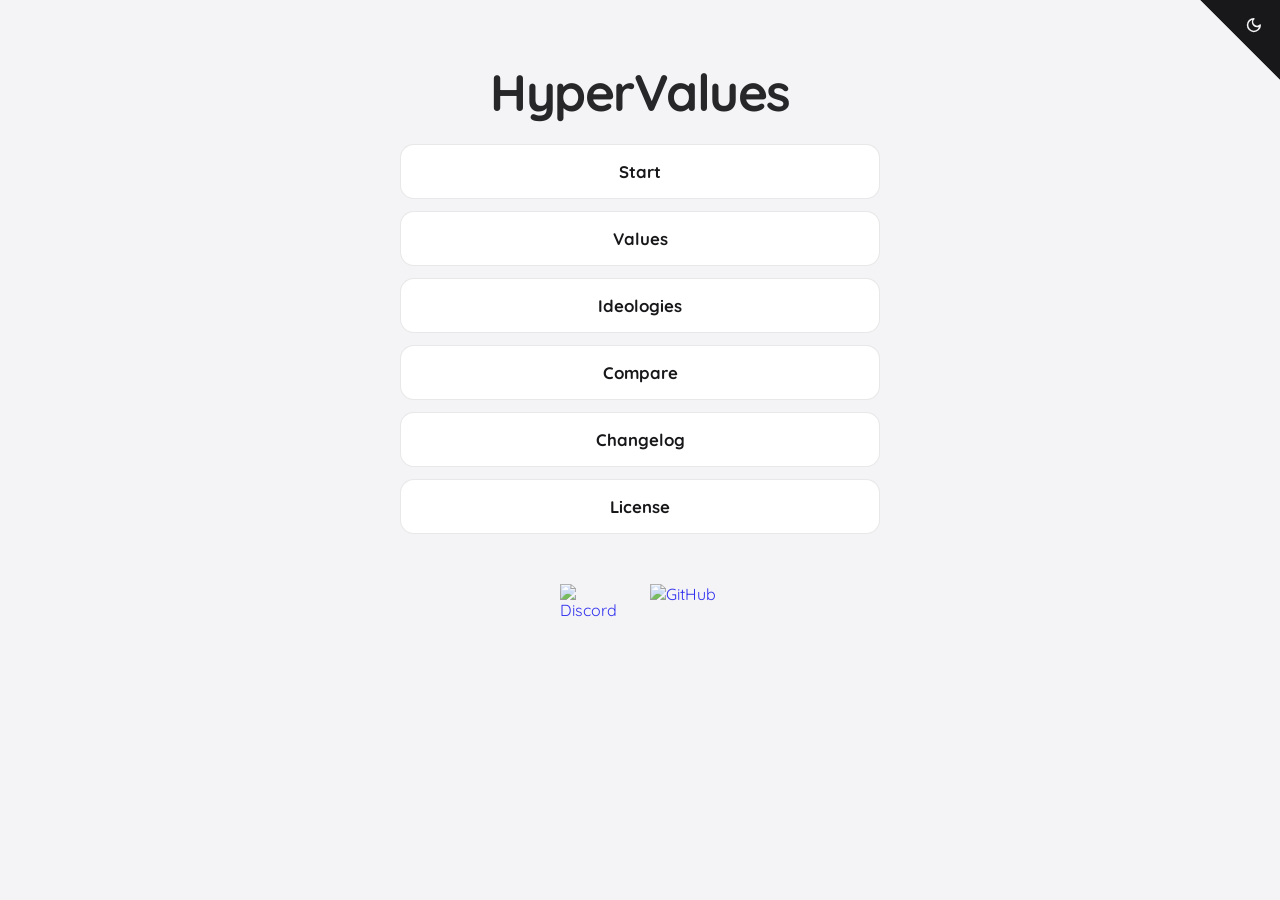
==== index.html @ 0a4fb9a7 "tung" ====
<!DOCTYPE html>
<html lang="en">
<head>
    <meta charset="UTF-8">
    <meta name="viewport" content="width=device-width, initial-scale=1.0">
    <title>HyperValues</title>
    <link rel="stylesheet" href="style.css">
    <link rel="icon" type="image/svg+xml" href="icon.svg">
    <script src="theme.js"></script>
</head>
<body>
    <button class="theme-toggle-corner" onclick="toggleTheme()" aria-label="Toggle light/dark mode">
        <svg width="80" height="80" viewBox="0 0 250 250" aria-hidden="true">
            <path d="M0,0 L250,250 L250,0 Z"></path>
            <g class="icon-sun" transform="translate(142, 52) scale(2.2)">
                <circle cx="12" cy="12" r="4"></circle>
                <path d="M12 2v2M12 20v2M4.93 4.93l1.41 1.41M17.66 17.66l1.41 1.41M2 12h2M20 12h2M6.34 17.66l-1.41 1.41M19.07 4.93l-1.41 1.41"></path>
            </g>
            <g class="icon-moon" transform="translate(142, 52) scale(2.2)">
                <path d="M12 3a6 6 0 0 0 9 9 9 9 0 1 1-9-9Z"></path>
            </g>
        </svg>
    </button>

    <div class="main-container">
        <h1>HyperValues</h1>
        <div id="buttons">
            <button onclick="location.href='Instruction.html'">Start</button>
            <button onclick="location.href='values.html'">Values</button>
            <button onclick="location.href='ideologies.html'">Ideologies</button>
            <button onclick="location.href='compare.html'">Compare</button>
            <button onclick="location.href='changelog.html'">Changelog</button>
            <button onclick="location.href='licpage.html'">License</button>
        </div>

        <div class="footer-icons">
            <a href="https://discord.gg/Ba9Av3WSeG" target="_blank" rel="noopener noreferrer" title="Discord" class="footer-icon-link">
                <img src="discord.svg" alt="Discord" class="footer-icon">
            </a>
            <a href="https://github.com/hyperzen2773/hypervalues" target="_blank" rel="noopener noreferrer" title="GitHub" class="footer-icon-link">
                <img src="github.svg" alt="GitHub" class="footer-icon">
            </a>
        </div>
    </div>
</body>
</html>
---- style.css ----
@import url('https://fonts.googleapis.com/css2?family=Quicksand:wght@300;500;700&display=swap');

:root {
    --bg-color: #18181b;
    --card-bg: #27272a;
    --text-primary: #f4f4f5;
    --text-dim: #a1a1aa;
    --accent-primary: #d4d4d8;
    --accent-soft: #71717a;
    --border-color: rgba(255, 255, 255, 0.08);
    --card-border: rgba(255, 255, 255, 0.05);
    --radius-lg: 28px;
    --radius-sm: 14px;
    --soft-shadow: 0 10px 40px rgba(0, 0, 0, 0.4);
    --hover-shadow: rgba(255, 255, 255, 0.1);
    --corner-fill: #f4f4f5;
    --corner-color: #18181b;
    --focus-ring: #7aa7ff;
    --smooth-transition: all 0.35s cubic-bezier(0.23, 1, 0.32, 1);
}

[data-theme="light"] {
    --bg-color: #f4f4f6;
    --card-bg: #ffffff;
    --text-primary: #18181b;
    --text-dim: #5b5b64;
    --accent-primary: #27272a;
    --accent-soft: #e4e4e7;
    --border-color: rgba(0, 0, 0, 0.09);
    --card-border: rgba(0, 0, 0, 0.06);
    --soft-shadow: 0 10px 30px rgba(0, 0, 0, 0.06);
    --hover-shadow: rgba(0, 0, 0, 0.12);
    --corner-fill: #18181b;
    --corner-color: #f4f4f6;
    --focus-ring: #1d4ed8;
}

.theme-toggle-corner {
    position: fixed;
    top: 0;
    right: 0;
    width: 80px;
    height: 80px;
    border: 0;
    background: transparent;
    cursor: pointer;
    z-index: 9999;
    padding: 0;
    line-height: 0;
    clip-path: polygon(0 0, 100% 0, 100% 100%);
    outline: none;
    -webkit-tap-highlight-color: transparent;
    user-select: none;
}

.theme-toggle-corner:focus,
.theme-toggle-corner:focus-visible,
.theme-toggle-corner:active {
    outline: none;
    box-shadow: none;
}

/* the corner is clipped to a triangle, so its focus ring is a thick edge drawn inside it */
.theme-toggle-corner:focus-visible svg path:first-child {
    stroke: var(--focus-ring);
    stroke-width: 34px;
}

.theme-toggle-corner svg {
    width: 100%;
    height: 100%;
    fill: var(--corner-fill);
    color: var(--corner-color);
    transition: var(--smooth-transition);
}

.theme-toggle-corner:hover svg {
    transform: scale(1.06);
}

.theme-toggle-corner .icon-sun,
.theme-toggle-corner .icon-moon {
    fill: none;
    stroke: currentColor;
    stroke-width: 2.2;
    stroke-linecap: round;
    stroke-linejoin: round;
}

.theme-toggle-corner .icon-sun {
    display: block;
}
.theme-toggle-corner .icon-moon {
    display: none;
}

[data-theme="light"] .theme-toggle-corner .icon-sun {
    display: none;
}
[data-theme="light"] .theme-toggle-corner .icon-moon {
    display: block;
}

body {
    margin: 0;
    padding: 0;
    min-height: 100vh;
    font-family: 'Quicksand', sans-serif;
    background-color: var(--bg-color);
    color: var(--text-primary);
    display: flex;
    flex-direction: column;
    align-items: center;
}

.main-container {
    width: 100%;
    max-width: 1200px;
    min-height: 100vh;
    padding: 60px 24px;
    box-sizing: border-box;
    display: flex;
    flex-direction: column;
    align-items: center;
}

.title-container {
    display: flex;
    align-items: center;
    gap: 10px;
    margin-bottom: 15px;
}

h1 {
    font-weight: 700;
    font-size: 3.2rem;
    margin: 0;
    color: var(--accent-primary);
    letter-spacing: -1.5px;
    text-align: center;
}

.version-icon {
    width: 30px;
    height: auto;
    opacity: 0.3;
    filter: grayscale(1);
}

.question-container {
    min-height: 140px;
    margin-bottom: 20px;
    display: flex;
    align-items: center;
    justify-content: center;
    width: 100%;
}

#question {
    background-color: var(--card-bg);
    padding: 35px 50px;
    border-radius: var(--radius-lg);
    font-size: 1.4rem;
    font-weight: 500;
    line-height: 1.5;
    box-shadow: var(--soft-shadow);
    max-width: 800px;
    border: 1px solid var(--card-border);
    text-align: center;
}

button {
    padding: 16px 24px;
    background-color: var(--card-bg);
    border: 1px solid var(--border-color);
    border-radius: var(--radius-sm);
    color: var(--text-primary);
    font-family: inherit;
    font-size: 1.05rem;
    font-weight: 700;
    cursor: pointer;
    transition: var(--smooth-transition);
}

button:hover {
    background-color: var(--text-primary);
    color: var(--bg-color);
    transform: translateY(-2px);
    box-shadow: 0 5px 15px var(--hover-shadow);
}

.description-box {
    background-color: var(--card-bg);
    padding: 14px 24px;
    border-radius: var(--radius-lg);
    text-align: left;
    line-height: 1.7;
    border: 1px solid var(--card-border);
    width: 100%;
    max-width: 800px;
    box-sizing: border-box;
    align-self: center;
    margin-top: 10px;
}

.license-bubble {
    background-color: var(--card-bg);
    color: var(--text-primary);
    width: 90%;
    max-width: 800px;
    height: auto;
    max-height: 60vh;
    padding: 30px;
    border-radius: var(--radius-lg);
    overflow-y: auto;
    border: 1px solid var(--card-border);
    margin-top: 20px;
    margin-bottom: 20px;
}

#buttons {
    display: flex;
    flex-direction: column;
    gap: 12px;
    width: 100%;
    max-width: 480px;
    margin-top: 20px;
    margin-bottom: 50px;
}

.button-container {
    display: flex;
    flex-direction: column;
    align-items: center;
    gap: 15px;
    margin-top: 20px;
    margin-bottom: 40px;
    width: 100%;
}

.button-container button {
    width: auto;
    min-width: 220px;
    max-width: 400px;
    text-align: center;
}

#buttons.multi-column {
    display: flex;
    flex-direction: column;
    max-width: 480px;
    gap: 12px;
}

.values-flex-container {
    display: flex;
    justify-content: flex-start;
    flex-wrap: wrap;
    gap: 28px 20px;
    margin-top: 20px;
    width: 100%;
    box-sizing: border-box;
}

#ideologies-container .values-flex-container {
    display: flex;
    flex-wrap: wrap;
    justify-content: flex-start;
    gap: 12px;
    margin-top: 15px;
}

.result-item {
    display: flex;
    flex-direction: column;
    align-items: center;
    justify-content: flex-start;
    width: 140px;
    min-width: 0;
    box-sizing: border-box;
    transition: var(--smooth-transition);
}

.result-icon {
    width: 90px;
    height: 90px;
    margin-bottom: 10px;
    flex-shrink: 0;
    filter: drop-shadow(0 5px 15px rgba(0, 0, 0, 0.3));
    transition: var(--smooth-transition);
}

.result-item:hover .result-icon {
    transform: scale(1.08);
}

.result-text {
    font-size: 0.82rem;
    font-weight: 700;
    line-height: 1.25;
    color: var(--text-dim);
    text-transform: uppercase;
    text-align: center;
    width: 100%;
    margin: 0;
    padding: 0 4px;
    box-sizing: border-box;
    overflow-wrap: anywhere;
    word-break: normal;
    hyphens: auto;
}

.label-bubble {
    display: inline-block;
    padding: 14px 40px;
    border-radius: 50px;
    font-weight: 700;
    font-size: 1.8rem;
    color: #ffffff;
    margin: 15px 0;
    box-shadow: 0 4px 20px rgba(0, 0, 0, 0.3);
    transition: var(--smooth-transition);
    box-sizing: border-box;
}

#secondary-label {
    background-color: transparent !important;
    font-size: 1.1rem;
    margin-top: 10px;
    border: 2px solid;
    box-shadow: none;
}

.category-section {
    width: 100%;
    margin-bottom: 45px;
}

.category-title {
    font-size: 1.5rem;
    color: var(--accent-primary);
    margin-bottom: 20px;
    border-bottom: 1px solid var(--accent-soft);
    padding-bottom: 8px;
    text-align: left;
}

.desc-icon {
    width: 110px;
    height: 110px;
    margin-bottom: 15px;
    filter: drop-shadow(0 8px 16px rgba(0, 0, 0, 0.4));
    transition: var(--smooth-transition);
}

.desc-icon:hover {
    transform: scale(1.05);
}

.original-work-sign {
    display: none;
    text-align: center;
    margin: 0 auto;
    color: var(--text-primary);
    text-decoration: none;
    transition: var(--smooth-transition);
}

a:hover {
    color: var(--accent-primary);
    text-decoration: underline;
}

.version-text {
    font-size: 0.85rem;
    color: var(--text-dim);
    font-weight: 500;
    opacity: 0.6;
    margin-top: -5px;
}

.footer-icons {
    display: flex;
    justify-content: center;
    align-items: center;
    gap: 20px;
    margin-top: 0px;
}

.footer-icon-link {
    display: inline-flex;
    align-items: center;
    justify-content: center;
    text-decoration: none;
    transition: transform 0.2s ease, opacity 0.2s ease;
}

.footer-icon {
    width: 70px;
    height: 70px;
    opacity: 0.8;
    transition: opacity 0.2s ease, transform 0.2s ease;
}

.footer-icon-link:hover .footer-icon {
    opacity: 1;
    transform: scale(1.12);
}

/* Mobile */
@media (max-width: 800px) {
    #values-container .category-section .values-flex-container {
        display: grid;
        grid-template-columns: repeat(3, minmax(0, 1fr));
        gap: 24px 10px;
        width: 100%;
        max-width: 100%;
        margin: 15px 0 0;
        justify-items: center;
        box-sizing: border-box;
    }
    .result-item {
        width: 100% !important;
        max-width: 105px;
        min-width: 0;
        display: flex;
        flex-direction: column;
        align-items: center;
        justify-content: flex-start;
        box-sizing: border-box;
    }
    .result-icon {
        width: 70px;
        height: 70px;
        margin-bottom: 6px;
        flex-shrink: 0;
    }
    .result-text {
        font-size: 0.68rem;
        line-height: 1.2;
        margin: 0;
        padding: 0 2px;
        width: 100%;
        box-sizing: border-box;
        overflow-wrap: anywhere;
        word-break: normal;
        hyphens: auto;
    }
    #ideologies-container .values-flex-container {
        display: flex !important;
        flex-direction: row !important;
        flex-wrap: wrap !important;
        justify-content: flex-start !important;
        align-items: center !important;
        gap: 8px !important;
        width: 100% !important;
        max-width: 100% !important;
        margin: 15px 0 0 !important;
        box-sizing: border-box !important;
    }
    #ideologies-container .label-bubble {
        font-size: 0.88rem !important;
        padding: 8px 18px !important;
        margin: 3px !important;
        width: auto !important;
        max-width: 100% !important;
        display: inline-flex !important;
        align-items: center !important;
        justify-content: center !important;
        text-align: center !important;
        line-height: 1.3 !important;
        border-radius: 50px !important;
        box-sizing: border-box !important;
        overflow-wrap: break-word !important;
        word-break: normal !important;
        hyphens: auto !important;
    }
    .label-bubble {
        font-size: 0.85rem;
        padding: 8px 16px;
        margin: 4px;
        width: auto;
        max-width: 90%;
        box-sizing: border-box;
        text-align: center;
    }
    #label {
        font-size: 1.4rem !important;
        padding: 12px 28px !important;
        margin: 15px 0 8px 0 !important;
        display: inline-block;
    }
    #secondary-label {
        font-size: 0.95rem !important;
        padding: 8px 18px !important;
        margin-top: 8px !important;
        display: inline-block;
    }
    .button-container {
        align-items: center;
    }
    #ideology-title {
        font-size: 1.8rem;
        margin-bottom: 15px;
        padding: 0 10px;
    }
    .license-bubble {
        width: 100% !important;
        max-width: 100vw;
        box-sizing: border-box;
        padding: 20px !important;
        margin: 20px 0 !important;
        border-radius: var(--radius-sm);
        height: auto;
        max-height: 65vh;
    }
    #license-text {
        white-space: pre-wrap !important;
        word-wrap: break-word;
        font-size: 0.85rem;
    }
    .category-title {
        font-size: 1.2rem;
        text-align: left;
        width: 100%;
    }
}

/* ---------- Closest matches (results page) ---------- */
#closest-section {
    display: flex;
    flex-direction: column;
    align-items: center;
    width: 100%;
    margin-top: 4px;
}

.closest-heading {
    margin: 6px 0 4px;
    font-size: 0.8rem;
    font-weight: 700;
    letter-spacing: 0.06em;
    text-transform: uppercase;
    color: var(--text-dim);
}

#closest-list {
    display: flex;
    flex-direction: column;
    align-items: center;
    width: 100%;
}

/* Same look as the original "Next closest match": an outlined bubble in the ideology's color */
.closest-pill {
    display: inline-block;
    max-width: 100%;
    margin: 6px 0;
    padding: 14px 40px;
    border: 2px solid var(--pill-color, #7a7a7a);
    border-radius: 50px;
    background-color: transparent;
    color: var(--pill-ink-dark, var(--pill-color, #7a7a7a));
    font-size: 1.1rem;
    font-weight: 700;
    text-align: center;
    text-decoration: none;
    box-sizing: border-box;
    overflow-wrap: break-word;
    word-break: normal;
    hyphens: auto;
    transition: var(--smooth-transition);
}

[data-theme="light"] .closest-pill {
    color: var(--pill-ink-light, var(--pill-color, #7a7a7a));
}

.label-score,
.cp-score {
    white-space: nowrap;
}

.closest-pill:hover {
    text-decoration: none;
    filter: brightness(1.2);
}

@media (max-width: 800px) {
    .closest-pill {
        max-width: 90%;
        padding: 8px 18px;
        font-size: 0.95rem;
    }
}

/* ---------- Lists of values by category (results page and ideology page) ---------- */
.category-list {
    width: 100%;
}

#values-container .category-section {
    margin-bottom: 32px;
    scroll-margin-top: 12px;
}

.result-agree {
    margin: 2px 0 0;
    font-size: 0.8rem;
    font-weight: 700;
    line-height: 1.2;
    text-align: center;
    color: var(--text-dim);
}

.result-none {
    box-sizing: border-box;
    border: 2px dashed rgba(127, 127, 127, 0.55);
    border-radius: 50%;
    filter: none;
}

.result-none.add-icon {
    display: flex;
    align-items: center;
    justify-content: center;
}

.result-none.add-icon::before {
    content: "+";
    font-size: 2rem;
    line-height: 1;
    color: var(--text-dim);
}

/* ---------- Results page: your closest ideologies, below the list ---------- */
.results-panel {
    display: flex;
    flex-direction: column;
    align-items: center;
    width: 100%;
    margin: 4px 0 8px;
}

/* ---------- Ideology page: value sets, browsed with the arrows ---------- */
.iv-viewer {
    display: flex;
    flex-direction: column;
    align-items: center;
    width: 100%;
    margin: 14px 0 8px;
}

.iv-nav {
    display: flex;
    align-items: center;
    justify-content: center;
    gap: 14px;
}

.iv-arrow {
    flex: 0 0 auto;
    display: flex;
    align-items: center;
    justify-content: center;
    width: 44px;
    height: 44px;
    min-width: 0;
    padding: 0;
    border-radius: 50%;
    box-shadow: none;
    line-height: 1;
}

.iv-arrow::before {
    content: "";
    width: 10px;
    height: 10px;
    margin-left: 5px;
    border-left: 2px solid currentColor;
    border-bottom: 2px solid currentColor;
    transform: rotate(45deg);
}

.iv-arrow-next::before {
    margin-left: 0;
    margin-right: 5px;
    transform: rotate(225deg);
}

.iv-dots {
    display: flex;
    flex-wrap: wrap;
    justify-content: center;
    gap: 8px;
    max-width: 280px;
}

.iv-dot {
    width: 9px;
    height: 9px;
    min-width: 0;
    padding: 0;
    border: 0;
    border-radius: 50%;
    background-color: var(--text-dim);
    box-shadow: none;
    opacity: 0.4;
}

.iv-dot:hover {
    background-color: var(--text-dim);
    opacity: 0.8;
}

.iv-dot.active {
    background-color: var(--text-primary);
    opacity: 1;
}

.iv-caption {
    margin: 6px 0 22px;
    min-height: 1.2em;
    font-size: 0.78rem;
    color: var(--text-dim);
}

/* ---------- Value page: slider from -1 to +1 ---------- */
.value-edit {
    width: 100%;
    justify-content: center;
}

.slider-block {
    --thumb: 26px;
    --track: 44px;
    width: 100%;
    max-width: 520px;
    margin: 4px 0 10px;
}

.slider-readout {
    text-align: center;
    margin-bottom: 4px;
}

.slider-number {
    font-size: 1.8rem;
    font-weight: 700;
    line-height: 1.2;
}

.slider-word {
    min-height: 1.4em;
    font-size: 0.95rem;
    color: var(--text-dim);
}

.slider {
    position: relative;
    height: var(--track);
    width: 100%;
}

.slider-bar {
    position: absolute;
    left: calc(var(--thumb) / 2);
    right: calc(var(--thumb) / 2);
    top: 50%;
    height: 8px;
    transform: translateY(-50%);
    background-color: #ffffff;
    border: 1px solid rgba(127, 127, 127, 0.6);
    border-radius: 5px;
    box-sizing: border-box;
}

.slider input[type="range"] {
    position: absolute;
    inset: 0;
    width: 100%;
    height: 100%;
    margin: 0;
    padding: 0;
    background: transparent;
    -webkit-appearance: none;
    appearance: none;
    cursor: pointer;
    touch-action: pan-y;
}

.slider input[type="range"]::-webkit-slider-runnable-track {
    height: var(--track);
    background: transparent;
}

.slider input[type="range"]::-moz-range-track {
    height: var(--track);
    background: transparent;
}

.slider input[type="range"]::-webkit-slider-thumb {
    -webkit-appearance: none;
    width: var(--thumb);
    height: var(--thumb);
    margin-top: calc((var(--track) - var(--thumb)) / 2);
    border-radius: 50%;
    background: #ffffff;
    border: 2px solid #18181b;
    box-shadow: 0 1px 5px rgba(0, 0, 0, 0.45);
}

.slider input[type="range"]::-moz-range-thumb {
    width: var(--thumb);
    height: var(--thumb);
    box-sizing: border-box;
    border-radius: 50%;
    background: #ffffff;
    border: 2px solid #18181b;
    box-shadow: 0 1px 5px rgba(0, 0, 0, 0.45);
}

.slider input[type="range"]:focus-visible {
    outline: none;
}

.slider input[type="range"]:focus-visible::-webkit-slider-thumb {
    box-shadow: 0 0 0 3px var(--text-dim);
}

.slider input[type="range"]:focus-visible::-moz-range-thumb {
    box-shadow: 0 0 0 3px var(--text-dim);
}

.slider-labels {
    display: grid;
    grid-template-columns: repeat(3, 1fr);
    margin: 0 calc(var(--thumb) / 2);
    font-size: 0.85rem;
    line-height: 1.25;
    color: var(--text-dim);
}

.slider-labels span:nth-child(1) {
    text-align: left;
}

.slider-labels span:nth-child(2) {
    text-align: center;
}

.slider-labels span:nth-child(3) {
    text-align: right;
}

/* ---------- Wide screens: the lists use two columns, with room between them ---------- */
@media (min-width: 980px) {
    .category-list {
        display: grid;
        grid-template-columns: repeat(2, minmax(0, 1fr));
        column-gap: 64px;
        align-items: start;
    }
}

/* ---------- Phones and tablets ---------- */
@media (max-width: 800px) {
    .main-container {
        padding: 28px 16px;
    }

    .question-container {
        min-height: 0;
        margin-bottom: 14px;
    }

    #question {
        padding: 22px 20px;
        font-size: 1.15rem;
    }

    button {
        padding: 14px 18px;
        font-size: 1rem;
        line-height: 1.35;
    }

    #buttons {
        margin-top: 10px;
        margin-bottom: 30px;
    }

    .button-container button {
        min-width: min(220px, 100%);
    }
}

/* Touch screens: bigger slider, and no hover look left behind after a tap */
@media (pointer: coarse) {
    .slider-block {
        --thumb: 34px;
        --track: 56px;
    }
}

@media (hover: none) {
    button:hover {
        background-color: var(--card-bg);
        color: var(--text-primary);
        transform: none;
        box-shadow: none;
    }

    .result-item:hover .result-icon {
        transform: none;
    }
}

/* Download image: the button with the size menu next to it */
.download-row {
    display: flex;
    justify-content: center;
    align-items: stretch;
    gap: 10px;
    width: 100%;
}

.download-row select {
    padding: 0 12px;
    background-color: var(--card-bg);
    border: 1px solid var(--border-color);
    border-radius: var(--radius-sm);
    color: var(--text-primary);
    font-family: inherit;
    font-size: 1.05rem;
    font-weight: 700;
    cursor: pointer;
}

.download-note {
    margin: -5px 0 0;
    font-size: 0.8rem;
    color: var(--text-dim);
    text-align: center;
}


/* ---------- Accessibility ---------- */
:focus-visible {
    outline: 3px solid var(--focus-ring);
    outline-offset: 3px;
}

.main-container:focus {
    outline: none;
}

.skip-link {
    position: fixed;
    top: 8px;
    left: 8px;
    z-index: 10000;
    padding: 10px 16px;
    border-radius: var(--radius-sm);
    background: var(--text-primary);
    color: var(--bg-color);
    font-weight: 700;
    text-decoration: none;
    transform: translateY(-200%);
}

.skip-link:focus {
    transform: none;
}

.sr-only {
    position: absolute;
    width: 1px;
    height: 1px;
    margin: -1px;
    padding: 0;
    overflow: hidden;
    clip: rect(0, 0, 0, 0);
    white-space: nowrap;
    border: 0;
}

@media (prefers-reduced-motion: reduce) {
    *, *::before, *::after {
        animation-duration: 0.01ms !important;
        animation-iteration-count: 1 !important;
        transition-duration: 0.01ms !important;
        scroll-behavior: auto !important;
    }

    button:hover {
        transform: none;
    }
}

/* ---------- Insights: why this result, fit by category, map (insights.js) ---------- */
.ins-section {
    width: 100%;
    max-width: 900px;
    box-sizing: border-box;
    margin-top: 28px;
    padding: 24px 28px;
    background-color: var(--card-bg);
    border: 1px solid var(--card-border);
    border-radius: var(--radius-lg);
    text-align: left;
}

.ins-heading {
    margin: 0 0 8px;
    font-size: 1.5rem;
    font-weight: 700;
    color: var(--accent-primary);
}

.ins-intro,
.ins-caption,
.ins-note,
.ins-empty {
    margin: 0 0 16px;
    max-width: 70ch;
    line-height: 1.6;
    color: var(--text-dim);
}

.ins-caption {
    margin: 14px 0 0;
    font-size: 0.9rem;
}

.ins-summary {
    margin: 16px 0;
    font-size: 1.1rem;
    line-height: 1.6;
}

.ins-tabs {
    display: flex;
    flex-wrap: wrap;
    gap: 8px;
}

.ins-tab {
    display: inline-flex;
    align-items: center;
    gap: 8px;
    padding: 9px 16px;
    font-size: 0.95rem;
    border-radius: 999px;
}

.ins-tab::before {
    content: "";
    width: 12px;
    height: 12px;
    border-radius: 50%;
    background: var(--tab-color, #7a7a7a);
    flex: none;
}

.ins-tab[aria-selected="true"] {
    border-color: var(--text-primary);
    background-color: var(--bg-color);
}

.ins-tab:hover {
    transform: none;
}

.ins-tab[aria-selected="true"]:hover {
    background-color: var(--bg-color);
    color: var(--text-primary);
}

.ins-tab-rank {
    color: var(--text-dim);
}

.ins-columns {
    display: grid;
    grid-template-columns: 1fr 1fr;
    gap: 8px 28px;
}

@media (max-width: 700px) {
    .ins-section { padding: 20px 16px; }
    .ins-columns { grid-template-columns: 1fr; }
}

.ins-group-title,
.ins-subheading {
    margin: 18px 0 10px;
    font-size: 1.05rem;
    font-weight: 700;
}

.ins-subheading {
    margin-top: 26px;
    font-size: 1.15rem;
    color: var(--accent-primary);
}

.ins-chips {
    display: flex;
    flex-direction: column;
    align-items: stretch;
    gap: 8px;
}

.ins-chip {
    display: flex;
    align-items: center;
    gap: 12px;
    padding: 8px 14px 8px 10px;
    border: 1px solid var(--border-color);
    border-radius: var(--radius-sm);
    background-color: var(--bg-color);
    color: var(--text-primary);
    text-decoration: none;
}

.ins-chip:hover {
    border-color: var(--text-dim);
}

.ins-chip-icon {
    width: 34px;
    height: 34px;
    flex: none;
    border-radius: 50%;
    margin: 4px;
}

.ins-chip-name {
    display: block;
    font-weight: 700;
    line-height: 1.25;
}

.ins-chip-note {
    display: block;
    font-size: 0.85rem;
    color: var(--text-dim);
}

.ins-more {
    align-self: flex-start;
    padding: 8px 16px;
    font-size: 0.9rem;
}

.ins-chart {
    width: 100%;
    max-width: 640px;
    margin: 0 auto;
}

.ins-svg {
    display: block;
    width: 100%;
    height: auto;
}

.ins-ring {
    fill: none;
    stroke: var(--text-dim);
    stroke-opacity: 0.35;
}

.ins-ring-mid {
    stroke-opacity: 0.6;
    stroke-dasharray: 3 4;
}

.ins-spoke {
    stroke: var(--text-dim);
    stroke-opacity: 0.3;
}

.ins-axis-label {
    fill: var(--text-primary);
    font-family: inherit;
    font-size: 13px;
    font-weight: 500;
}

.ins-legend {
    display: flex;
    flex-wrap: wrap;
    justify-content: center;
    gap: 6px 22px;
    margin: 14px 0 0;
    padding: 0;
    list-style: none;
    font-weight: 500;
}

.ins-map-wrap {
    position: relative;
    max-width: 760px;
}

.ins-map-frame {
    fill: var(--bg-color);
    stroke: var(--border-color);
}

.ins-dot {
    cursor: pointer;
    stroke: var(--text-dim);
    stroke-opacity: 0.55;
    stroke-width: 0.8px;
}

.ins-dot-hot {
    stroke: var(--text-primary);
    stroke-opacity: 1;
    stroke-width: 2px;
}

.ins-hollow {
    fill: var(--card-bg);
}

.ins-map-label {
    fill: var(--text-primary);
    font-family: inherit;
    font-size: 11.5px;
    font-weight: 700;
    paint-order: stroke;
    stroke: var(--bg-color);
    stroke-width: 3.5px;
    pointer-events: none;
}

.ins-you {
    fill: var(--text-primary);
    stroke: var(--bg-color);
    stroke-width: 3px;
    pointer-events: none;
}

.ins-you-b {
    fill: var(--bg-color);
    stroke: var(--text-primary);
    stroke-width: 3px;
}

.ins-you-label {
    fill: var(--text-primary);
    font-family: inherit;
    font-size: 13px;
    font-weight: 700;
    paint-order: stroke;
    stroke: var(--bg-color);
    stroke-width: 4px;
    pointer-events: none;
}

.ins-link {
    stroke: var(--text-dim);
    stroke-width: 1.5;
    stroke-dasharray: 5 4;
    pointer-events: none;
}

.ins-tip {
    position: absolute;
    z-index: 5;
    transform: translate(-50%, -100%);
    padding: 6px 14px;
    border: 2px solid var(--text-dim);
    border-radius: 12px;
    background-color: var(--card-bg);
    box-shadow: var(--soft-shadow);
    white-space: nowrap;
}

.ins-tip[hidden] {
    display: none;
}

.ins-tip-link {
    color: var(--text-primary);
    font-weight: 700;
    text-decoration: none;
}

/* ---------- Shared result and compare pages ---------- */
.share-note {
    max-width: 640px;
    margin: 10px 0 0;
    text-align: center;
    line-height: 1.6;
    color: var(--text-dim);
}

.share-status {
    min-height: 1.5em;
    margin: 0;
    text-align: center;
    font-weight: 500;
    color: var(--text-dim);
}

.compare-form {
    display: grid;
    grid-template-columns: 1fr 1fr;
    gap: 16px 28px;
    margin-top: 24px;
}

@media (max-width: 700px) {
    .compare-form { grid-template-columns: 1fr; }
}

.compare-side {
    display: flex;
    flex-direction: column;
    gap: 8px;
}

.compare-side label {
    font-weight: 700;
}

.compare-side input[type="text"],
.compare-side textarea {
    padding: 12px 14px;
    border: 1px solid var(--border-color);
    border-radius: var(--radius-sm);
    background-color: var(--bg-color);
    color: var(--text-primary);
    font-family: inherit;
    font-size: 1rem;
}

.compare-side textarea {
    min-height: 74px;
    resize: vertical;
}

.compare-hint {
    margin: 0;
    font-size: 0.9rem;
    color: var(--text-dim);
}

.compare-error {
    margin: 12px 0 0;
    font-weight: 700;
    color: #d14343;
}

[data-theme="light"] .compare-error {
    color: #b42318;
}

.compare-score-row {
    display: grid;
    grid-template-columns: 1fr 1fr;
    gap: 16px;
    margin: 18px 0 8px;
}

@media (max-width: 700px) {
    .compare-score-row { grid-template-columns: 1fr; }
}

.compare-score {
    padding: 16px 20px;
    border: 1px solid var(--border-color);
    border-radius: var(--radius-sm);
    background-color: var(--bg-color);
}

.compare-score-number {
    font-size: 2.2rem;
    font-weight: 700;
    line-height: 1.1;
}

.compare-score-label {
    margin-top: 4px;
    line-height: 1.45;
    color: var(--text-dim);
}

.compare-top {
    display: grid;
    grid-template-columns: 1fr 1fr;
    gap: 8px 28px;
}

@media (max-width: 700px) {
    .compare-top { grid-template-columns: 1fr; }
}

.compare-rank {
    display: flex;
    flex-direction: column;
    gap: 6px;
    margin: 0;
    padding: 0;
    list-style: none;
}

.compare-rank a {
    display: flex;
    align-items: center;
    gap: 10px;
    padding: 8px 14px;
    border: 1px solid var(--border-color);
    border-radius: var(--radius-sm);
    background-color: var(--bg-color);
    color: var(--text-primary);
    text-decoration: none;
    font-weight: 700;
}

.compare-rank a:hover {
    border-color: var(--text-dim);
}

.compare-dot {
    width: 12px;
    height: 12px;
    flex: none;
    border-radius: 50%;
}

.compare-rank-note {
    margin-left: auto;
    font-size: 0.85rem;
    font-weight: 500;
    text-align: right;
    color: var(--text-dim);
}

.compare-cat {
    margin: 10px 0 0;
    border: 1px solid var(--border-color);
    border-radius: var(--radius-sm);
    background-color: var(--bg-color);
}

.compare-cat > summary {
    display: grid;
    grid-template-columns: minmax(130px, 220px) 1fr;
    align-items: center;
    gap: 6px 18px;
    padding: 14px 18px;
    cursor: pointer;
    list-style: none;
}

.compare-cat > summary::-webkit-details-marker {
    display: none;
}

.compare-cat-name {
    font-weight: 700;
}

.compare-cat-counts {
    grid-column: 1 / -1;
    font-size: 0.9rem;
    color: var(--text-dim);
}

.compare-bar {
    height: 10px;
    border-radius: 999px;
    background-color: var(--border-color);
    overflow: hidden;
}

.compare-bar > span {
    display: block;
    height: 100%;
    border-radius: 999px;
    background-color: var(--text-primary);
}

.compare-cat-body {
    padding: 0 18px 12px;
}

.kb-hint {
    margin: 14px 0 0;
    font-size: 0.85rem;
    text-align: center;
    color: var(--text-dim);
}

@media (hover: none) {
    .kb-hint { display: none; }
}
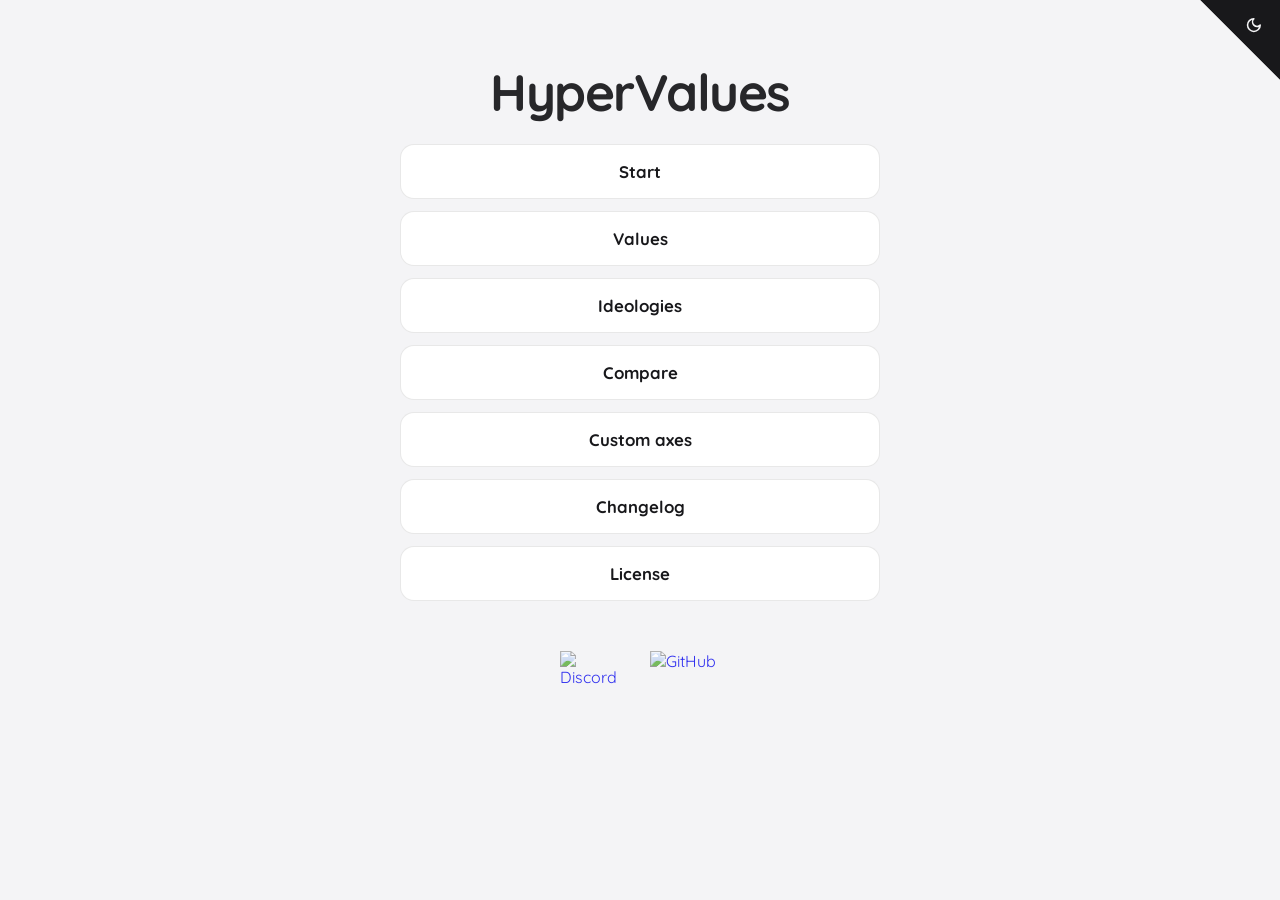
==== commit 12a46df0: "tung 2" ====
--- a/index.html
+++ b/index.html
@@ -29,6 +29,7 @@
             <button onclick="location.href='values.html'">Values</button>
             <button onclick="location.href='ideologies.html'">Ideologies</button>
             <button onclick="location.href='compare.html'">Compare</button>
+            <button onclick="location.href='axes.html'">Custom axes</button>
             <button onclick="location.href='changelog.html'">Changelog</button>
             <button onclick="location.href='licpage.html'">License</button>
         </div>
--- a/style.css
+++ b/style.css
@@ -1330,6 +1330,8 @@
 }
 
 .compare-side input[type="text"],
+.compare-side input[type="search"],
+.compare-side select,
 .compare-side textarea {
     padding: 12px 14px;
     border: 1px solid var(--border-color);
@@ -1501,3 +1503,215 @@
 @media (hover: none) {
     .kb-hint { display: none; }
 }
+
+.ins-formula {
+    padding: 12px 16px;
+    border-left: 3px solid var(--border-color);
+    font-size: 0.92rem;
+}
+
+.ins-formula strong {
+    color: var(--text-primary);
+}
+
+.ins-linkbtn {
+    display: inline-block;
+    margin-top: 18px;
+    padding: 9px 18px;
+    border: 1px solid var(--border-color);
+    border-radius: 999px;
+    color: var(--text-primary);
+    font-weight: 700;
+    text-decoration: none;
+}
+
+.ins-linkbtn:hover {
+    border-color: var(--text-dim);
+}
+
+.compare-mode {
+    display: flex;
+    flex-wrap: wrap;
+    gap: 8px 22px;
+    margin: 0;
+    padding: 0;
+    border: 0;
+}
+
+.compare-mode legend {
+    margin-bottom: 8px;
+    padding: 0;
+    font-weight: 700;
+}
+
+.compare-mode label {
+    display: inline-flex;
+    align-items: center;
+    gap: 8px;
+    font-weight: 500;
+}
+
+.compare-side[hidden], .compare-side [hidden], #ideology-order[hidden] {
+    display: none;
+}
+
+.compare-side select[size] {
+    min-height: 190px;
+}
+
+.compare-quick {
+    display: flex;
+    flex-wrap: wrap;
+    align-items: center;
+    gap: 8px;
+}
+
+/* ---------- Custom axes (axes.js) ---------- */
+.axes-editor {
+    display: flex;
+    flex-direction: column;
+    gap: 18px;
+    width: 100%;
+    max-width: 900px;
+    margin-top: 22px;
+}
+
+.axes-card {
+    box-sizing: border-box;
+    margin: 0;
+    padding: 18px 24px 22px;
+    border: 1px solid var(--card-border);
+    border-radius: var(--radius-lg);
+    background-color: var(--card-bg);
+}
+
+.axes-legend {
+    padding: 0 8px;
+    font-size: 1.15rem;
+    font-weight: 700;
+    color: var(--accent-primary);
+}
+
+.axes-field,
+.axes-pick,
+.axes-inspect {
+    display: flex;
+    flex-direction: column;
+    gap: 6px;
+    margin-top: 12px;
+}
+
+.axes-field label,
+.axes-pick label,
+.axes-inspect label {
+    font-weight: 700;
+}
+
+.axes-field input,
+.axes-pick input,
+.axes-pick select,
+.axes-inspect select {
+    padding: 11px 14px;
+    border: 1px solid var(--border-color);
+    border-radius: var(--radius-sm);
+    background-color: var(--bg-color);
+    color: var(--text-primary);
+    font-family: inherit;
+    font-size: 1rem;
+}
+
+.axes-ends {
+    display: grid;
+    grid-template-columns: 1fr 1fr;
+    gap: 0 20px;
+}
+
+@media (max-width: 700px) {
+    .axes-ends { grid-template-columns: 1fr; }
+    .axes-card { padding: 16px 14px 20px; }
+}
+
+.axes-values {
+    display: flex;
+    flex-direction: column;
+    gap: 10px;
+    margin-top: 16px;
+}
+
+.axes-value {
+    display: grid;
+    grid-template-columns: minmax(150px, 1.2fr) minmax(140px, 1fr) minmax(120px, 1.1fr) auto;
+    align-items: center;
+    gap: 8px 16px;
+    padding: 10px 14px;
+    border: 1px solid var(--border-color);
+    border-radius: var(--radius-sm);
+    background-color: var(--bg-color);
+}
+
+@media (max-width: 700px) {
+    .axes-value { grid-template-columns: 1fr; }
+}
+
+.axes-value input[type="range"] {
+    width: 100%;
+}
+
+.axes-weight {
+    font-size: 0.9rem;
+    color: var(--text-dim);
+}
+
+.axes-actions {
+    display: flex;
+    flex-wrap: wrap;
+    gap: 10px;
+    margin-top: 16px;
+}
+
+.axes-near {
+    display: flex;
+    align-items: center;
+    gap: 10px;
+    padding: 9px 16px;
+    border-radius: var(--radius-sm);
+    text-align: left;
+}
+
+.axes-near:hover {
+    transform: none;
+}
+
+.axes-table-wrap {
+    overflow-x: auto;
+    margin-bottom: 8px;
+}
+
+.axes-table {
+    width: 100%;
+    min-width: 560px;
+    border-collapse: collapse;
+    font-size: 0.95rem;
+}
+
+.axes-table th,
+.axes-table td {
+    padding: 8px 12px;
+    border-bottom: 1px solid var(--border-color);
+    text-align: left;
+}
+
+.axes-table th {
+    color: var(--text-dim);
+    font-weight: 700;
+}
+
+.axes-foot th,
+.axes-foot td {
+    font-weight: 700;
+    color: var(--text-primary);
+}
+
+.ins-axis-title {
+    font-weight: 700;
+}
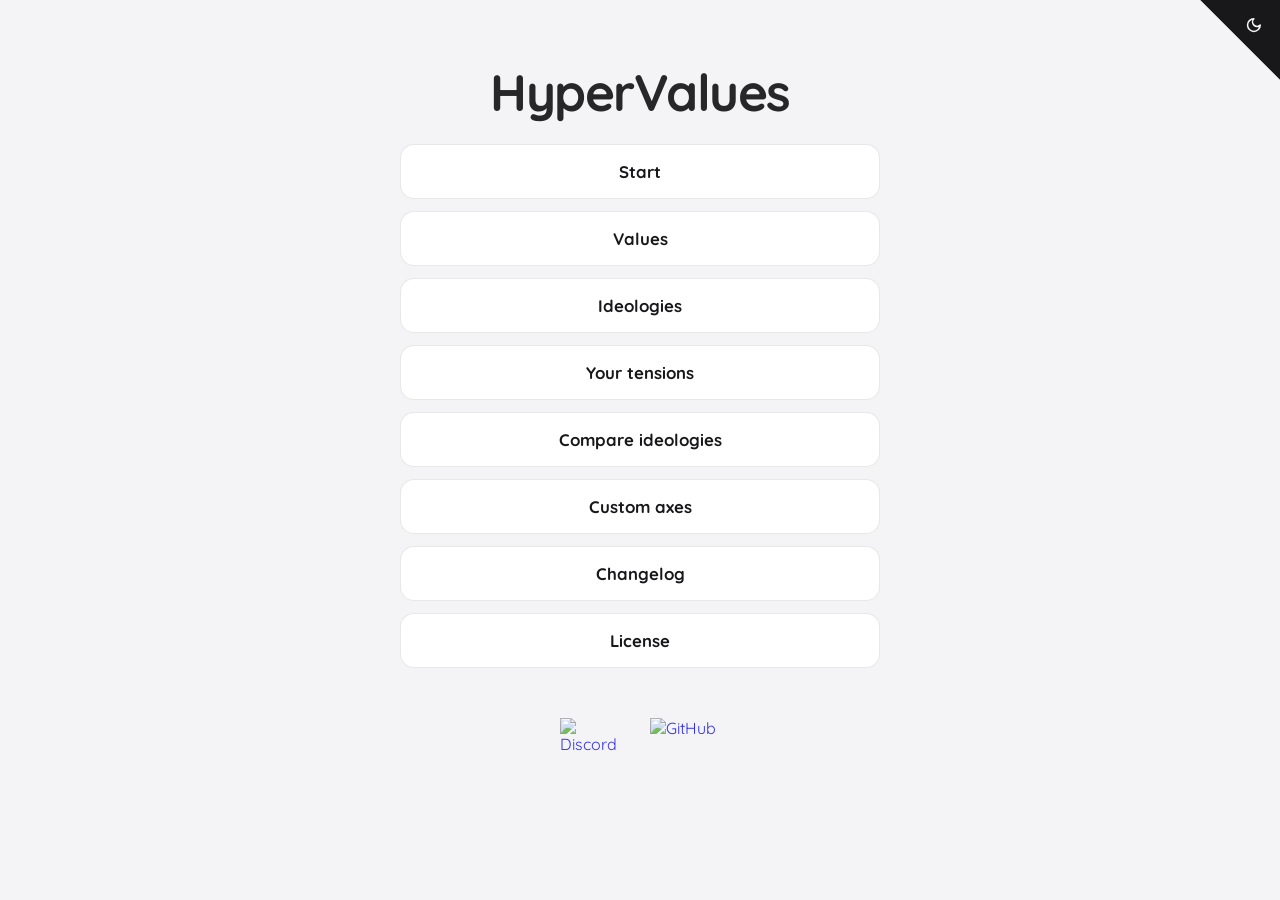
==== commit fb156560: "tung 3" ====
--- a/index.html
+++ b/index.html
@@ -28,7 +28,8 @@
             <button onclick="location.href='Instruction.html'">Start</button>
             <button onclick="location.href='values.html'">Values</button>
             <button onclick="location.href='ideologies.html'">Ideologies</button>
-            <button onclick="location.href='compare.html'">Compare</button>
+            <button onclick="location.href='tensions.html'">Your tensions</button>
+            <button onclick="location.href='compare.html#m=i'">Compare ideologies</button>
             <button onclick="location.href='axes.html'">Custom axes</button>
             <button onclick="location.href='changelog.html'">Changelog</button>
             <button onclick="location.href='licpage.html'">License</button>
--- a/style.css
+++ b/style.css
@@ -998,6 +998,15 @@
     }
 }
 
+/* ---------- Interactive 3D ideology map ---------- */
+.ideology-map-wrap { width: 100%; }
+.ideology-map-canvas { display: block; width: 100%; height: min(62vw, 460px); min-height: 300px; border: 1px solid var(--card-border); border-radius: var(--radius-md); background: var(--bg-color); touch-action: none; cursor: grab; }
+.ideology-map-canvas:active { cursor: grabbing; }
+.ideology-map-tools { display: flex; flex-wrap: wrap; align-items: center; gap: 10px; margin-top: 12px; }
+.ideology-map-tools button { padding: 8px 14px; }
+.ideology-map-hint { margin: 0; color: var(--text-dim); font-size: .9rem; }
+.ideology-map-tooltip { min-height: 1.5em; margin: 10px 0 0; color: var(--text-primary); }
+
 /* ---------- Insights: why this result, fit by category, map (insights.js) ---------- */
 .ins-section {
     width: 100%;
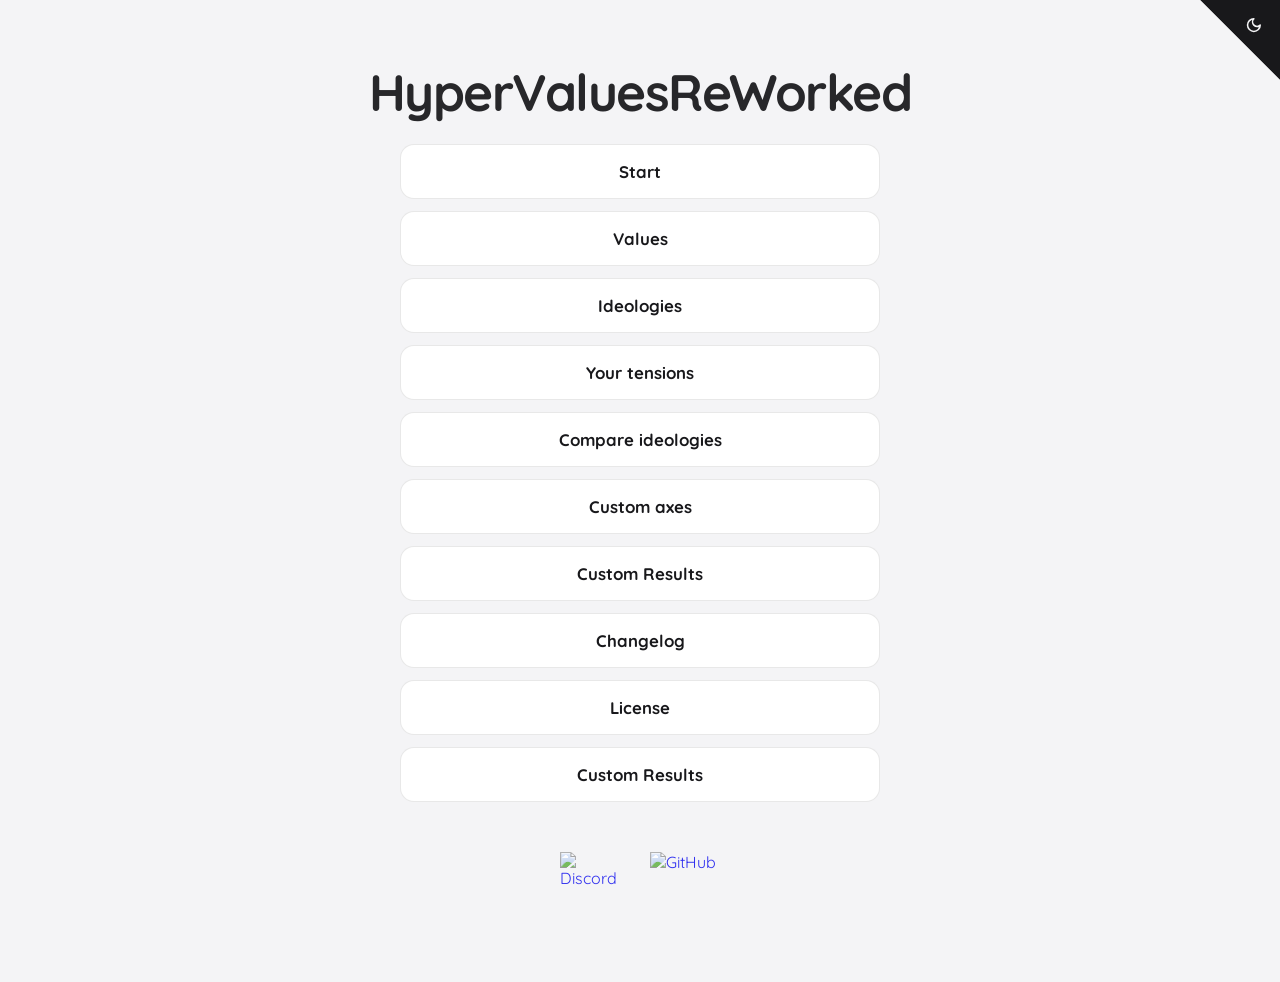
==== commit 94dcb290: "Tung 3" ====
--- a/index.html
+++ b/index.html
@@ -3,7 +3,7 @@
 <head>
     <meta charset="UTF-8">
     <meta name="viewport" content="width=device-width, initial-scale=1.0">
-    <title>HyperValues</title>
+    <title>HyperValuesReWorked</title>
     <link rel="stylesheet" href="style.css">
     <link rel="icon" type="image/svg+xml" href="icon.svg">
     <script src="theme.js"></script>
@@ -23,16 +23,18 @@
     </button>
 
     <div class="main-container">
-        <h1>HyperValues</h1>
+        <h1>HyperValuesReWorked</h1>
         <div id="buttons">
-            <button onclick="location.href='Instruction.html'">Start</button>
+            <button onclick="location.href='Instruction.html'; localStorage.removeItem('hvResultMode')">Start</button>
             <button onclick="location.href='values.html'">Values</button>
             <button onclick="location.href='ideologies.html'">Ideologies</button>
             <button onclick="location.href='tensions.html'">Your tensions</button>
             <button onclick="location.href='compare.html#m=i'">Compare ideologies</button>
             <button onclick="location.href='axes.html'">Custom axes</button>
+            <button onclick="location.href='Instruction.html?mode=custom'">Custom Results</button>
             <button onclick="location.href='changelog.html'">Changelog</button>
             <button onclick="location.href='licpage.html'">License</button>
+            <button onclick="location.href='Instruction.html?mode=custom'">Custom Results</button>
         </div>
 
         <div class="footer-icons">
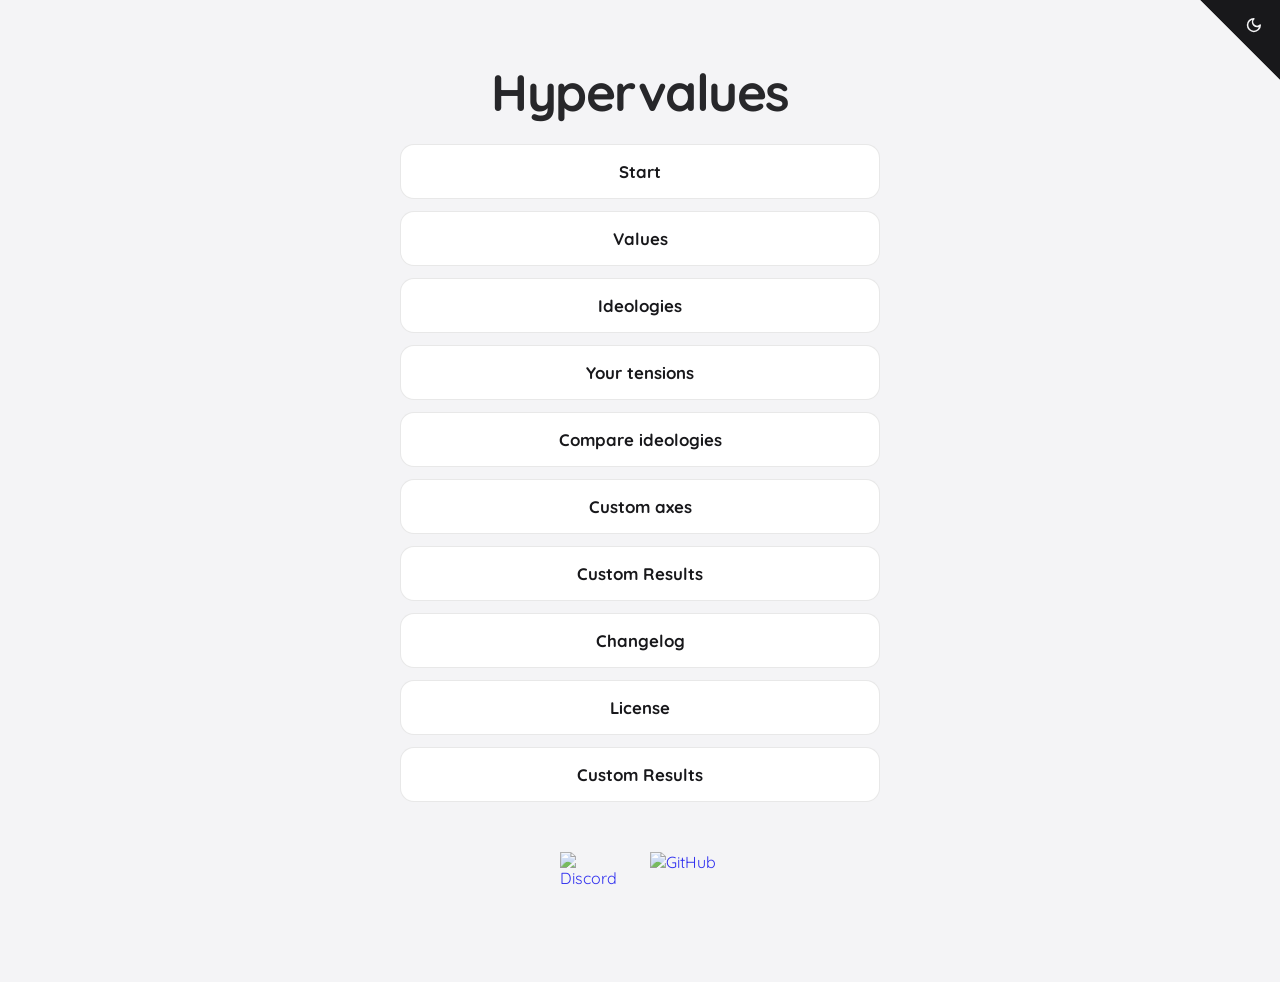
==== commit 51d690f8: "Maximus Tung Tung Tung Sahurius" ====
--- a/index.html
+++ b/index.html
@@ -3,7 +3,7 @@
 <head>
     <meta charset="UTF-8">
     <meta name="viewport" content="width=device-width, initial-scale=1.0">
-    <title>HyperValuesReWorked</title>
+    <title>Hypervalues</title>
     <link rel="stylesheet" href="style.css">
     <link rel="icon" type="image/svg+xml" href="icon.svg">
     <script src="theme.js"></script>
@@ -23,7 +23,7 @@
     </button>
 
     <div class="main-container">
-        <h1>HyperValuesReWorked</h1>
+        <h1>Hypervalues</h1>
         <div id="buttons">
             <button onclick="location.href='Instruction.html'; localStorage.removeItem('hvResultMode')">Start</button>
             <button onclick="location.href='values.html'">Values</button>
--- a/style.css
+++ b/style.css
@@ -1724,3 +1724,42 @@
 .ins-axis-title {
     font-weight: 700;
 }
+
+/* ===== 3D map: zoom, hover outline and info box ===== */
+.ideology-map-stage { position: relative; }
+.ideology-map-canvas { touch-action: none; cursor: grab; -webkit-tap-highlight-color: transparent; user-select: none; -webkit-user-select: none; }
+.ideology-map-canvas:focus-visible { outline: 2px solid #ffffff; outline-offset: 2px; }
+.ideology-map-tools button.ideology-map-zoom { min-width: 44px; font-size: 1.2rem; line-height: 1; }
+.ideology-map-info { position: absolute; z-index: 5; width: min(340px, calc(100% - 12px)); max-height: calc(100% - 12px); overflow-y: auto; padding: 12px 14px; box-sizing: border-box; background: var(--card-bg, #1b1b1b); color: var(--text-primary); border: 1px solid #ffffff; border-radius: 10px; box-shadow: 0 6px 22px rgba(0, 0, 0, .45); pointer-events: none; text-align: left; font-size: .88rem; line-height: 1.4; }
+.ideology-map-info[hidden] { display: none; }
+.ideology-map-info.pinned { pointer-events: auto; }
+.ideology-map-info.docked { left: 6px; right: 6px; bottom: 6px; top: auto; width: auto; max-height: 55%; }
+.ideology-map-info-head { display: flex; align-items: center; gap: 8px; font-size: 1rem; }
+.ideology-map-info-dot { flex: none; width: 12px; height: 12px; border-radius: 50%; border: 2px solid #ffffff; }
+.ideology-map-info-family { margin: 2px 0 6px 20px; color: var(--text-dim); font-size: .78rem; text-transform: uppercase; letter-spacing: .04em; }
+.ideology-map-info-label { margin: 8px 0 2px; font-size: .78rem; text-transform: uppercase; letter-spacing: .04em; color: var(--text-dim); }
+.ideology-map-info-text { margin: 4px 0 0; }
+.ideology-map-info-link { display: inline-block; margin-top: 10px; padding: 8px 12px; border: 1px solid #ffffff; border-radius: 8px; color: inherit; text-decoration: none; font-weight: 600; pointer-events: auto; }
+
+/* ===== Phones and tablets ===== */
+html { -webkit-text-size-adjust: 100%; text-size-adjust: 100%; }
+body { overflow-x: hidden; padding-left: env(safe-area-inset-left); padding-right: env(safe-area-inset-right); padding-bottom: env(safe-area-inset-bottom); }
+img, svg, canvas, video, table { max-width: 100%; }
+button, .btn, a.button, select, input[type="button"], input[type="submit"] { touch-action: manipulation; }
+@media (pointer: coarse) {
+    button, .btn, a.button, select, input[type="button"], input[type="submit"] { min-height: 44px; }
+    .ideology-map-canvas { height: min(80vw, 520px); }
+}
+@media (min-width: 701px) and (max-width: 1100px) {
+    .ideology-map-canvas { height: min(62vw, 560px); }
+}
+@media (max-width: 700px) {
+    .ideology-map-canvas { height: min(92vw, 480px); min-height: 280px; }
+    .ideology-map-tools { gap: 8px; }
+    .ideology-map-hint { flex-basis: 100%; }
+    h1 { font-size: clamp(1.6rem, 8vw, 2.2rem); overflow-wrap: anywhere; }
+    table { display: block; overflow-x: auto; }
+}
+@media (max-height: 500px) and (orientation: landscape) {
+    .ideology-map-canvas { height: 70vh; min-height: 220px; }
+}
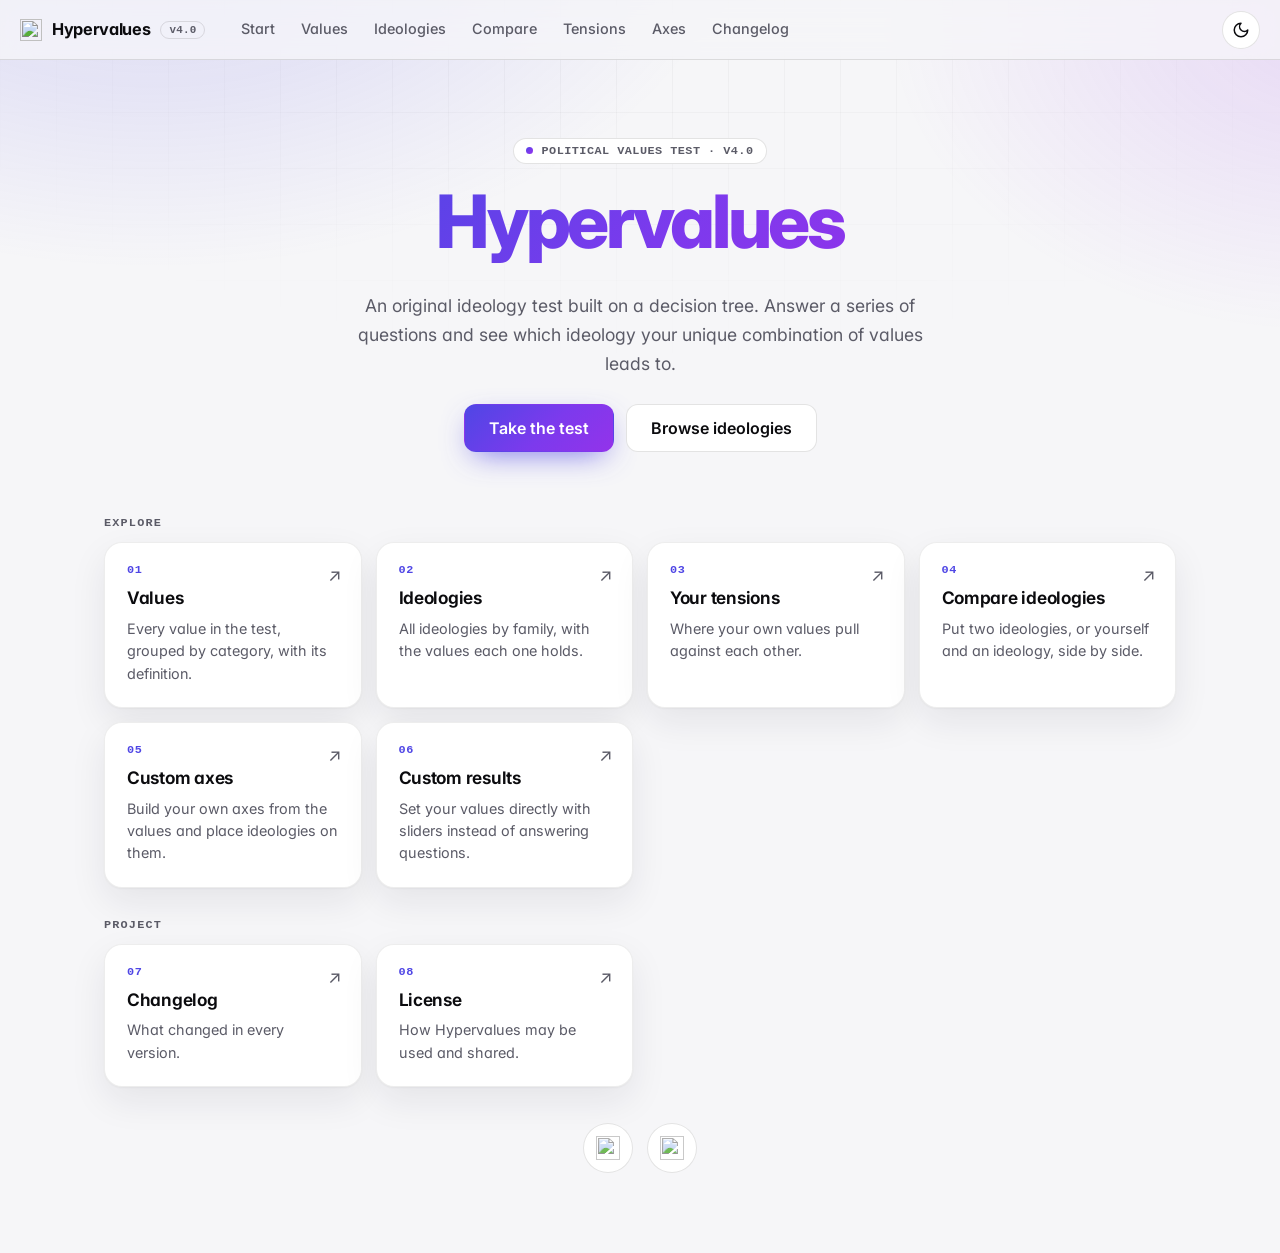
==== commit dbd7cf85: "New look" ====
--- a/index.html
+++ b/index.html
@@ -2,47 +2,47 @@
 <html lang="en">
 <head>
     <meta charset="UTF-8">
-    <meta name="viewport" content="width=device-width, initial-scale=1.0">
+    <meta name="viewport" content="width=device-width, initial-scale=1.0, viewport-fit=cover">
     <title>Hypervalues</title>
+    <meta name="description" content="An original political ideology test that uses a decision tree to find the ideology behind your unique combination of values.">
     <link rel="stylesheet" href="style.css">
     <link rel="icon" type="image/svg+xml" href="icon.svg">
     <script src="theme.js"></script>
 </head>
 <body>
-    <button class="theme-toggle-corner" onclick="toggleTheme()" aria-label="Toggle light/dark mode">
-        <svg width="80" height="80" viewBox="0 0 250 250" aria-hidden="true">
-            <path d="M0,0 L250,250 L250,0 Z"></path>
-            <g class="icon-sun" transform="translate(142, 52) scale(2.2)">
-                <circle cx="12" cy="12" r="4"></circle>
-                <path d="M12 2v2M12 20v2M4.93 4.93l1.41 1.41M17.66 17.66l1.41 1.41M2 12h2M20 12h2M6.34 17.66l-1.41 1.41M19.07 4.93l-1.41 1.41"></path>
-            </g>
-            <g class="icon-moon" transform="translate(142, 52) scale(2.2)">
-                <path d="M12 3a6 6 0 0 0 9 9 9 9 0 1 1-9-9Z"></path>
-            </g>
-        </svg>
-    </button>
+    <div class="main-container">
+        <section class="hv-hero">
+            <div class="hv-eyebrow">Political values test &middot; v4.0</div>
+            <h1>Hypervalues</h1>
+            <p class="hv-lead">An original ideology test built on a decision tree. Answer a series of questions and see which ideology your unique combination of values leads to.</p>
+            <div class="hv-cta">
+                <a class="hv-btn primary" href="Instruction.html" onclick="try{localStorage.removeItem('hvResultMode')}catch(e){}">Take the test</a>
+                <a class="hv-btn" href="ideologies.html">Browse ideologies</a>
+            </div>
+        </section>
 
-    <div class="main-container">
-        <h1>Hypervalues</h1>
-        <div id="buttons">
-            <button onclick="location.href='Instruction.html'; localStorage.removeItem('hvResultMode')">Start</button>
-            <button onclick="location.href='values.html'">Values</button>
-            <button onclick="location.href='ideologies.html'">Ideologies</button>
-            <button onclick="location.href='tensions.html'">Your tensions</button>
-            <button onclick="location.href='compare.html#m=i'">Compare ideologies</button>
-            <button onclick="location.href='axes.html'">Custom axes</button>
-            <button onclick="location.href='Instruction.html?mode=custom'">Custom Results</button>
-            <button onclick="location.href='changelog.html'">Changelog</button>
-            <button onclick="location.href='licpage.html'">License</button>
-            <button onclick="location.href='Instruction.html?mode=custom'">Custom Results</button>
+        <div class="hv-section-label">Explore</div>
+        <div class="hv-grid">
+            <a class="hv-card" href="values.html"><span class="hv-card-n">01</span><h3>Values</h3><p>Every value in the test, grouped by category, with its definition.</p><span class="hv-card-arrow" aria-hidden="true">&#8599;</span></a>
+            <a class="hv-card" href="ideologies.html"><span class="hv-card-n">02</span><h3>Ideologies</h3><p>All ideologies by family, with the values each one holds.</p><span class="hv-card-arrow" aria-hidden="true">&#8599;</span></a>
+            <a class="hv-card" href="tensions.html"><span class="hv-card-n">03</span><h3>Your tensions</h3><p>Where your own values pull against each other.</p><span class="hv-card-arrow" aria-hidden="true">&#8599;</span></a>
+            <a class="hv-card" href="compare.html#m=i"><span class="hv-card-n">04</span><h3>Compare ideologies</h3><p>Put two ideologies, or yourself and an ideology, side by side.</p><span class="hv-card-arrow" aria-hidden="true">&#8599;</span></a>
+            <a class="hv-card" href="axes.html"><span class="hv-card-n">05</span><h3>Custom axes</h3><p>Build your own axes from the values and place ideologies on them.</p><span class="hv-card-arrow" aria-hidden="true">&#8599;</span></a>
+            <a class="hv-card" href="Instruction.html?mode=custom"><span class="hv-card-n">06</span><h3>Custom results</h3><p>Set your values directly with sliders instead of answering questions.</p><span class="hv-card-arrow" aria-hidden="true">&#8599;</span></a>
+        </div>
+
+        <div class="hv-section-label">Project</div>
+        <div class="hv-grid">
+            <a class="hv-card" href="changelog.html"><span class="hv-card-n">07</span><h3>Changelog</h3><p>What changed in every version.</p><span class="hv-card-arrow" aria-hidden="true">&#8599;</span></a>
+            <a class="hv-card" href="licpage.html"><span class="hv-card-n">08</span><h3>License</h3><p>How Hypervalues may be used and shared.</p><span class="hv-card-arrow" aria-hidden="true">&#8599;</span></a>
         </div>
 
         <div class="footer-icons">
-            <a href="https://discord.gg/Ba9Av3WSeG" target="_blank" rel="noopener noreferrer" title="Discord" class="footer-icon-link">
-                <img src="discord.svg" alt="Discord" class="footer-icon">
+            <a href="https://discord.gg/Ba9Av3WSeG" target="_blank" rel="noopener noreferrer" title="Discord" aria-label="Discord" class="footer-icon-link">
+                <img src="discord.svg" alt="" class="footer-icon">
             </a>
-            <a href="https://github.com/hyperzen2773/hypervalues" target="_blank" rel="noopener noreferrer" title="GitHub" class="footer-icon-link">
-                <img src="github.svg" alt="GitHub" class="footer-icon">
+            <a href="https://github.com/hyperzen2773/hypervalues" target="_blank" rel="noopener noreferrer" title="GitHub" aria-label="GitHub" class="footer-icon-link">
+                <img src="github.svg" alt="" class="footer-icon">
             </a>
         </div>
     </div>
--- a/style.css
+++ b/style.css
@@ -1,442 +1,264 @@
-@import url('https://fonts.googleapis.com/css2?family=Quicksand:wght@300;500;700&display=swap');
+/* Hypervalues 4.0 design system. Tokens first, then base, top bar, components. The specialist modules
+   (insights, compare, custom axes, image viewer, 3D map) follow at the end and use the same tokens. */
+@import url('https://fonts.googleapis.com/css2?family=Inter:wght@400;500;600;700;800&display=swap');
 
 :root {
-    --bg-color: #18181b;
-    --card-bg: #27272a;
-    --text-primary: #f4f4f5;
-    --text-dim: #a1a1aa;
-    --accent-primary: #d4d4d8;
-    --accent-soft: #71717a;
-    --border-color: rgba(255, 255, 255, 0.08);
-    --card-border: rgba(255, 255, 255, 0.05);
-    --radius-lg: 28px;
-    --radius-sm: 14px;
-    --soft-shadow: 0 10px 40px rgba(0, 0, 0, 0.4);
-    --hover-shadow: rgba(255, 255, 255, 0.1);
-    --corner-fill: #f4f4f5;
-    --corner-color: #18181b;
-    --focus-ring: #7aa7ff;
-    --smooth-transition: all 0.35s cubic-bezier(0.23, 1, 0.32, 1);
+    color-scheme: dark;
+    --bg-color: #0a0a0c;
+    --card-bg: #121216;
+    --surface-2: #1a1a20;
+    --text-primary: #f5f5f7;
+    --text-dim: #9b9ba8;
+    --accent-primary: #f5f5f7;
+    --accent-soft: rgba(255, 255, 255, 0.14);
+    --border-color: rgba(255, 255, 255, 0.1);
+    --card-border: rgba(255, 255, 255, 0.07);
+    --radius-lg: 20px;
+    --radius-sm: 12px;
+    --soft-shadow: 0 1px 0 rgba(255, 255, 255, 0.04) inset, 0 18px 50px rgba(0, 0, 0, 0.45);
+    --hover-shadow: rgba(124, 140, 255, 0.28);
+    --corner-fill: #f5f5f7;
+    --corner-color: #0a0a0c;
+    --focus-ring: #8b9bff;
+    --smooth-transition: all 0.25s cubic-bezier(0.2, 0.8, 0.2, 1);
+    --brand: #7c8cff;
+    --brand-2: #c084fc;
+    --brand-grad: linear-gradient(135deg, #7c8cff 0%, #a678ff 55%, #c084fc 100%);
+    --glass: rgba(10, 10, 12, 0.72);
+    --grid-line: rgba(255, 255, 255, 0.035);
+    --mono: ui-monospace, 'SF Mono', 'JetBrains Mono', Menlo, Consolas, monospace;
+    --topbar-h: 60px;
 }
 
 [data-theme="light"] {
-    --bg-color: #f4f4f6;
+    color-scheme: light;
+    --bg-color: #f6f6f8;
     --card-bg: #ffffff;
-    --text-primary: #18181b;
-    --text-dim: #5b5b64;
-    --accent-primary: #27272a;
-    --accent-soft: #e4e4e7;
-    --border-color: rgba(0, 0, 0, 0.09);
-    --card-border: rgba(0, 0, 0, 0.06);
-    --soft-shadow: 0 10px 30px rgba(0, 0, 0, 0.06);
-    --hover-shadow: rgba(0, 0, 0, 0.12);
-    --corner-fill: #18181b;
-    --corner-color: #f4f4f6;
-    --focus-ring: #1d4ed8;
-}
-
-.theme-toggle-corner {
-    position: fixed;
-    top: 0;
-    right: 0;
-    width: 80px;
-    height: 80px;
-    border: 0;
-    background: transparent;
-    cursor: pointer;
-    z-index: 9999;
-    padding: 0;
-    line-height: 0;
-    clip-path: polygon(0 0, 100% 0, 100% 100%);
-    outline: none;
-    -webkit-tap-highlight-color: transparent;
-    user-select: none;
-}
-
-.theme-toggle-corner:focus,
-.theme-toggle-corner:focus-visible,
-.theme-toggle-corner:active {
-    outline: none;
-    box-shadow: none;
-}
-
-/* the corner is clipped to a triangle, so its focus ring is a thick edge drawn inside it */
-.theme-toggle-corner:focus-visible svg path:first-child {
-    stroke: var(--focus-ring);
-    stroke-width: 34px;
-}
-
-.theme-toggle-corner svg {
-    width: 100%;
-    height: 100%;
-    fill: var(--corner-fill);
-    color: var(--corner-color);
-    transition: var(--smooth-transition);
-}
-
-.theme-toggle-corner:hover svg {
-    transform: scale(1.06);
-}
-
-.theme-toggle-corner .icon-sun,
-.theme-toggle-corner .icon-moon {
-    fill: none;
-    stroke: currentColor;
-    stroke-width: 2.2;
-    stroke-linecap: round;
-    stroke-linejoin: round;
-}
-
-.theme-toggle-corner .icon-sun {
-    display: block;
-}
-.theme-toggle-corner .icon-moon {
-    display: none;
-}
-
-[data-theme="light"] .theme-toggle-corner .icon-sun {
-    display: none;
-}
-[data-theme="light"] .theme-toggle-corner .icon-moon {
-    display: block;
-}
+    --surface-2: #efeff4;
+    --text-primary: #0b0b0e;
+    --text-dim: #5b5b67;
+    --accent-primary: #0b0b0e;
+    --accent-soft: rgba(0, 0, 0, 0.12);
+    --border-color: rgba(0, 0, 0, 0.11);
+    --card-border: rgba(0, 0, 0, 0.07);
+    --soft-shadow: 0 1px 2px rgba(0, 0, 0, 0.04), 0 14px 36px rgba(20, 20, 50, 0.08);
+    --hover-shadow: rgba(79, 70, 229, 0.22);
+    --corner-fill: #0b0b0e;
+    --corner-color: #f6f6f8;
+    --focus-ring: #4338ca;
+    --brand: #4f46e5;
+    --brand-2: #9333ea;
+    --brand-grad: linear-gradient(135deg, #4f46e5 0%, #7c3aed 55%, #9333ea 100%);
+    --glass: rgba(246, 246, 248, 0.8);
+    --grid-line: rgba(0, 0, 0, 0.04);
+}
+
+html { -webkit-text-size-adjust: 100%; text-size-adjust: 100%; scroll-behavior: smooth; }
 
 body {
-    margin: 0;
-    padding: 0;
-    min-height: 100vh;
-    font-family: 'Quicksand', sans-serif;
-    background-color: var(--bg-color);
-    color: var(--text-primary);
-    display: flex;
-    flex-direction: column;
-    align-items: center;
-}
-
-.main-container {
-    width: 100%;
-    max-width: 1200px;
-    min-height: 100vh;
-    padding: 60px 24px;
-    box-sizing: border-box;
-    display: flex;
-    flex-direction: column;
-    align-items: center;
-}
-
-.title-container {
-    display: flex;
-    align-items: center;
-    gap: 10px;
-    margin-bottom: 15px;
-}
-
-h1 {
-    font-weight: 700;
-    font-size: 3.2rem;
-    margin: 0;
-    color: var(--accent-primary);
-    letter-spacing: -1.5px;
-    text-align: center;
-}
-
-.version-icon {
-    width: 30px;
-    height: auto;
-    opacity: 0.3;
-    filter: grayscale(1);
-}
-
-.question-container {
-    min-height: 140px;
-    margin-bottom: 20px;
-    display: flex;
-    align-items: center;
-    justify-content: center;
-    width: 100%;
-}
-
+    margin: 0; padding: 0 env(safe-area-inset-right) env(safe-area-inset-bottom) env(safe-area-inset-left);
+    min-height: 100vh; display: flex; flex-direction: column; align-items: center;
+    font-family: 'Inter', system-ui, -apple-system, 'Segoe UI', Roboto, 'Helvetica Neue', Arial, sans-serif;
+    font-feature-settings: 'cv11', 'ss01'; line-height: 1.55; -webkit-font-smoothing: antialiased;
+    background-color: var(--bg-color); color: var(--text-primary); overflow-x: hidden;
+}
+body::before {   /* soft colored glow behind the page */
+    content: ""; position: fixed; inset: 0; z-index: -2; pointer-events: none;
+    background:
+        radial-gradient(60rem 38rem at 12% -12%, color-mix(in srgb, var(--brand) 20%, transparent), transparent 62%),
+        radial-gradient(48rem 34rem at 104% 2%, color-mix(in srgb, var(--brand-2) 15%, transparent), transparent 58%);
+}
+body::after {    /* fine grid that fades out downwards */
+    content: ""; position: fixed; inset: 0; z-index: -1; pointer-events: none;
+    background-image: linear-gradient(var(--grid-line) 1px, transparent 1px), linear-gradient(90deg, var(--grid-line) 1px, transparent 1px);
+    background-size: 56px 56px;
+    -webkit-mask-image: radial-gradient(ellipse 80% 55% at 50% 0%, #000 0%, transparent 75%);
+    mask-image: radial-gradient(ellipse 80% 55% at 50% 0%, #000 0%, transparent 75%);
+}
+
+/* ===== Top bar ===== */
+.hv-topbar {
+    position: sticky; top: 0; z-index: 100; width: 100%; height: var(--topbar-h); box-sizing: border-box;
+    display: flex; align-items: center; gap: 14px; padding: 0 20px;
+    background: var(--glass); border-bottom: 1px solid var(--border-color);
+    -webkit-backdrop-filter: saturate(1.6) blur(14px); backdrop-filter: saturate(1.6) blur(14px);
+}
+.hv-brand { display: inline-flex; align-items: center; gap: 10px; color: var(--text-primary); font-weight: 700; font-size: 1.02rem; letter-spacing: -0.02em; text-decoration: none; }
+.hv-brand:hover { color: var(--text-primary); text-decoration: none; }
+.hv-brand img { width: 22px; height: 22px; display: block; }
+.hv-ver { padding: 2px 8px; border: 1px solid var(--border-color); border-radius: 999px; color: var(--text-dim); font: 600 0.68rem var(--mono); letter-spacing: 0.02em; }
+.hv-nav { display: flex; align-items: center; gap: 2px; margin: 0 0 0 10px; flex: 1; min-width: 0; }
+.hv-nav a { padding: 8px 12px; border-radius: 10px; color: var(--text-dim); font-size: 0.9rem; font-weight: 500; text-decoration: none; white-space: nowrap; transition: var(--smooth-transition); }
+.hv-nav a:hover { color: var(--text-primary); background: var(--surface-2); text-decoration: none; }
+.hv-nav a[aria-current="page"] { color: var(--text-primary); background: var(--surface-2); box-shadow: inset 0 0 0 1px var(--border-color); }
+.hv-topbar button.theme-toggle-corner, .hv-topbar button.hv-burger {
+    position: static; width: 38px; height: 38px; min-height: 0; padding: 0; margin: 0; display: inline-grid; place-items: center;
+    border: 1px solid var(--border-color); border-radius: 50%; background: var(--card-bg); color: var(--text-primary);
+    clip-path: none; box-shadow: none; transform: none; line-height: 0; cursor: pointer;
+}
+.hv-topbar button.theme-toggle-corner:hover, .hv-topbar button.hv-burger:hover { background: var(--surface-2); border-color: var(--accent-soft); transform: none; box-shadow: none; color: var(--text-primary); }
+.theme-toggle-corner svg, .hv-burger svg { width: 18px; height: 18px; fill: none; stroke: currentColor; stroke-width: 2; stroke-linecap: round; stroke-linejoin: round; }
+.theme-toggle-corner .icon-sun { display: block; }
+.theme-toggle-corner .icon-moon { display: none; }
+[data-theme="light"] .theme-toggle-corner .icon-sun { display: none; }
+[data-theme="light"] .theme-toggle-corner .icon-moon { display: block; }
+.hv-topbar button.hv-burger { display: none; border-radius: 12px; }
+@media (max-width: 860px) {
+    .hv-topbar { padding: 0 14px; }
+    .hv-ver { display: none; }
+    .hv-topbar button.theme-toggle-corner { margin-left: auto; }
+    .hv-topbar button.hv-burger { display: inline-grid; }
+    .hv-nav { display: none; position: absolute; top: var(--topbar-h); left: 0; right: 0; margin: 0; padding: 10px 12px 14px; flex-direction: column; align-items: stretch; background: var(--bg-color); border-bottom: 1px solid var(--border-color); box-shadow: 0 20px 40px rgba(0, 0, 0, 0.25); }
+    .hv-topbar.open .hv-nav { display: flex; }
+    .hv-nav a { padding: 14px 12px; font-size: 1rem; }
+}
+
+/* ===== Layout ===== */
+.main-container { width: 100%; max-width: 1120px; min-height: calc(100vh - var(--topbar-h)); padding: 48px 24px 80px; box-sizing: border-box; display: flex; flex-direction: column; align-items: center; }
+.title-container { display: flex; align-items: center; gap: 10px; margin-bottom: 14px; }
+h1 { margin: 0 0 0.35em; color: var(--text-primary); font-weight: 800; font-size: clamp(2.1rem, 5vw, 3.2rem); line-height: 1.08; letter-spacing: -0.035em; text-align: center; }
+.version-icon { width: 30px; height: auto; opacity: 0.3; filter: grayscale(1); }
+.intro-text { max-width: 760px; color: var(--text-dim); line-height: 1.7; }
+a:hover { color: var(--brand); text-decoration: underline; }
+
+/* ===== Home ===== */
+.hv-hero { text-align: center; max-width: 760px; padding: 28px 0 34px; }
+.hv-eyebrow { display: inline-flex; align-items: center; gap: 8px; margin-bottom: 18px; padding: 5px 12px; border: 1px solid var(--border-color); border-radius: 999px; background: var(--card-bg); color: var(--text-dim); font: 600 0.74rem var(--mono); letter-spacing: 0.04em; text-transform: uppercase; }
+.hv-eyebrow::before { content: ""; width: 7px; height: 7px; border-radius: 50%; background: var(--brand-grad); }
+.hv-hero h1 { font-size: clamp(2.6rem, 8vw, 4.6rem); letter-spacing: -0.045em; background: var(--brand-grad); -webkit-background-clip: text; background-clip: text; -webkit-text-fill-color: transparent; color: transparent; padding-bottom: 0.06em; }
+.hv-lead { margin: 0 auto 26px; max-width: 600px; color: var(--text-dim); font-size: 1.1rem; line-height: 1.65; }
+.hv-cta { display: flex; flex-wrap: wrap; gap: 12px; justify-content: center; }
+.hv-btn { display: inline-flex; align-items: center; justify-content: center; gap: 8px; padding: 13px 24px; border: 1px solid var(--border-color); border-radius: var(--radius-sm); background: var(--card-bg); color: var(--text-primary); font: 600 1rem 'Inter', system-ui, sans-serif; text-decoration: none; cursor: pointer; transition: var(--smooth-transition); }
+.hv-btn:hover { background: var(--surface-2); border-color: var(--accent-soft); color: var(--text-primary); text-decoration: none; transform: translateY(-1px); }
+.hv-btn.primary { border-color: transparent; background: var(--brand-grad); color: #ffffff; box-shadow: 0 10px 30px -10px color-mix(in srgb, var(--brand) 80%, transparent); }
+.hv-btn.primary:hover { color: #ffffff; filter: brightness(1.08); box-shadow: 0 14px 34px -10px color-mix(in srgb, var(--brand) 90%, transparent); }
+.hv-section-label { align-self: flex-start; margin: 30px 0 12px; color: var(--text-dim); font: 600 0.74rem var(--mono); letter-spacing: 0.1em; text-transform: uppercase; }
+.hv-grid { width: 100%; display: grid; grid-template-columns: repeat(auto-fill, minmax(250px, 1fr)); gap: 14px; }
+.hv-card { position: relative; display: flex; flex-direction: column; gap: 6px; padding: 20px 22px 22px; border: 1px solid var(--card-border); border-radius: 18px; background: var(--card-bg); color: var(--text-primary); text-decoration: none; box-shadow: var(--soft-shadow); transition: var(--smooth-transition); overflow: hidden; }
+.hv-card::before { content: ""; position: absolute; inset: 0; opacity: 0; background: radial-gradient(320px 140px at 100% 0%, color-mix(in srgb, var(--brand) 16%, transparent), transparent 70%); transition: opacity 0.25s ease; pointer-events: none; }
+.hv-card:hover { border-color: color-mix(in srgb, var(--brand) 55%, var(--border-color)); transform: translateY(-3px); color: var(--text-primary); text-decoration: none; }
+.hv-card:hover::before { opacity: 1; }
+.hv-card-n { color: var(--brand); font: 600 0.74rem var(--mono); letter-spacing: 0.06em; }
+.hv-card h3 { margin: 2px 0 0; font-size: 1.08rem; font-weight: 650; letter-spacing: -0.015em; }
+.hv-card p { margin: 0; color: var(--text-dim); font-size: 0.9rem; line-height: 1.55; }
+.hv-card-arrow { position: absolute; top: 18px; right: 20px; color: var(--text-dim); font-size: 1.1rem; transition: var(--smooth-transition); }
+.hv-card:hover .hv-card-arrow { color: var(--brand); transform: translate(2px, -2px); }
+
+/* ===== Quiz and page content ===== */
+.question-container { min-height: 140px; margin-bottom: 20px; display: flex; align-items: center; justify-content: center; width: 100%; }
 #question {
-    background-color: var(--card-bg);
-    padding: 35px 50px;
-    border-radius: var(--radius-lg);
-    font-size: 1.4rem;
-    font-weight: 500;
-    line-height: 1.5;
-    box-shadow: var(--soft-shadow);
-    max-width: 800px;
-    border: 1px solid var(--card-border);
-    text-align: center;
-}
-
+    max-width: 800px; margin: 0; padding: 34px 44px; box-sizing: border-box; text-align: center;
+    font-size: 1.35rem; font-weight: 600; line-height: 1.5; letter-spacing: -0.015em; border-radius: var(--radius-lg); box-shadow: var(--soft-shadow);
+    border: 1px solid transparent;
+    background: linear-gradient(var(--card-bg), var(--card-bg)) padding-box, linear-gradient(135deg, color-mix(in srgb, var(--brand) 70%, transparent), var(--card-border) 40%, color-mix(in srgb, var(--brand-2) 55%, transparent)) border-box;
+}
 button {
-    padding: 16px 24px;
-    background-color: var(--card-bg);
-    border: 1px solid var(--border-color);
-    border-radius: var(--radius-sm);
-    color: var(--text-primary);
-    font-family: inherit;
-    font-size: 1.05rem;
-    font-weight: 700;
-    cursor: pointer;
-    transition: var(--smooth-transition);
-}
-
-button:hover {
-    background-color: var(--text-primary);
-    color: var(--bg-color);
-    transform: translateY(-2px);
-    box-shadow: 0 5px 15px var(--hover-shadow);
-}
-
-.description-box {
-    background-color: var(--card-bg);
-    padding: 14px 24px;
-    border-radius: var(--radius-lg);
-    text-align: left;
-    line-height: 1.7;
-    border: 1px solid var(--card-border);
-    width: 100%;
-    max-width: 800px;
-    box-sizing: border-box;
-    align-self: center;
-    margin-top: 10px;
-}
-
-.license-bubble {
-    background-color: var(--card-bg);
-    color: var(--text-primary);
-    width: 90%;
-    max-width: 800px;
-    height: auto;
-    max-height: 60vh;
-    padding: 30px;
-    border-radius: var(--radius-lg);
-    overflow-y: auto;
-    border: 1px solid var(--card-border);
-    margin-top: 20px;
-    margin-bottom: 20px;
-}
-
-#buttons {
-    display: flex;
-    flex-direction: column;
-    gap: 12px;
-    width: 100%;
-    max-width: 480px;
-    margin-top: 20px;
-    margin-bottom: 50px;
-}
-
-.button-container {
-    display: flex;
-    flex-direction: column;
-    align-items: center;
-    gap: 15px;
-    margin-top: 20px;
-    margin-bottom: 40px;
-    width: 100%;
-}
-
-.button-container button {
-    width: auto;
-    min-width: 220px;
-    max-width: 400px;
-    text-align: center;
-}
-
-#buttons.multi-column {
-    display: flex;
-    flex-direction: column;
-    max-width: 480px;
-    gap: 12px;
-}
-
-.values-flex-container {
-    display: flex;
-    justify-content: flex-start;
-    flex-wrap: wrap;
-    gap: 28px 20px;
-    margin-top: 20px;
-    width: 100%;
-    box-sizing: border-box;
-}
-
-#ideologies-container .values-flex-container {
-    display: flex;
-    flex-wrap: wrap;
-    justify-content: flex-start;
-    gap: 12px;
-    margin-top: 15px;
-}
-
-.result-item {
-    display: flex;
-    flex-direction: column;
-    align-items: center;
-    justify-content: flex-start;
-    width: 140px;
-    min-width: 0;
-    box-sizing: border-box;
-    transition: var(--smooth-transition);
-}
-
-.result-icon {
-    width: 90px;
-    height: 90px;
-    margin-bottom: 10px;
-    flex-shrink: 0;
-    filter: drop-shadow(0 5px 15px rgba(0, 0, 0, 0.3));
-    transition: var(--smooth-transition);
-}
-
-.result-item:hover .result-icon {
-    transform: scale(1.08);
-}
-
-.result-text {
-    font-size: 0.82rem;
-    font-weight: 700;
-    line-height: 1.25;
-    color: var(--text-dim);
-    text-transform: uppercase;
-    text-align: center;
-    width: 100%;
-    margin: 0;
-    padding: 0 4px;
-    box-sizing: border-box;
-    overflow-wrap: anywhere;
-    word-break: normal;
-    hyphens: auto;
-}
-
-.label-bubble {
-    display: inline-block;
-    padding: 14px 40px;
-    border-radius: 50px;
-    font-weight: 700;
-    font-size: 1.8rem;
-    color: #ffffff;
-    margin: 15px 0;
-    box-shadow: 0 4px 20px rgba(0, 0, 0, 0.3);
-    transition: var(--smooth-transition);
-    box-sizing: border-box;
-}
-
-#secondary-label {
-    background-color: transparent !important;
-    font-size: 1.1rem;
-    margin-top: 10px;
-    border: 2px solid;
-    box-shadow: none;
-}
-
-.category-section {
-    width: 100%;
-    margin-bottom: 45px;
-}
-
-.category-title {
-    font-size: 1.5rem;
-    color: var(--accent-primary);
-    margin-bottom: 20px;
-    border-bottom: 1px solid var(--accent-soft);
-    padding-bottom: 8px;
-    text-align: left;
-}
-
-.desc-icon {
-    width: 110px;
-    height: 110px;
-    margin-bottom: 15px;
-    filter: drop-shadow(0 8px 16px rgba(0, 0, 0, 0.4));
-    transition: var(--smooth-transition);
-}
-
-.desc-icon:hover {
-    transform: scale(1.05);
-}
-
-.original-work-sign {
-    display: none;
-    text-align: center;
-    margin: 0 auto;
-    color: var(--text-primary);
-    text-decoration: none;
-    transition: var(--smooth-transition);
-}
-
-a:hover {
-    color: var(--accent-primary);
-    text-decoration: underline;
-}
-
-.version-text {
-    font-size: 0.85rem;
-    color: var(--text-dim);
-    font-weight: 500;
-    opacity: 0.6;
-    margin-top: -5px;
-}
-
-.footer-icons {
-    display: flex;
-    justify-content: center;
-    align-items: center;
-    gap: 20px;
-    margin-top: 0px;
-}
-
-.footer-icon-link {
-    display: inline-flex;
-    align-items: center;
-    justify-content: center;
-    text-decoration: none;
-    transition: transform 0.2s ease, opacity 0.2s ease;
-}
-
-.footer-icon {
-    width: 70px;
-    height: 70px;
-    opacity: 0.8;
-    transition: opacity 0.2s ease, transform 0.2s ease;
-}
-
-.footer-icon-link:hover .footer-icon {
-    opacity: 1;
-    transform: scale(1.12);
-}
-
-/* Mobile */
-@media (max-width: 800px) {
-    #values-container .category-section .values-flex-container {
-        display: grid;
+    padding: 13px 20px; border: 1px solid var(--border-color); border-radius: var(--radius-sm); background-color: var(--card-bg); color: var(--text-primary);
+    font-family: inherit; font-size: 1rem; font-weight: 600; letter-spacing: -0.005em; cursor: pointer; transition: var(--smooth-transition);
+}
+button:hover { background-color: var(--surface-2); border-color: color-mix(in srgb, var(--brand) 55%, var(--border-color)); transform: translateY(-1px); box-shadow: 0 8px 24px -10px var(--hover-shadow); }
+button:active { transform: translateY(0); }
+.description-box { width: 100%; max-width: 820px; box-sizing: border-box; align-self: center; margin-top: 12px; padding: 18px 28px; border: 1px solid var(--card-border); border-radius: var(--radius-lg); background-color: var(--card-bg); box-shadow: var(--soft-shadow); text-align: left; line-height: 1.7; }
+.description-box h3 { margin: 0.3em 0 0.4em; font-size: 1.12rem; font-weight: 700; letter-spacing: -0.015em; }
+.description-box ul { padding-left: 1.25em; }
+.description-box li { margin: 0.4em 0; color: var(--text-primary); }
+.license-bubble { width: 90%; max-width: 820px; max-height: 60vh; margin: 20px 0; padding: 28px; box-sizing: border-box; overflow-y: auto; border: 1px solid var(--card-border); border-radius: var(--radius-lg); background-color: var(--card-bg); color: var(--text-primary); box-shadow: var(--soft-shadow); }
+#buttons { display: flex; flex-direction: column; gap: 10px; width: 100%; max-width: 520px; margin: 20px 0 50px; }
+#buttons.multi-column { display: flex; flex-direction: column; max-width: 520px; gap: 10px; }
+.button-container { display: flex; flex-direction: column; align-items: center; gap: 12px; width: 100%; margin: 20px 0 40px; }
+.button-container button { width: auto; min-width: 220px; max-width: 400px; text-align: center; }
+.values-flex-container { display: flex; justify-content: flex-start; flex-wrap: wrap; gap: 20px 14px; margin-top: 18px; width: 100%; box-sizing: border-box; }
+#ideologies-container .values-flex-container { display: flex; flex-wrap: wrap; justify-content: flex-start; gap: 10px; margin-top: 14px; }
+.result-item { display: flex; flex-direction: column; align-items: center; justify-content: flex-start; width: 140px; min-width: 0; padding: 12px 6px 10px; box-sizing: border-box; border: 1px solid transparent; border-radius: 16px; transition: var(--smooth-transition); }
+.result-item:hover { background: var(--card-bg); border-color: var(--card-border); box-shadow: var(--soft-shadow); }
+.result-icon { width: 88px; height: 88px; margin-bottom: 10px; flex-shrink: 0; filter: drop-shadow(0 6px 14px rgba(0, 0, 0, 0.28)); transition: var(--smooth-transition); }
+.result-item:hover .result-icon { transform: scale(1.07); }
+.result-text { width: 100%; margin: 0; padding: 0 4px; box-sizing: border-box; color: var(--text-dim); font-size: 0.76rem; font-weight: 600; line-height: 1.3; letter-spacing: 0.03em; text-transform: uppercase; text-align: center; overflow-wrap: anywhere; word-break: normal; hyphens: auto; }
+.result-agree { margin: 2px 0 0; color: var(--text-dim); font: 600 0.78rem var(--mono); line-height: 1.2; text-align: center; }
+.result-none { box-sizing: border-box; border: 2px dashed rgba(127, 127, 127, 0.5); border-radius: 50%; filter: none; }
+.result-none.add-icon { display: flex; align-items: center; justify-content: center; }
+.result-none.add-icon::before { content: "+"; color: var(--text-dim); font-size: 2rem; line-height: 1; }
+.label-bubble { display: inline-block; margin: 14px 0; padding: 13px 34px; box-sizing: border-box; border-radius: 999px; color: #ffffff; font-weight: 700; font-size: 1.6rem; letter-spacing: -0.02em; box-shadow: 0 10px 30px -10px rgba(0, 0, 0, 0.5), inset 0 1px 0 rgba(255, 255, 255, 0.25); transition: var(--smooth-transition); }
+#secondary-label { margin-top: 10px; border: 2px solid; background-color: transparent !important; font-size: 1.05rem; box-shadow: none; }
+.category-section { width: 100%; margin-bottom: 40px; }
+.category-title { display: flex; align-items: center; gap: 10px; margin: 0 0 18px; padding-bottom: 10px; border-bottom: 1px solid var(--border-color); color: var(--text-primary); font-size: 1.15rem; font-weight: 700; letter-spacing: -0.015em; text-align: left; }
+.category-title::before { content: ""; flex: none; width: 8px; height: 8px; border-radius: 3px; background: var(--brand-grad); }
+.desc-icon { width: 110px; height: 110px; margin-bottom: 14px; filter: drop-shadow(0 10px 20px rgba(0, 0, 0, 0.35)); transition: var(--smooth-transition); }
+.desc-icon:hover { transform: scale(1.05); }
+.original-work-sign { display: none; margin: 0 auto; color: var(--text-primary); text-align: center; text-decoration: none; }
+.version-text { margin-top: -4px; color: var(--text-dim); font: 500 0.78rem var(--mono); letter-spacing: 0.02em; opacity: 0.8; }
+.footer-icons { display: flex; justify-content: center; align-items: center; gap: 14px; margin-top: 36px; }
+.footer-icon-link { display: inline-flex; align-items: center; justify-content: center; width: 48px; height: 48px; border: 1px solid var(--border-color); border-radius: 50%; background: var(--card-bg); text-decoration: none; transition: var(--smooth-transition); }
+.footer-icon-link:hover { border-color: var(--accent-soft); background: var(--surface-2); text-decoration: none; transform: translateY(-2px); }
+.footer-icon { width: 24px; height: 24px; opacity: 0.85; }
+.footer-icon-link:hover .footer-icon { opacity: 1; }
+
+/* closest-ideology pills */
+#closest-section { display: flex; flex-direction: column; align-items: center; width: 100%; margin-top: 4px; }
+.closest-heading { margin: 8px 0 4px; color: var(--text-dim); font: 600 0.74rem var(--mono); letter-spacing: 0.1em; text-transform: uppercase; }
+#closest-list { display: flex; flex-direction: column; align-items: center; width: 100%; }
+.closest-pill { display: inline-block; max-width: 100%; margin: 6px 0; padding: 12px 32px; box-sizing: border-box; border: 2px solid var(--pill-color, #7a7a7a); border-radius: 999px; background-color: transparent; color: var(--pill-ink-dark, var(--pill-color, #7a7a7a)); font-size: 1.02rem; font-weight: 700; letter-spacing: -0.01em; text-align: center; text-decoration: none; overflow-wrap: break-word; word-break: normal; hyphens: auto; transition: var(--smooth-transition); }
+[data-theme="light"] .closest-pill { color: var(--pill-ink-light, var(--pill-color, #7a7a7a)); }
+.label-score, .cp-score { white-space: nowrap; font-variant-numeric: tabular-nums; }
+.closest-pill:hover { text-decoration: none; filter: brightness(1.15); transform: translateY(-1px); }
+.category-list { width: 100%; }
+#values-container .category-section { margin-bottom: 32px; scroll-margin-top: calc(var(--topbar-h) + 12px); }
+
+/* sliders */
+.slider-block { --thumb: 26px; --track: 44px; width: 100%; max-width: 520px; margin: 4px 0 10px; }
+.slider-readout { text-align: center; margin-bottom: 4px; }
+.slider-number { font-size: 1.9rem; font-weight: 800; letter-spacing: -0.03em; line-height: 1.2; font-variant-numeric: tabular-nums; }
+.slider-word { min-height: 1.4em; color: var(--text-dim); font-size: 0.95rem; }
+.slider { position: relative; height: var(--track); width: 100%; }
+.slider-bar { position: absolute; left: calc(var(--thumb) / 2); right: calc(var(--thumb) / 2); top: 50%; height: 8px; transform: translateY(-50%); box-sizing: border-box; border: 1px solid var(--border-color); border-radius: 6px; background: linear-gradient(90deg, color-mix(in srgb, var(--brand) 35%, var(--surface-2)), var(--surface-2) 50%, color-mix(in srgb, var(--brand-2) 35%, var(--surface-2))); }
+.slider input[type="range"] { position: absolute; inset: 0; width: 100%; height: 100%; margin: 0; padding: 0; background: transparent; -webkit-appearance: none; appearance: none; cursor: pointer; touch-action: pan-y; }
+.slider input[type="range"]::-webkit-slider-runnable-track { height: var(--track); background: transparent; }
+.slider input[type="range"]::-moz-range-track { height: var(--track); background: transparent; }
+.slider input[type="range"]::-webkit-slider-thumb { -webkit-appearance: none; width: var(--thumb); height: var(--thumb); margin-top: calc((var(--track) - var(--thumb)) / 2); border: 3px solid var(--brand); border-radius: 50%; background: #ffffff; box-shadow: 0 2px 10px rgba(0, 0, 0, 0.4); }
+.slider input[type="range"]::-moz-range-thumb { width: var(--thumb); height: var(--thumb); box-sizing: border-box; border: 3px solid var(--brand); border-radius: 50%; background: #ffffff; box-shadow: 0 2px 10px rgba(0, 0, 0, 0.4); }
+.slider input[type="range"]:focus-visible { outline: none; }
+.slider input[type="range"]:focus-visible::-webkit-slider-thumb { box-shadow: 0 0 0 4px color-mix(in srgb, var(--focus-ring) 45%, transparent); }
+.slider input[type="range"]:focus-visible::-moz-range-thumb { box-shadow: 0 0 0 4px color-mix(in srgb, var(--focus-ring) 45%, transparent); }
+.slider-labels { display: grid; grid-template-columns: repeat(3, 1fr); margin: 0 calc(var(--thumb) / 2); color: var(--text-dim); font-size: 0.82rem; line-height: 1.25; }
+.slider-labels span:nth-child(1) { text-align: left; }
+.slider-labels span:nth-child(2) { text-align: center; }
+.slider-labels span:nth-child(3) { text-align: right; }
+
+/* accessibility */
+:focus-visible { outline: 3px solid var(--focus-ring); outline-offset: 3px; }
+.main-container:focus { outline: none; }
+.skip-link { position: fixed; top: 8px; left: 8px; z-index: 10000; padding: 10px 16px; border-radius: var(--radius-sm); background: var(--text-primary); color: var(--bg-color); font-weight: 700; text-decoration: none; transform: translateY(-200%); }
+.skip-link:focus { transform: none; }
+.sr-only { position: absolute; width: 1px; height: 1px; margin: -1px; padding: 0; overflow: hidden; clip: rect(0, 0, 0, 0); white-space: nowrap; border: 0; }
+img, svg, canvas, video, table { max-width: 100%; }
+button, .btn, a.button, .hv-btn, select, input[type="button"], input[type="submit"] { touch-action: manipulation; }
+::selection { background: color-mix(in srgb, var(--brand) 40%, transparent); }
+* { scrollbar-color: var(--accent-soft) transparent; }
+@media (max-width: 800px) { .hv-hero { padding-top: 12px; } .hv-grid { grid-template-columns: 1fr; } .main-container { padding-top: 28px; } }
+
+/* ===== Responsive and touch rules ===== */
+@media (max-width: 800px){
+  #values-container .category-section .values-flex-container{display: grid;
         grid-template-columns: repeat(3, minmax(0, 1fr));
         gap: 24px 10px;
         width: 100%;
         max-width: 100%;
         margin: 15px 0 0;
         justify-items: center;
-        box-sizing: border-box;
-    }
-    .result-item {
-        width: 100% !important;
+        box-sizing: border-box;}
+  .result-item{width: 100% !important;
         max-width: 105px;
         min-width: 0;
         display: flex;
         flex-direction: column;
         align-items: center;
         justify-content: flex-start;
-        box-sizing: border-box;
-    }
-    .result-icon {
-        width: 70px;
+        box-sizing: border-box;}
+  .result-icon{width: 70px;
         height: 70px;
         margin-bottom: 6px;
-        flex-shrink: 0;
-    }
-    .result-text {
-        font-size: 0.68rem;
+        flex-shrink: 0;}
+  .result-text{font-size: 0.68rem;
         line-height: 1.2;
         margin: 0;
         padding: 0 2px;
@@ -444,10 +266,8 @@
         box-sizing: border-box;
         overflow-wrap: anywhere;
         word-break: normal;
-        hyphens: auto;
-    }
-    #ideologies-container .values-flex-container {
-        display: flex !important;
+        hyphens: auto;}
+  #ideologies-container .values-flex-container{display: flex !important;
         flex-direction: row !important;
         flex-wrap: wrap !important;
         justify-content: flex-start !important;
@@ -456,10 +276,8 @@
         width: 100% !important;
         max-width: 100% !important;
         margin: 15px 0 0 !important;
-        box-sizing: border-box !important;
-    }
-    #ideologies-container .label-bubble {
-        font-size: 0.88rem !important;
+        box-sizing: border-box !important;}
+  #ideologies-container .label-bubble{font-size: 0.88rem !important;
         padding: 8px 18px !important;
         margin: 3px !important;
         width: auto !important;
@@ -473,1293 +291,281 @@
         box-sizing: border-box !important;
         overflow-wrap: break-word !important;
         word-break: normal !important;
-        hyphens: auto !important;
-    }
-    .label-bubble {
-        font-size: 0.85rem;
+        hyphens: auto !important;}
+  .label-bubble{font-size: 0.85rem;
         padding: 8px 16px;
         margin: 4px;
         width: auto;
         max-width: 90%;
         box-sizing: border-box;
-        text-align: center;
-    }
-    #label {
-        font-size: 1.4rem !important;
+        text-align: center;}
+  #label{font-size: 1.4rem !important;
         padding: 12px 28px !important;
         margin: 15px 0 8px 0 !important;
-        display: inline-block;
-    }
-    #secondary-label {
-        font-size: 0.95rem !important;
+        display: inline-block;}
+  #secondary-label{font-size: 0.95rem !important;
         padding: 8px 18px !important;
         margin-top: 8px !important;
-        display: inline-block;
-    }
-    .button-container {
-        align-items: center;
-    }
-    #ideology-title {
-        font-size: 1.8rem;
+        display: inline-block;}
+  .button-container{align-items: center;}
+  #ideology-title{font-size: 1.8rem;
         margin-bottom: 15px;
-        padding: 0 10px;
-    }
-    .license-bubble {
-        width: 100% !important;
+        padding: 0 10px;}
+  .license-bubble{width: 100% !important;
         max-width: 100vw;
         box-sizing: border-box;
         padding: 20px !important;
         margin: 20px 0 !important;
         border-radius: var(--radius-sm);
         height: auto;
-        max-height: 65vh;
-    }
-    #license-text {
-        white-space: pre-wrap !important;
+        max-height: 65vh;}
+  #license-text{white-space: pre-wrap !important;
         word-wrap: break-word;
-        font-size: 0.85rem;
-    }
-    .category-title {
-        font-size: 1.2rem;
+        font-size: 0.85rem;}
+  .category-title{font-size: 1.2rem;
         text-align: left;
-        width: 100%;
-    }
-}
-
-/* ---------- Closest matches (results page) ---------- */
-#closest-section {
-    display: flex;
-    flex-direction: column;
-    align-items: center;
-    width: 100%;
-    margin-top: 4px;
-}
-
-.closest-heading {
-    margin: 6px 0 4px;
-    font-size: 0.8rem;
-    font-weight: 700;
-    letter-spacing: 0.06em;
-    text-transform: uppercase;
-    color: var(--text-dim);
-}
-
-#closest-list {
-    display: flex;
-    flex-direction: column;
-    align-items: center;
-    width: 100%;
-}
-
-/* Same look as the original "Next closest match": an outlined bubble in the ideology's color */
-.closest-pill {
-    display: inline-block;
-    max-width: 100%;
-    margin: 6px 0;
-    padding: 14px 40px;
-    border: 2px solid var(--pill-color, #7a7a7a);
-    border-radius: 50px;
-    background-color: transparent;
-    color: var(--pill-ink-dark, var(--pill-color, #7a7a7a));
-    font-size: 1.1rem;
-    font-weight: 700;
-    text-align: center;
-    text-decoration: none;
-    box-sizing: border-box;
-    overflow-wrap: break-word;
-    word-break: normal;
-    hyphens: auto;
-    transition: var(--smooth-transition);
-}
-
-[data-theme="light"] .closest-pill {
-    color: var(--pill-ink-light, var(--pill-color, #7a7a7a));
-}
-
-.label-score,
-.cp-score {
-    white-space: nowrap;
-}
-
-.closest-pill:hover {
-    text-decoration: none;
-    filter: brightness(1.2);
-}
-
-@media (max-width: 800px) {
-    .closest-pill {
-        max-width: 90%;
+        width: 100%;}
+}
+@media (max-width: 800px){
+  .closest-pill{max-width: 90%;
         padding: 8px 18px;
-        font-size: 0.95rem;
-    }
-}
-
-/* ---------- Lists of values by category (results page and ideology page) ---------- */
-.category-list {
-    width: 100%;
-}
-
-#values-container .category-section {
-    margin-bottom: 32px;
-    scroll-margin-top: 12px;
-}
-
-.result-agree {
-    margin: 2px 0 0;
-    font-size: 0.8rem;
-    font-weight: 700;
-    line-height: 1.2;
-    text-align: center;
-    color: var(--text-dim);
-}
-
-.result-none {
-    box-sizing: border-box;
-    border: 2px dashed rgba(127, 127, 127, 0.55);
-    border-radius: 50%;
-    filter: none;
-}
-
-.result-none.add-icon {
-    display: flex;
-    align-items: center;
-    justify-content: center;
-}
-
-.result-none.add-icon::before {
-    content: "+";
-    font-size: 2rem;
-    line-height: 1;
-    color: var(--text-dim);
-}
-
-/* ---------- Results page: your closest ideologies, below the list ---------- */
-.results-panel {
-    display: flex;
-    flex-direction: column;
-    align-items: center;
-    width: 100%;
-    margin: 4px 0 8px;
-}
-
-/* ---------- Ideology page: value sets, browsed with the arrows ---------- */
-.iv-viewer {
-    display: flex;
-    flex-direction: column;
-    align-items: center;
-    width: 100%;
-    margin: 14px 0 8px;
-}
-
-.iv-nav {
-    display: flex;
-    align-items: center;
-    justify-content: center;
-    gap: 14px;
-}
-
-.iv-arrow {
-    flex: 0 0 auto;
-    display: flex;
-    align-items: center;
-    justify-content: center;
-    width: 44px;
-    height: 44px;
-    min-width: 0;
-    padding: 0;
-    border-radius: 50%;
-    box-shadow: none;
-    line-height: 1;
-}
-
-.iv-arrow::before {
-    content: "";
-    width: 10px;
-    height: 10px;
-    margin-left: 5px;
-    border-left: 2px solid currentColor;
-    border-bottom: 2px solid currentColor;
-    transform: rotate(45deg);
-}
-
-.iv-arrow-next::before {
-    margin-left: 0;
-    margin-right: 5px;
-    transform: rotate(225deg);
-}
-
-.iv-dots {
-    display: flex;
-    flex-wrap: wrap;
-    justify-content: center;
-    gap: 8px;
-    max-width: 280px;
-}
-
-.iv-dot {
-    width: 9px;
-    height: 9px;
-    min-width: 0;
-    padding: 0;
-    border: 0;
-    border-radius: 50%;
-    background-color: var(--text-dim);
-    box-shadow: none;
-    opacity: 0.4;
-}
-
-.iv-dot:hover {
-    background-color: var(--text-dim);
-    opacity: 0.8;
-}
-
-.iv-dot.active {
-    background-color: var(--text-primary);
-    opacity: 1;
-}
-
-.iv-caption {
-    margin: 6px 0 22px;
-    min-height: 1.2em;
-    font-size: 0.78rem;
-    color: var(--text-dim);
-}
-
-/* ---------- Value page: slider from -1 to +1 ---------- */
-.value-edit {
-    width: 100%;
-    justify-content: center;
-}
-
-.slider-block {
-    --thumb: 26px;
-    --track: 44px;
-    width: 100%;
-    max-width: 520px;
-    margin: 4px 0 10px;
-}
-
-.slider-readout {
-    text-align: center;
-    margin-bottom: 4px;
-}
-
-.slider-number {
-    font-size: 1.8rem;
-    font-weight: 700;
-    line-height: 1.2;
-}
-
-.slider-word {
-    min-height: 1.4em;
-    font-size: 0.95rem;
-    color: var(--text-dim);
-}
-
-.slider {
-    position: relative;
-    height: var(--track);
-    width: 100%;
-}
-
-.slider-bar {
-    position: absolute;
-    left: calc(var(--thumb) / 2);
-    right: calc(var(--thumb) / 2);
-    top: 50%;
-    height: 8px;
-    transform: translateY(-50%);
-    background-color: #ffffff;
-    border: 1px solid rgba(127, 127, 127, 0.6);
-    border-radius: 5px;
-    box-sizing: border-box;
-}
-
-.slider input[type="range"] {
-    position: absolute;
-    inset: 0;
-    width: 100%;
-    height: 100%;
-    margin: 0;
-    padding: 0;
-    background: transparent;
-    -webkit-appearance: none;
-    appearance: none;
-    cursor: pointer;
-    touch-action: pan-y;
-}
-
-.slider input[type="range"]::-webkit-slider-runnable-track {
-    height: var(--track);
-    background: transparent;
-}
-
-.slider input[type="range"]::-moz-range-track {
-    height: var(--track);
-    background: transparent;
-}
-
-.slider input[type="range"]::-webkit-slider-thumb {
-    -webkit-appearance: none;
-    width: var(--thumb);
-    height: var(--thumb);
-    margin-top: calc((var(--track) - var(--thumb)) / 2);
-    border-radius: 50%;
-    background: #ffffff;
-    border: 2px solid #18181b;
-    box-shadow: 0 1px 5px rgba(0, 0, 0, 0.45);
-}
-
-.slider input[type="range"]::-moz-range-thumb {
-    width: var(--thumb);
-    height: var(--thumb);
-    box-sizing: border-box;
-    border-radius: 50%;
-    background: #ffffff;
-    border: 2px solid #18181b;
-    box-shadow: 0 1px 5px rgba(0, 0, 0, 0.45);
-}
-
-.slider input[type="range"]:focus-visible {
-    outline: none;
-}
-
-.slider input[type="range"]:focus-visible::-webkit-slider-thumb {
-    box-shadow: 0 0 0 3px var(--text-dim);
-}
-
-.slider input[type="range"]:focus-visible::-moz-range-thumb {
-    box-shadow: 0 0 0 3px var(--text-dim);
-}
-
-.slider-labels {
-    display: grid;
-    grid-template-columns: repeat(3, 1fr);
-    margin: 0 calc(var(--thumb) / 2);
-    font-size: 0.85rem;
-    line-height: 1.25;
-    color: var(--text-dim);
-}
-
-.slider-labels span:nth-child(1) {
-    text-align: left;
-}
-
-.slider-labels span:nth-child(2) {
-    text-align: center;
-}
-
-.slider-labels span:nth-child(3) {
-    text-align: right;
-}
-
-/* ---------- Wide screens: the lists use two columns, with room between them ---------- */
-@media (min-width: 980px) {
-    .category-list {
-        display: grid;
+        font-size: 0.95rem;}
+}
+@media (min-width: 980px){
+  .category-list{display: grid;
         grid-template-columns: repeat(2, minmax(0, 1fr));
         column-gap: 64px;
-        align-items: start;
-    }
-}
-
-/* ---------- Phones and tablets ---------- */
-@media (max-width: 800px) {
-    .main-container {
-        padding: 28px 16px;
-    }
-
-    .question-container {
-        min-height: 0;
-        margin-bottom: 14px;
-    }
-
-    #question {
-        padding: 22px 20px;
-        font-size: 1.15rem;
-    }
-
-    button {
-        padding: 14px 18px;
+        align-items: start;}
+}
+@media (max-width: 800px){
+  .main-container{padding: 28px 16px;}
+  .question-container{min-height: 0;
+        margin-bottom: 14px;}
+  #question{padding: 22px 20px;
+        font-size: 1.15rem;}
+  button{padding: 14px 18px;
         font-size: 1rem;
-        line-height: 1.35;
-    }
-
-    #buttons {
-        margin-top: 10px;
-        margin-bottom: 30px;
-    }
-
-    .button-container button {
-        min-width: min(220px, 100%);
-    }
-}
-
-/* Touch screens: bigger slider, and no hover look left behind after a tap */
-@media (pointer: coarse) {
-    .slider-block {
-        --thumb: 34px;
-        --track: 56px;
-    }
-}
-
-@media (hover: none) {
-    button:hover {
-        background-color: var(--card-bg);
+        line-height: 1.35;}
+  #buttons{margin-top: 10px;
+        margin-bottom: 30px;}
+  .button-container button{min-width: min(220px, 100%);}
+}
+@media (pointer: coarse){
+  .slider-block{--thumb: 34px;
+        --track: 56px;}
+}
+@media (hover: none){
+  button:hover{background-color: var(--card-bg);
         color: var(--text-primary);
         transform: none;
-        box-shadow: none;
-    }
-
-    .result-item:hover .result-icon {
-        transform: none;
-    }
-}
-
-/* Download image: the button with the size menu next to it */
-.download-row {
-    display: flex;
-    justify-content: center;
-    align-items: stretch;
-    gap: 10px;
-    width: 100%;
-}
-
-.download-row select {
-    padding: 0 12px;
-    background-color: var(--card-bg);
-    border: 1px solid var(--border-color);
-    border-radius: var(--radius-sm);
-    color: var(--text-primary);
-    font-family: inherit;
-    font-size: 1.05rem;
-    font-weight: 700;
-    cursor: pointer;
-}
-
-.download-note {
-    margin: -5px 0 0;
-    font-size: 0.8rem;
-    color: var(--text-dim);
-    text-align: center;
-}
-
-
-/* ---------- Accessibility ---------- */
-:focus-visible {
-    outline: 3px solid var(--focus-ring);
-    outline-offset: 3px;
-}
-
-.main-container:focus {
-    outline: none;
-}
-
-.skip-link {
-    position: fixed;
-    top: 8px;
-    left: 8px;
-    z-index: 10000;
-    padding: 10px 16px;
-    border-radius: var(--radius-sm);
-    background: var(--text-primary);
-    color: var(--bg-color);
-    font-weight: 700;
-    text-decoration: none;
-    transform: translateY(-200%);
-}
-
-.skip-link:focus {
-    transform: none;
-}
-
-.sr-only {
-    position: absolute;
-    width: 1px;
-    height: 1px;
-    margin: -1px;
-    padding: 0;
-    overflow: hidden;
-    clip: rect(0, 0, 0, 0);
-    white-space: nowrap;
-    border: 0;
-}
-
-@media (prefers-reduced-motion: reduce) {
-    *, *::before, *::after {
-        animation-duration: 0.01ms !important;
+        box-shadow: none;}
+  .result-item:hover .result-icon{transform: none;}
+}
+@media (prefers-reduced-motion: reduce){
+  *, *::before, *::after{animation-duration: 0.01ms !important;
         animation-iteration-count: 1 !important;
         transition-duration: 0.01ms !important;
-        scroll-behavior: auto !important;
-    }
-
-    button:hover {
-        transform: none;
-    }
-}
-
-/* ---------- Interactive 3D ideology map ---------- */
-.ideology-map-wrap { width: 100%; }
-.ideology-map-canvas { display: block; width: 100%; height: min(62vw, 460px); min-height: 300px; border: 1px solid var(--card-border); border-radius: var(--radius-md); background: var(--bg-color); touch-action: none; cursor: grab; }
-.ideology-map-canvas:active { cursor: grabbing; }
-.ideology-map-tools { display: flex; flex-wrap: wrap; align-items: center; gap: 10px; margin-top: 12px; }
-.ideology-map-tools button { padding: 8px 14px; }
-.ideology-map-hint { margin: 0; color: var(--text-dim); font-size: .9rem; }
-.ideology-map-tooltip { min-height: 1.5em; margin: 10px 0 0; color: var(--text-primary); }
-
-/* ---------- Insights: why this result, fit by category, map (insights.js) ---------- */
-.ins-section {
-    width: 100%;
-    max-width: 900px;
-    box-sizing: border-box;
-    margin-top: 28px;
-    padding: 24px 28px;
-    background-color: var(--card-bg);
-    border: 1px solid var(--card-border);
-    border-radius: var(--radius-lg);
-    text-align: left;
-}
-
-.ins-heading {
-    margin: 0 0 8px;
-    font-size: 1.5rem;
-    font-weight: 700;
-    color: var(--accent-primary);
-}
-
+        scroll-behavior: auto !important;}
+  button:hover{transform: none;}
+}
+@media (pointer: coarse){
+  button, .btn, a.button, select, input[type="button"], input[type="submit"]{min-height: 44px;}
+}
+@media (max-width: 700px){
+  h1{font-size: clamp(1.6rem, 8vw, 2.2rem); overflow-wrap: anywhere;}
+  table{display: block; overflow-x: auto;}
+}
+
+@media (max-width: 700px) { .hv-hero h1 { font-size: clamp(2.4rem, 13vw, 3.2rem); } }
+
+/* ===== Specialist modules: insights, compare, custom axes, image viewer, 3D map ===== */
+.results-panel{display: flex; flex-direction: column; align-items: center; width: 100%; margin: 4px 0 8px;}
+.iv-viewer{display: flex; flex-direction: column; align-items: center; width: 100%; margin: 14px 0 8px;}
+.iv-nav{display: flex; align-items: center; justify-content: center; gap: 14px;}
+.iv-arrow{flex: 0 0 auto; display: flex; align-items: center; justify-content: center; width: 44px; height: 44px; min-width: 0; padding: 0; border-radius: 50%; box-shadow: none; line-height: 1;}
+.iv-arrow::before{content: ""; width: 10px; height: 10px; margin-left: 5px; border-left: 2px solid currentColor; border-bottom: 2px solid currentColor; transform: rotate(45deg);}
+.iv-arrow-next::before{margin-left: 0; margin-right: 5px; transform: rotate(225deg);}
+.iv-dots{display: flex; flex-wrap: wrap; justify-content: center; gap: 8px; max-width: 280px;}
+.iv-dot{width: 9px; height: 9px; min-width: 0; padding: 0; border: 0; border-radius: 50%; background-color: var(--text-dim); box-shadow: none; opacity: 0.4;}
+.iv-dot:hover{background-color: var(--text-dim); opacity: 0.8;}
+.iv-dot.active{background-color: var(--text-primary); opacity: 1;}
+.iv-caption{margin: 6px 0 22px; min-height: 1.2em; font-size: 0.78rem; color: var(--text-dim);}
+.value-edit{width: 100%; justify-content: center;}
+.download-row{display: flex; justify-content: center; align-items: stretch; gap: 10px; width: 100%;}
+.download-row select{padding: 0 12px; background-color: var(--card-bg); border: 1px solid var(--border-color); border-radius: var(--radius-sm); color: var(--text-primary); font-family: inherit; font-size: 1.05rem; font-weight: 700; cursor: pointer;}
+.download-note{margin: -5px 0 0; font-size: 0.8rem; color: var(--text-dim); text-align: center;}
+.ideology-map-wrap{width: 100%;}
+.ideology-map-canvas{display: block; width: 100%; height: min(62vw, 460px); min-height: 300px; border: 1px solid var(--card-border); border-radius: var(--radius-md); background: var(--bg-color); touch-action: none; cursor: grab;}
+.ideology-map-canvas:active{cursor: grabbing;}
+.ideology-map-tools{display: flex; flex-wrap: wrap; align-items: center; gap: 10px; margin-top: 12px;}
+.ideology-map-tools button{padding: 8px 14px;}
+.ideology-map-hint{margin: 0; color: var(--text-dim); font-size: .9rem;}
+.ideology-map-tooltip{min-height: 1.5em; margin: 10px 0 0; color: var(--text-primary);}
+.ins-section{width: 100%; max-width: 900px; box-sizing: border-box; margin-top: 28px; padding: 24px 28px; background-color: var(--card-bg); border: 1px solid var(--card-border); border-radius: var(--radius-lg); text-align: left;}
+.ins-heading{margin: 0 0 8px; font-size: 1.5rem; font-weight: 700; color: var(--accent-primary);}
 .ins-intro,
 .ins-caption,
 .ins-note,
-.ins-empty {
-    margin: 0 0 16px;
-    max-width: 70ch;
-    line-height: 1.6;
-    color: var(--text-dim);
-}
-
-.ins-caption {
-    margin: 14px 0 0;
-    font-size: 0.9rem;
-}
-
-.ins-summary {
-    margin: 16px 0;
-    font-size: 1.1rem;
-    line-height: 1.6;
-}
-
-.ins-tabs {
-    display: flex;
-    flex-wrap: wrap;
-    gap: 8px;
-}
-
-.ins-tab {
-    display: inline-flex;
-    align-items: center;
-    gap: 8px;
-    padding: 9px 16px;
-    font-size: 0.95rem;
-    border-radius: 999px;
-}
-
-.ins-tab::before {
-    content: "";
-    width: 12px;
-    height: 12px;
-    border-radius: 50%;
-    background: var(--tab-color, #7a7a7a);
-    flex: none;
-}
-
-.ins-tab[aria-selected="true"] {
-    border-color: var(--text-primary);
-    background-color: var(--bg-color);
-}
-
-.ins-tab:hover {
-    transform: none;
-}
-
-.ins-tab[aria-selected="true"]:hover {
-    background-color: var(--bg-color);
-    color: var(--text-primary);
-}
-
-.ins-tab-rank {
-    color: var(--text-dim);
-}
-
-.ins-columns {
-    display: grid;
-    grid-template-columns: 1fr 1fr;
-    gap: 8px 28px;
-}
-
-@media (max-width: 700px) {
-    .ins-section { padding: 20px 16px; }
-    .ins-columns { grid-template-columns: 1fr; }
-}
-
+.ins-empty{margin: 0 0 16px; max-width: 70ch; line-height: 1.6; color: var(--text-dim);}
+.ins-caption{margin: 14px 0 0; font-size: 0.9rem;}
+.ins-summary{margin: 16px 0; font-size: 1.1rem; line-height: 1.6;}
+.ins-tabs{display: flex; flex-wrap: wrap; gap: 8px;}
+.ins-tab{display: inline-flex; align-items: center; gap: 8px; padding: 9px 16px; font-size: 0.95rem; border-radius: 999px;}
+.ins-tab::before{content: ""; width: 12px; height: 12px; border-radius: 50%; background: var(--tab-color, #7a7a7a); flex: none;}
+.ins-tab[aria-selected="true"]{border-color: var(--text-primary); background-color: var(--bg-color);}
+.ins-tab:hover{transform: none;}
+.ins-tab[aria-selected="true"]:hover{background-color: var(--bg-color); color: var(--text-primary);}
+.ins-tab-rank{color: var(--text-dim);}
+.ins-columns{display: grid; grid-template-columns: 1fr 1fr; gap: 8px 28px;}
+@media (max-width: 700px){
+  .ins-section{padding: 20px 16px;}
+  .ins-columns{grid-template-columns: 1fr;}
+}
 .ins-group-title,
-.ins-subheading {
-    margin: 18px 0 10px;
-    font-size: 1.05rem;
-    font-weight: 700;
-}
-
-.ins-subheading {
-    margin-top: 26px;
-    font-size: 1.15rem;
-    color: var(--accent-primary);
-}
-
-.ins-chips {
-    display: flex;
-    flex-direction: column;
-    align-items: stretch;
-    gap: 8px;
-}
-
-.ins-chip {
-    display: flex;
-    align-items: center;
-    gap: 12px;
-    padding: 8px 14px 8px 10px;
-    border: 1px solid var(--border-color);
-    border-radius: var(--radius-sm);
-    background-color: var(--bg-color);
-    color: var(--text-primary);
-    text-decoration: none;
-}
-
-.ins-chip:hover {
-    border-color: var(--text-dim);
-}
-
-.ins-chip-icon {
-    width: 34px;
-    height: 34px;
-    flex: none;
-    border-radius: 50%;
-    margin: 4px;
-}
-
-.ins-chip-name {
-    display: block;
-    font-weight: 700;
-    line-height: 1.25;
-}
-
-.ins-chip-note {
-    display: block;
-    font-size: 0.85rem;
-    color: var(--text-dim);
-}
-
-.ins-more {
-    align-self: flex-start;
-    padding: 8px 16px;
-    font-size: 0.9rem;
-}
-
-.ins-chart {
-    width: 100%;
-    max-width: 640px;
-    margin: 0 auto;
-}
-
-.ins-svg {
-    display: block;
-    width: 100%;
-    height: auto;
-}
-
-.ins-ring {
-    fill: none;
-    stroke: var(--text-dim);
-    stroke-opacity: 0.35;
-}
-
-.ins-ring-mid {
-    stroke-opacity: 0.6;
-    stroke-dasharray: 3 4;
-}
-
-.ins-spoke {
-    stroke: var(--text-dim);
-    stroke-opacity: 0.3;
-}
-
-.ins-axis-label {
-    fill: var(--text-primary);
-    font-family: inherit;
-    font-size: 13px;
-    font-weight: 500;
-}
-
-.ins-legend {
-    display: flex;
-    flex-wrap: wrap;
-    justify-content: center;
-    gap: 6px 22px;
-    margin: 14px 0 0;
-    padding: 0;
-    list-style: none;
-    font-weight: 500;
-}
-
-.ins-map-wrap {
-    position: relative;
-    max-width: 760px;
-}
-
-.ins-map-frame {
-    fill: var(--bg-color);
-    stroke: var(--border-color);
-}
-
-.ins-dot {
-    cursor: pointer;
-    stroke: var(--text-dim);
-    stroke-opacity: 0.55;
-    stroke-width: 0.8px;
-}
-
-.ins-dot-hot {
-    stroke: var(--text-primary);
-    stroke-opacity: 1;
-    stroke-width: 2px;
-}
-
-.ins-hollow {
-    fill: var(--card-bg);
-}
-
-.ins-map-label {
-    fill: var(--text-primary);
-    font-family: inherit;
-    font-size: 11.5px;
-    font-weight: 700;
-    paint-order: stroke;
-    stroke: var(--bg-color);
-    stroke-width: 3.5px;
-    pointer-events: none;
-}
-
-.ins-you {
-    fill: var(--text-primary);
-    stroke: var(--bg-color);
-    stroke-width: 3px;
-    pointer-events: none;
-}
-
-.ins-you-b {
-    fill: var(--bg-color);
-    stroke: var(--text-primary);
-    stroke-width: 3px;
-}
-
-.ins-you-label {
-    fill: var(--text-primary);
-    font-family: inherit;
-    font-size: 13px;
-    font-weight: 700;
-    paint-order: stroke;
-    stroke: var(--bg-color);
-    stroke-width: 4px;
-    pointer-events: none;
-}
-
-.ins-link {
-    stroke: var(--text-dim);
-    stroke-width: 1.5;
-    stroke-dasharray: 5 4;
-    pointer-events: none;
-}
-
-.ins-tip {
-    position: absolute;
-    z-index: 5;
-    transform: translate(-50%, -100%);
-    padding: 6px 14px;
-    border: 2px solid var(--text-dim);
-    border-radius: 12px;
-    background-color: var(--card-bg);
-    box-shadow: var(--soft-shadow);
-    white-space: nowrap;
-}
-
-.ins-tip[hidden] {
-    display: none;
-}
-
-.ins-tip-link {
-    color: var(--text-primary);
-    font-weight: 700;
-    text-decoration: none;
-}
-
-/* ---------- Shared result and compare pages ---------- */
-.share-note {
-    max-width: 640px;
-    margin: 10px 0 0;
-    text-align: center;
-    line-height: 1.6;
-    color: var(--text-dim);
-}
-
-.share-status {
-    min-height: 1.5em;
-    margin: 0;
-    text-align: center;
-    font-weight: 500;
-    color: var(--text-dim);
-}
-
-.compare-form {
-    display: grid;
-    grid-template-columns: 1fr 1fr;
-    gap: 16px 28px;
-    margin-top: 24px;
-}
-
-@media (max-width: 700px) {
-    .compare-form { grid-template-columns: 1fr; }
-}
-
-.compare-side {
-    display: flex;
-    flex-direction: column;
-    gap: 8px;
-}
-
-.compare-side label {
-    font-weight: 700;
-}
-
+.ins-subheading{margin: 18px 0 10px; font-size: 1.05rem; font-weight: 700;}
+.ins-subheading{margin-top: 26px; font-size: 1.15rem; color: var(--accent-primary);}
+.ins-chips{display: flex; flex-direction: column; align-items: stretch; gap: 8px;}
+.ins-chip{display: flex; align-items: center; gap: 12px; padding: 8px 14px 8px 10px; border: 1px solid var(--border-color); border-radius: var(--radius-sm); background-color: var(--bg-color); color: var(--text-primary); text-decoration: none;}
+.ins-chip:hover{border-color: var(--text-dim);}
+.ins-chip-icon{width: 34px; height: 34px; flex: none; border-radius: 50%; margin: 4px;}
+.ins-chip-name{display: block; font-weight: 700; line-height: 1.25;}
+.ins-chip-note{display: block; font-size: 0.85rem; color: var(--text-dim);}
+.ins-more{align-self: flex-start; padding: 8px 16px; font-size: 0.9rem;}
+.ins-chart{width: 100%; max-width: 640px; margin: 0 auto;}
+.ins-svg{display: block; width: 100%; height: auto;}
+.ins-ring{fill: none; stroke: var(--text-dim); stroke-opacity: 0.35;}
+.ins-ring-mid{stroke-opacity: 0.6; stroke-dasharray: 3 4;}
+.ins-spoke{stroke: var(--text-dim); stroke-opacity: 0.3;}
+.ins-axis-label{fill: var(--text-primary); font-family: inherit; font-size: 13px; font-weight: 500;}
+.ins-legend{display: flex; flex-wrap: wrap; justify-content: center; gap: 6px 22px; margin: 14px 0 0; padding: 0; list-style: none; font-weight: 500;}
+.ins-map-wrap{position: relative; max-width: 760px;}
+.ins-map-frame{fill: var(--bg-color); stroke: var(--border-color);}
+.ins-dot{cursor: pointer; stroke: var(--text-dim); stroke-opacity: 0.55; stroke-width: 0.8px;}
+.ins-dot-hot{stroke: var(--text-primary); stroke-opacity: 1; stroke-width: 2px;}
+.ins-hollow{fill: var(--card-bg);}
+.ins-map-label{fill: var(--text-primary); font-family: inherit; font-size: 11.5px; font-weight: 700; paint-order: stroke; stroke: var(--bg-color); stroke-width: 3.5px; pointer-events: none;}
+.ins-you{fill: var(--text-primary); stroke: var(--bg-color); stroke-width: 3px; pointer-events: none;}
+.ins-you-b{fill: var(--bg-color); stroke: var(--text-primary); stroke-width: 3px;}
+.ins-you-label{fill: var(--text-primary); font-family: inherit; font-size: 13px; font-weight: 700; paint-order: stroke; stroke: var(--bg-color); stroke-width: 4px; pointer-events: none;}
+.ins-link{stroke: var(--text-dim); stroke-width: 1.5; stroke-dasharray: 5 4; pointer-events: none;}
+.ins-tip{position: absolute; z-index: 5; transform: translate(-50%, -100%); padding: 6px 14px; border: 2px solid var(--text-dim); border-radius: 12px; background-color: var(--card-bg); box-shadow: var(--soft-shadow); white-space: nowrap;}
+.ins-tip[hidden]{display: none;}
+.ins-tip-link{color: var(--text-primary); font-weight: 700; text-decoration: none;}
+.share-note{max-width: 640px; margin: 10px 0 0; text-align: center; line-height: 1.6; color: var(--text-dim);}
+.share-status{min-height: 1.5em; margin: 0; text-align: center; font-weight: 500; color: var(--text-dim);}
+.compare-form{display: grid; grid-template-columns: 1fr 1fr; gap: 16px 28px; margin-top: 24px;}
+@media (max-width: 700px){
+  .compare-form{grid-template-columns: 1fr;}
+}
+.compare-side{display: flex; flex-direction: column; gap: 8px;}
+.compare-side label{font-weight: 700;}
 .compare-side input[type="text"],
 .compare-side input[type="search"],
 .compare-side select,
-.compare-side textarea {
-    padding: 12px 14px;
-    border: 1px solid var(--border-color);
-    border-radius: var(--radius-sm);
-    background-color: var(--bg-color);
-    color: var(--text-primary);
-    font-family: inherit;
-    font-size: 1rem;
-}
-
-.compare-side textarea {
-    min-height: 74px;
-    resize: vertical;
-}
-
-.compare-hint {
-    margin: 0;
-    font-size: 0.9rem;
-    color: var(--text-dim);
-}
-
-.compare-error {
-    margin: 12px 0 0;
-    font-weight: 700;
-    color: #d14343;
-}
-
-[data-theme="light"] .compare-error {
-    color: #b42318;
-}
-
-.compare-score-row {
-    display: grid;
-    grid-template-columns: 1fr 1fr;
-    gap: 16px;
-    margin: 18px 0 8px;
-}
-
-@media (max-width: 700px) {
-    .compare-score-row { grid-template-columns: 1fr; }
-}
-
-.compare-score {
-    padding: 16px 20px;
-    border: 1px solid var(--border-color);
-    border-radius: var(--radius-sm);
-    background-color: var(--bg-color);
-}
-
-.compare-score-number {
-    font-size: 2.2rem;
-    font-weight: 700;
-    line-height: 1.1;
-}
-
-.compare-score-label {
-    margin-top: 4px;
-    line-height: 1.45;
-    color: var(--text-dim);
-}
-
-.compare-top {
-    display: grid;
-    grid-template-columns: 1fr 1fr;
-    gap: 8px 28px;
-}
-
-@media (max-width: 700px) {
-    .compare-top { grid-template-columns: 1fr; }
-}
-
-.compare-rank {
-    display: flex;
-    flex-direction: column;
-    gap: 6px;
-    margin: 0;
-    padding: 0;
-    list-style: none;
-}
-
-.compare-rank a {
-    display: flex;
-    align-items: center;
-    gap: 10px;
-    padding: 8px 14px;
-    border: 1px solid var(--border-color);
-    border-radius: var(--radius-sm);
-    background-color: var(--bg-color);
-    color: var(--text-primary);
-    text-decoration: none;
-    font-weight: 700;
-}
-
-.compare-rank a:hover {
-    border-color: var(--text-dim);
-}
-
-.compare-dot {
-    width: 12px;
-    height: 12px;
-    flex: none;
-    border-radius: 50%;
-}
-
-.compare-rank-note {
-    margin-left: auto;
-    font-size: 0.85rem;
-    font-weight: 500;
-    text-align: right;
-    color: var(--text-dim);
-}
-
-.compare-cat {
-    margin: 10px 0 0;
-    border: 1px solid var(--border-color);
-    border-radius: var(--radius-sm);
-    background-color: var(--bg-color);
-}
-
-.compare-cat > summary {
-    display: grid;
-    grid-template-columns: minmax(130px, 220px) 1fr;
-    align-items: center;
-    gap: 6px 18px;
-    padding: 14px 18px;
-    cursor: pointer;
-    list-style: none;
-}
-
-.compare-cat > summary::-webkit-details-marker {
-    display: none;
-}
-
-.compare-cat-name {
-    font-weight: 700;
-}
-
-.compare-cat-counts {
-    grid-column: 1 / -1;
-    font-size: 0.9rem;
-    color: var(--text-dim);
-}
-
-.compare-bar {
-    height: 10px;
-    border-radius: 999px;
-    background-color: var(--border-color);
-    overflow: hidden;
-}
-
-.compare-bar > span {
-    display: block;
-    height: 100%;
-    border-radius: 999px;
-    background-color: var(--text-primary);
-}
-
-.compare-cat-body {
-    padding: 0 18px 12px;
-}
-
-.kb-hint {
-    margin: 14px 0 0;
-    font-size: 0.85rem;
-    text-align: center;
-    color: var(--text-dim);
-}
-
-@media (hover: none) {
-    .kb-hint { display: none; }
-}
-
-.ins-formula {
-    padding: 12px 16px;
-    border-left: 3px solid var(--border-color);
-    font-size: 0.92rem;
-}
-
-.ins-formula strong {
-    color: var(--text-primary);
-}
-
-.ins-linkbtn {
-    display: inline-block;
-    margin-top: 18px;
-    padding: 9px 18px;
-    border: 1px solid var(--border-color);
-    border-radius: 999px;
-    color: var(--text-primary);
-    font-weight: 700;
-    text-decoration: none;
-}
-
-.ins-linkbtn:hover {
-    border-color: var(--text-dim);
-}
-
-.compare-mode {
-    display: flex;
-    flex-wrap: wrap;
-    gap: 8px 22px;
-    margin: 0;
-    padding: 0;
-    border: 0;
-}
-
-.compare-mode legend {
-    margin-bottom: 8px;
-    padding: 0;
-    font-weight: 700;
-}
-
-.compare-mode label {
-    display: inline-flex;
-    align-items: center;
-    gap: 8px;
-    font-weight: 500;
-}
-
-.compare-side[hidden], .compare-side [hidden], #ideology-order[hidden] {
-    display: none;
-}
-
-.compare-side select[size] {
-    min-height: 190px;
-}
-
-.compare-quick {
-    display: flex;
-    flex-wrap: wrap;
-    align-items: center;
-    gap: 8px;
-}
-
-/* ---------- Custom axes (axes.js) ---------- */
-.axes-editor {
-    display: flex;
-    flex-direction: column;
-    gap: 18px;
-    width: 100%;
-    max-width: 900px;
-    margin-top: 22px;
-}
-
-.axes-card {
-    box-sizing: border-box;
-    margin: 0;
-    padding: 18px 24px 22px;
-    border: 1px solid var(--card-border);
-    border-radius: var(--radius-lg);
-    background-color: var(--card-bg);
-}
-
-.axes-legend {
-    padding: 0 8px;
-    font-size: 1.15rem;
-    font-weight: 700;
-    color: var(--accent-primary);
-}
-
+.compare-side textarea{padding: 12px 14px; border: 1px solid var(--border-color); border-radius: var(--radius-sm); background-color: var(--bg-color); color: var(--text-primary); font-family: inherit; font-size: 1rem;}
+.compare-side textarea{min-height: 74px; resize: vertical;}
+.compare-hint{margin: 0; font-size: 0.9rem; color: var(--text-dim);}
+.compare-error{margin: 12px 0 0; font-weight: 700; color: #d14343;}
+[data-theme="light"] .compare-error{color: #b42318;}
+.compare-score-row{display: grid; grid-template-columns: 1fr 1fr; gap: 16px; margin: 18px 0 8px;}
+@media (max-width: 700px){
+  .compare-score-row{grid-template-columns: 1fr;}
+}
+.compare-score{padding: 16px 20px; border: 1px solid var(--border-color); border-radius: var(--radius-sm); background-color: var(--bg-color);}
+.compare-score-number{font-size: 2.2rem; font-weight: 700; line-height: 1.1;}
+.compare-score-label{margin-top: 4px; line-height: 1.45; color: var(--text-dim);}
+.compare-top{display: grid; grid-template-columns: 1fr 1fr; gap: 8px 28px;}
+@media (max-width: 700px){
+  .compare-top{grid-template-columns: 1fr;}
+}
+.compare-rank{display: flex; flex-direction: column; gap: 6px; margin: 0; padding: 0; list-style: none;}
+.compare-rank a{display: flex; align-items: center; gap: 10px; padding: 8px 14px; border: 1px solid var(--border-color); border-radius: var(--radius-sm); background-color: var(--bg-color); color: var(--text-primary); text-decoration: none; font-weight: 700;}
+.compare-rank a:hover{border-color: var(--text-dim);}
+.compare-dot{width: 12px; height: 12px; flex: none; border-radius: 50%;}
+.compare-rank-note{margin-left: auto; font-size: 0.85rem; font-weight: 500; text-align: right; color: var(--text-dim);}
+.compare-cat{margin: 10px 0 0; border: 1px solid var(--border-color); border-radius: var(--radius-sm); background-color: var(--bg-color);}
+.compare-cat > summary{display: grid; grid-template-columns: minmax(130px, 220px) 1fr; align-items: center; gap: 6px 18px; padding: 14px 18px; cursor: pointer; list-style: none;}
+.compare-cat > summary::-webkit-details-marker{display: none;}
+.compare-cat-name{font-weight: 700;}
+.compare-cat-counts{grid-column: 1 / -1; font-size: 0.9rem; color: var(--text-dim);}
+.compare-bar{height: 10px; border-radius: 999px; background-color: var(--border-color); overflow: hidden;}
+.compare-bar > span{display: block; height: 100%; border-radius: 999px; background-color: var(--text-primary);}
+.compare-cat-body{padding: 0 18px 12px;}
+.kb-hint{margin: 14px 0 0; font-size: 0.85rem; text-align: center; color: var(--text-dim);}
+@media (hover: none){
+  .kb-hint{display: none;}
+}
+.ins-formula{padding: 12px 16px; border-left: 3px solid var(--border-color); font-size: 0.92rem;}
+.ins-formula strong{color: var(--text-primary);}
+.ins-linkbtn{display: inline-block; margin-top: 18px; padding: 9px 18px; border: 1px solid var(--border-color); border-radius: 999px; color: var(--text-primary); font-weight: 700; text-decoration: none;}
+.ins-linkbtn:hover{border-color: var(--text-dim);}
+.compare-mode{display: flex; flex-wrap: wrap; gap: 8px 22px; margin: 0; padding: 0; border: 0;}
+.compare-mode legend{margin-bottom: 8px; padding: 0; font-weight: 700;}
+.compare-mode label{display: inline-flex; align-items: center; gap: 8px; font-weight: 500;}
+.compare-side[hidden], .compare-side [hidden], #ideology-order[hidden]{display: none;}
+.compare-side select[size]{min-height: 190px;}
+.compare-quick{display: flex; flex-wrap: wrap; align-items: center; gap: 8px;}
+.axes-editor{display: flex; flex-direction: column; gap: 18px; width: 100%; max-width: 900px; margin-top: 22px;}
+.axes-card{box-sizing: border-box; margin: 0; padding: 18px 24px 22px; border: 1px solid var(--card-border); border-radius: var(--radius-lg); background-color: var(--card-bg);}
+.axes-legend{padding: 0 8px; font-size: 1.15rem; font-weight: 700; color: var(--accent-primary);}
 .axes-field,
 .axes-pick,
-.axes-inspect {
-    display: flex;
-    flex-direction: column;
-    gap: 6px;
-    margin-top: 12px;
-}
-
+.axes-inspect{display: flex; flex-direction: column; gap: 6px; margin-top: 12px;}
 .axes-field label,
 .axes-pick label,
-.axes-inspect label {
-    font-weight: 700;
-}
-
+.axes-inspect label{font-weight: 700;}
 .axes-field input,
 .axes-pick input,
 .axes-pick select,
-.axes-inspect select {
-    padding: 11px 14px;
-    border: 1px solid var(--border-color);
-    border-radius: var(--radius-sm);
-    background-color: var(--bg-color);
-    color: var(--text-primary);
-    font-family: inherit;
-    font-size: 1rem;
-}
-
-.axes-ends {
-    display: grid;
-    grid-template-columns: 1fr 1fr;
-    gap: 0 20px;
-}
-
-@media (max-width: 700px) {
-    .axes-ends { grid-template-columns: 1fr; }
-    .axes-card { padding: 16px 14px 20px; }
-}
-
-.axes-values {
-    display: flex;
-    flex-direction: column;
-    gap: 10px;
-    margin-top: 16px;
-}
-
-.axes-value {
-    display: grid;
-    grid-template-columns: minmax(150px, 1.2fr) minmax(140px, 1fr) minmax(120px, 1.1fr) auto;
-    align-items: center;
-    gap: 8px 16px;
-    padding: 10px 14px;
-    border: 1px solid var(--border-color);
-    border-radius: var(--radius-sm);
-    background-color: var(--bg-color);
-}
-
-@media (max-width: 700px) {
-    .axes-value { grid-template-columns: 1fr; }
-}
-
-.axes-value input[type="range"] {
-    width: 100%;
-}
-
-.axes-weight {
-    font-size: 0.9rem;
-    color: var(--text-dim);
-}
-
-.axes-actions {
-    display: flex;
-    flex-wrap: wrap;
-    gap: 10px;
-    margin-top: 16px;
-}
-
-.axes-near {
-    display: flex;
-    align-items: center;
-    gap: 10px;
-    padding: 9px 16px;
-    border-radius: var(--radius-sm);
-    text-align: left;
-}
-
-.axes-near:hover {
-    transform: none;
-}
-
-.axes-table-wrap {
-    overflow-x: auto;
-    margin-bottom: 8px;
-}
-
-.axes-table {
-    width: 100%;
-    min-width: 560px;
-    border-collapse: collapse;
-    font-size: 0.95rem;
-}
-
+.axes-inspect select{padding: 11px 14px; border: 1px solid var(--border-color); border-radius: var(--radius-sm); background-color: var(--bg-color); color: var(--text-primary); font-family: inherit; font-size: 1rem;}
+.axes-ends{display: grid; grid-template-columns: 1fr 1fr; gap: 0 20px;}
+@media (max-width: 700px){
+  .axes-ends{grid-template-columns: 1fr;}
+  .axes-card{padding: 16px 14px 20px;}
+}
+.axes-values{display: flex; flex-direction: column; gap: 10px; margin-top: 16px;}
+.axes-value{display: grid; grid-template-columns: minmax(150px, 1.2fr) minmax(140px, 1fr) minmax(120px, 1.1fr) auto; align-items: center; gap: 8px 16px; padding: 10px 14px; border: 1px solid var(--border-color); border-radius: var(--radius-sm); background-color: var(--bg-color);}
+@media (max-width: 700px){
+  .axes-value{grid-template-columns: 1fr;}
+}
+.axes-value input[type="range"]{width: 100%;}
+.axes-weight{font-size: 0.9rem; color: var(--text-dim);}
+.axes-actions{display: flex; flex-wrap: wrap; gap: 10px; margin-top: 16px;}
+.axes-near{display: flex; align-items: center; gap: 10px; padding: 9px 16px; border-radius: var(--radius-sm); text-align: left;}
+.axes-near:hover{transform: none;}
+.axes-table-wrap{overflow-x: auto; margin-bottom: 8px;}
+.axes-table{width: 100%; min-width: 560px; border-collapse: collapse; font-size: 0.95rem;}
 .axes-table th,
-.axes-table td {
-    padding: 8px 12px;
-    border-bottom: 1px solid var(--border-color);
-    text-align: left;
-}
-
-.axes-table th {
-    color: var(--text-dim);
-    font-weight: 700;
-}
-
+.axes-table td{padding: 8px 12px; border-bottom: 1px solid var(--border-color); text-align: left;}
+.axes-table th{color: var(--text-dim); font-weight: 700;}
 .axes-foot th,
-.axes-foot td {
-    font-weight: 700;
-    color: var(--text-primary);
-}
-
-.ins-axis-title {
-    font-weight: 700;
-}
-
-/* ===== 3D map: zoom, hover outline and info box ===== */
-.ideology-map-stage { position: relative; }
-.ideology-map-canvas { touch-action: none; cursor: grab; -webkit-tap-highlight-color: transparent; user-select: none; -webkit-user-select: none; }
-.ideology-map-canvas:focus-visible { outline: 2px solid #ffffff; outline-offset: 2px; }
-.ideology-map-tools button.ideology-map-zoom { min-width: 44px; font-size: 1.2rem; line-height: 1; }
-.ideology-map-info { position: absolute; z-index: 5; width: min(340px, calc(100% - 12px)); max-height: calc(100% - 12px); overflow-y: auto; padding: 12px 14px; box-sizing: border-box; background: var(--card-bg, #1b1b1b); color: var(--text-primary); border: 1px solid #ffffff; border-radius: 10px; box-shadow: 0 6px 22px rgba(0, 0, 0, .45); pointer-events: none; text-align: left; font-size: .88rem; line-height: 1.4; }
-.ideology-map-info[hidden] { display: none; }
-.ideology-map-info.pinned { pointer-events: auto; }
-.ideology-map-info.docked { left: 6px; right: 6px; bottom: 6px; top: auto; width: auto; max-height: 55%; }
-.ideology-map-info-head { display: flex; align-items: center; gap: 8px; font-size: 1rem; }
-.ideology-map-info-dot { flex: none; width: 12px; height: 12px; border-radius: 50%; border: 2px solid #ffffff; }
-.ideology-map-info-family { margin: 2px 0 6px 20px; color: var(--text-dim); font-size: .78rem; text-transform: uppercase; letter-spacing: .04em; }
-.ideology-map-info-label { margin: 8px 0 2px; font-size: .78rem; text-transform: uppercase; letter-spacing: .04em; color: var(--text-dim); }
-.ideology-map-info-text { margin: 4px 0 0; }
-.ideology-map-info-link { display: inline-block; margin-top: 10px; padding: 8px 12px; border: 1px solid #ffffff; border-radius: 8px; color: inherit; text-decoration: none; font-weight: 600; pointer-events: auto; }
-
-/* ===== Phones and tablets ===== */
-html { -webkit-text-size-adjust: 100%; text-size-adjust: 100%; }
-body { overflow-x: hidden; padding-left: env(safe-area-inset-left); padding-right: env(safe-area-inset-right); padding-bottom: env(safe-area-inset-bottom); }
-img, svg, canvas, video, table { max-width: 100%; }
-button, .btn, a.button, select, input[type="button"], input[type="submit"] { touch-action: manipulation; }
-@media (pointer: coarse) {
-    button, .btn, a.button, select, input[type="button"], input[type="submit"] { min-height: 44px; }
-    .ideology-map-canvas { height: min(80vw, 520px); }
-}
-@media (min-width: 701px) and (max-width: 1100px) {
-    .ideology-map-canvas { height: min(62vw, 560px); }
-}
-@media (max-width: 700px) {
-    .ideology-map-canvas { height: min(92vw, 480px); min-height: 280px; }
-    .ideology-map-tools { gap: 8px; }
-    .ideology-map-hint { flex-basis: 100%; }
-    h1 { font-size: clamp(1.6rem, 8vw, 2.2rem); overflow-wrap: anywhere; }
-    table { display: block; overflow-x: auto; }
-}
-@media (max-height: 500px) and (orientation: landscape) {
-    .ideology-map-canvas { height: 70vh; min-height: 220px; }
-}
+.axes-foot td{font-weight: 700; color: var(--text-primary);}
+.ins-axis-title{font-weight: 700;}
+.ideology-map-stage{position: relative;}
+.ideology-map-canvas{touch-action: none; cursor: grab; -webkit-tap-highlight-color: transparent; user-select: none; -webkit-user-select: none;}
+.ideology-map-canvas:focus-visible{outline: 2px solid #ffffff; outline-offset: 2px;}
+.ideology-map-tools button.ideology-map-zoom{min-width: 44px; font-size: 1.2rem; line-height: 1;}
+.ideology-map-info{position: absolute; z-index: 5; width: min(340px, calc(100% - 12px)); max-height: calc(100% - 12px); overflow-y: auto; padding: 12px 14px; box-sizing: border-box; background: var(--card-bg, #1b1b1b); color: var(--text-primary); border: 1px solid #ffffff; border-radius: 10px; box-shadow: 0 6px 22px rgba(0, 0, 0, .45); pointer-events: none; text-align: left; font-size: .88rem; line-height: 1.4;}
+.ideology-map-info[hidden]{display: none;}
+.ideology-map-info.pinned{pointer-events: auto;}
+.ideology-map-info.docked{left: 6px; right: 6px; bottom: 6px; top: auto; width: auto; max-height: 55%;}
+.ideology-map-info-head{display: flex; align-items: center; gap: 8px; font-size: 1rem;}
+.ideology-map-info-dot{flex: none; width: 12px; height: 12px; border-radius: 50%; border: 2px solid #ffffff;}
+.ideology-map-info-family{margin: 2px 0 6px 20px; color: var(--text-dim); font-size: .78rem; text-transform: uppercase; letter-spacing: .04em;}
+.ideology-map-info-label{margin: 8px 0 2px; font-size: .78rem; text-transform: uppercase; letter-spacing: .04em; color: var(--text-dim);}
+.ideology-map-info-text{margin: 4px 0 0;}
+.ideology-map-info-link{display: inline-block; margin-top: 10px; padding: 8px 12px; border: 1px solid #ffffff; border-radius: 8px; color: inherit; text-decoration: none; font-weight: 600; pointer-events: auto;}
+@media (pointer: coarse){
+  .ideology-map-canvas{height: min(80vw, 520px);}
+}
+@media (min-width: 701px) and (max-width: 1100px){
+  .ideology-map-canvas{height: min(62vw, 560px);}
+}
+@media (max-width: 700px){
+  .ideology-map-canvas{height: min(92vw, 480px); min-height: 280px;}
+  .ideology-map-tools{gap: 8px;}
+  .ideology-map-hint{flex-basis: 100%;}
+}
+@media (max-height: 500px) and (orientation: landscape){
+  .ideology-map-canvas{height: 70vh; min-height: 220px;}
+}
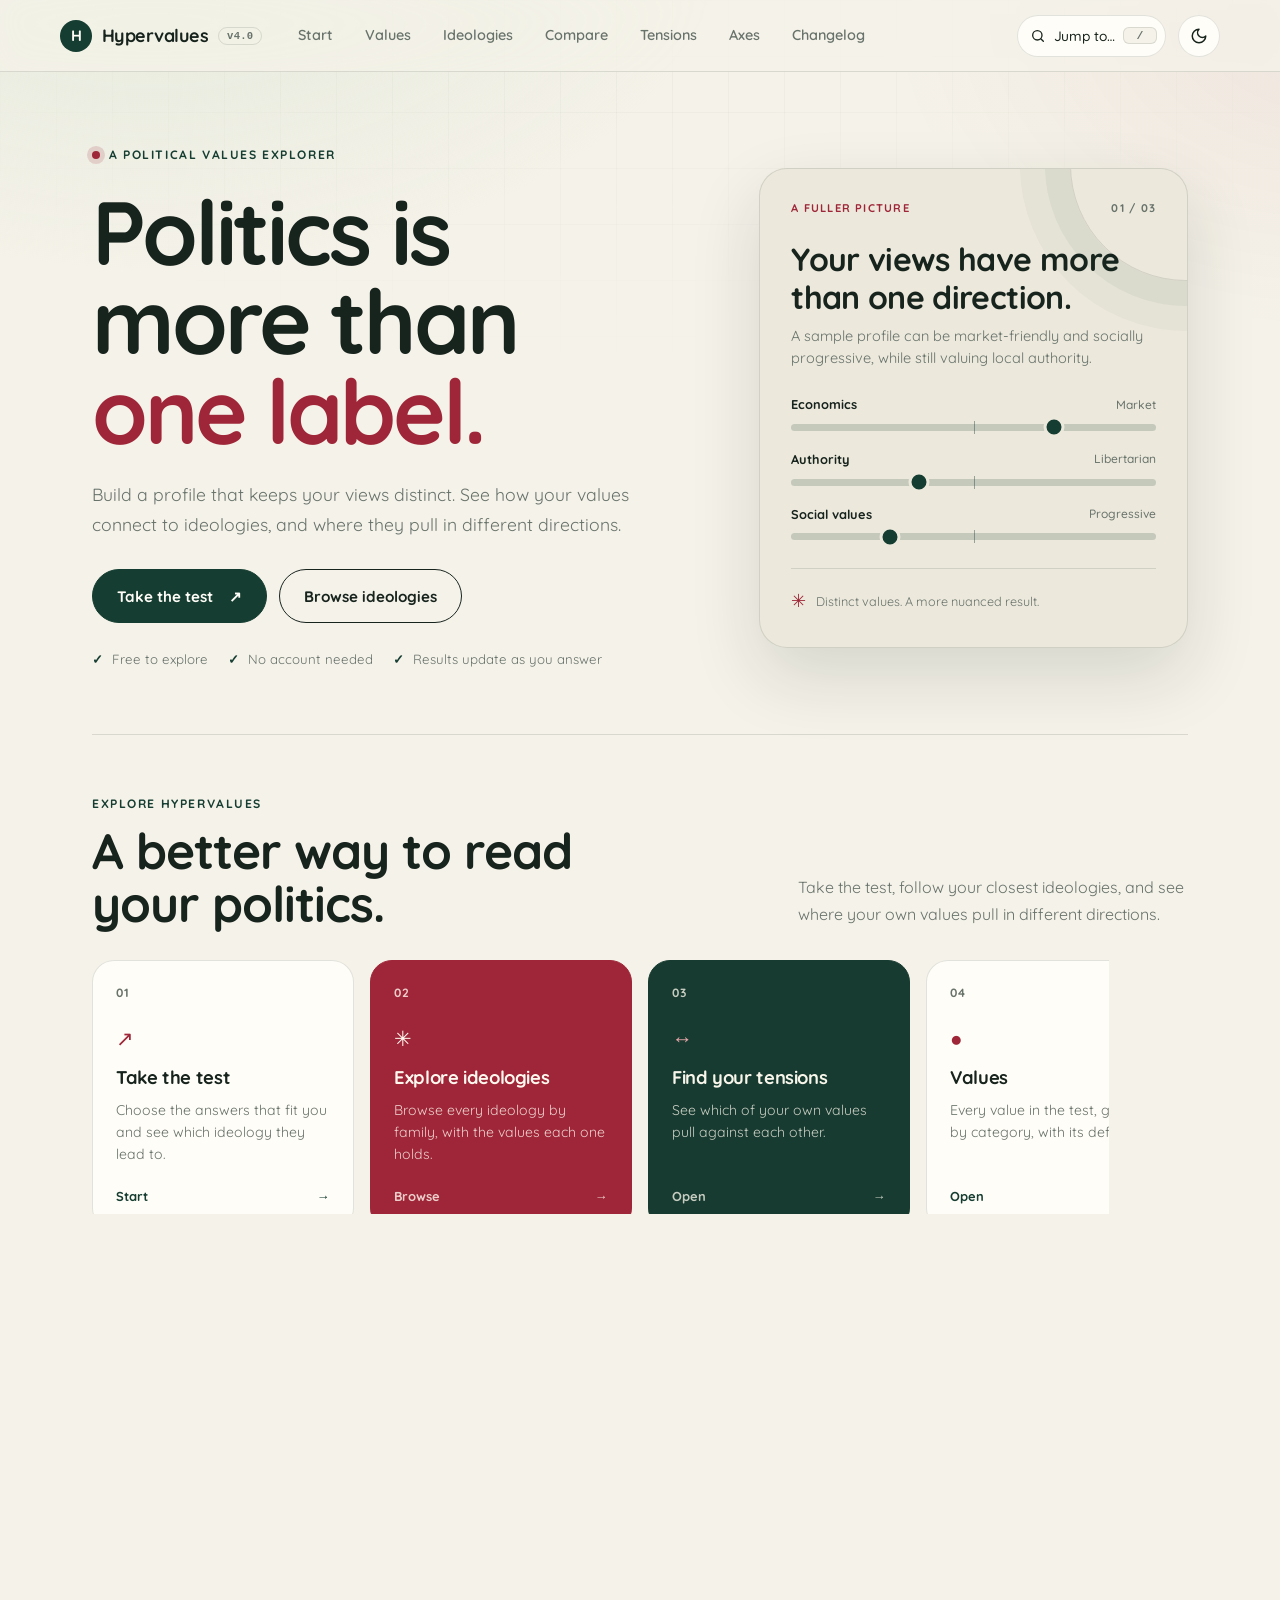
==== commit fd7f842f: "errkrtg" ====
--- a/index.html
+++ b/index.html
@@ -6,45 +6,71 @@
     <title>Hypervalues</title>
     <meta name="description" content="An original political ideology test that uses a decision tree to find the ideology behind your unique combination of values.">
     <link rel="stylesheet" href="style.css">
+    <link rel="stylesheet" href="style-hv.css?v=4.2">
     <link rel="icon" type="image/svg+xml" href="icon.svg">
     <script src="theme.js"></script>
 </head>
 <body>
-    <div class="main-container">
-        <section class="hv-hero">
-            <div class="hv-eyebrow">Political values test &middot; v4.0</div>
-            <h1>Hypervalues</h1>
-            <p class="hv-lead">An original ideology test built on a decision tree. Answer a series of questions and see which ideology your unique combination of values leads to.</p>
-            <div class="hv-cta">
-                <a class="hv-btn primary" href="Instruction.html" onclick="try{localStorage.removeItem('hvResultMode')}catch(e){}">Take the test</a>
-                <a class="hv-btn" href="ideologies.html">Browse ideologies</a>
+    <main class="main-container home-main">
+        <section class="home-hero">
+            <div class="home-copy">
+                <p class="eyebrow"><span class="eyebrow-dot"></span> A political values explorer</p>
+                <h1 aria-label="Politics is more than one label."><span class="w" style="--w:0">Politics</span> <span class="w" style="--w:1">is</span> <span class="w" style="--w:2">more</span> <span class="w" style="--w:3">than</span> <span class="w accent" style="--w:4">one</span> <span class="w accent" style="--w:5">label.</span></h1>
+                <p class="home-intro">Build a profile that keeps your views distinct. See how your values connect to ideologies, and where they pull in different directions.</p>
+                <div class="home-actions">
+                    <a class="button-link button-primary" href="Instruction.html" onclick="try{localStorage.removeItem('hvResultMode')}catch(e){}">Take the test <span aria-hidden="true">&#8599;</span></a>
+                    <a class="button-link button-secondary" href="ideologies.html">Browse ideologies</a>
+                </div>
+                <ul class="proof-points" aria-label="About the test">
+                    <li><span aria-hidden="true">&#10003;</span> Free to explore</li>
+                    <li><span aria-hidden="true">&#10003;</span> No account needed</li>
+                    <li><span aria-hidden="true">&#10003;</span> Results update as you answer</li>
+                </ul>
+            </div>
+            <aside class="profile-preview" aria-label="Example of a multi-dimensional result">
+                <div class="preview-topline"><span class="preview-kicker">A fuller picture</span><span class="preview-number">01 / 03</span></div>
+                <h2>Your views have more than one direction.</h2>
+                <p class="preview-copy">A sample profile can be market-friendly and socially progressive, while still valuing local authority.</p>
+                <div class="preview-axis">
+                    <div class="preview-axis-head"><span>Economics</span><span>Market</span></div>
+                    <div class="preview-track"><span style="--position:72%"></span></div>
+                </div>
+                <div class="preview-axis">
+                    <div class="preview-axis-head"><span>Authority</span><span>Libertarian</span></div>
+                    <div class="preview-track"><span style="--position:35%"></span></div>
+                </div>
+                <div class="preview-axis">
+                    <div class="preview-axis-head"><span>Social values</span><span>Progressive</span></div>
+                    <div class="preview-track"><span style="--position:27%"></span></div>
+                </div>
+                <div class="preview-foot"><span class="preview-spark" aria-hidden="true">&#10035;</span><span>Distinct values. A more nuanced result.</span></div>
+            </aside>
+        </section>
+
+        <section class="home-discover" aria-labelledby="discover-heading">
+            <div class="section-heading-row">
+                <div><p class="eyebrow">Explore Hypervalues</p><h2 id="discover-heading">A better way to read your politics.</h2></div>
+                <p>Take the test, follow your closest ideologies, and see where your own values pull in different directions.</p>
+            </div>
+            <div class="discover-grid">
+                <a class="discover-card" href="Instruction.html" onclick="try{localStorage.removeItem('hvResultMode')}catch(e){}"><span class="discover-index">01</span><span class="discover-icon" aria-hidden="true">&#8599;</span><h3>Take the test</h3><p>Choose the answers that fit you and see which ideology they lead to.</p><span class="discover-link">Start <span aria-hidden="true">&#8594;</span></span></a>
+                <a class="discover-card discover-card-red" href="ideologies.html"><span class="discover-index">02</span><span class="discover-icon" aria-hidden="true">&#10035;</span><h3>Explore ideologies</h3><p>Browse every ideology by family, with the values each one holds.</p><span class="discover-link">Browse <span aria-hidden="true">&#8594;</span></span></a>
+                <a class="discover-card discover-card-dark" href="tensions.html"><span class="discover-index">03</span><span class="discover-icon" aria-hidden="true">&#8596;</span><h3>Find your tensions</h3><p>See which of your own values pull against each other.</p><span class="discover-link">Open <span aria-hidden="true">&#8594;</span></span></a>
+                <a class="discover-card" href="values.html"><span class="discover-index">04</span><span class="discover-icon" aria-hidden="true">&#9679;</span><h3>Values</h3><p>Every value in the test, grouped by category, with its definition.</p><span class="discover-link">Open <span aria-hidden="true">&#8594;</span></span></a>
+                <a class="discover-card" href="compare.html#m=i"><span class="discover-index">05</span><span class="discover-icon" aria-hidden="true">&#8644;</span><h3>Compare</h3><p>Put two ideologies, or yourself and an ideology, side by side.</p><span class="discover-link">Open <span aria-hidden="true">&#8594;</span></span></a>
+                <a class="discover-card" href="axes.html"><span class="discover-index">06</span><span class="discover-icon" aria-hidden="true">&#9998;</span><h3>Custom axes</h3><p>Build your own axes from the values and place ideologies on them.</p><span class="discover-link">Open <span aria-hidden="true">&#8594;</span></span></a>
+                <a class="discover-card" href="Instruction.html?mode=custom"><span class="discover-index">07</span><span class="discover-icon" aria-hidden="true">&#9776;</span><h3>Custom results</h3><p>Set your values directly with sliders instead of answering questions.</p><span class="discover-link">Open <span aria-hidden="true">&#8594;</span></span></a>
+                <a class="discover-card" href="changelog.html"><span class="discover-index">08</span><span class="discover-icon" aria-hidden="true">&#9201;</span><h3>Changelog</h3><p>What changed in every version of Hypervalues.</p><span class="discover-link">Read <span aria-hidden="true">&#8594;</span></span></a>
             </div>
         </section>
 
-        <div class="hv-section-label">Explore</div>
-        <div class="hv-grid">
-            <a class="hv-card" href="values.html"><span class="hv-card-n">01</span><h3>Values</h3><p>Every value in the test, grouped by category, with its definition.</p><span class="hv-card-arrow" aria-hidden="true">&#8599;</span></a>
-            <a class="hv-card" href="ideologies.html"><span class="hv-card-n">02</span><h3>Ideologies</h3><p>All ideologies by family, with the values each one holds.</p><span class="hv-card-arrow" aria-hidden="true">&#8599;</span></a>
-            <a class="hv-card" href="tensions.html"><span class="hv-card-n">03</span><h3>Your tensions</h3><p>Where your own values pull against each other.</p><span class="hv-card-arrow" aria-hidden="true">&#8599;</span></a>
-            <a class="hv-card" href="compare.html#m=i"><span class="hv-card-n">04</span><h3>Compare ideologies</h3><p>Put two ideologies, or yourself and an ideology, side by side.</p><span class="hv-card-arrow" aria-hidden="true">&#8599;</span></a>
-            <a class="hv-card" href="axes.html"><span class="hv-card-n">05</span><h3>Custom axes</h3><p>Build your own axes from the values and place ideologies on them.</p><span class="hv-card-arrow" aria-hidden="true">&#8599;</span></a>
-            <a class="hv-card" href="Instruction.html?mode=custom"><span class="hv-card-n">06</span><h3>Custom results</h3><p>Set your values directly with sliders instead of answering questions.</p><span class="hv-card-arrow" aria-hidden="true">&#8599;</span></a>
-        </div>
-
-        <div class="hv-section-label">Project</div>
-        <div class="hv-grid">
-            <a class="hv-card" href="changelog.html"><span class="hv-card-n">07</span><h3>Changelog</h3><p>What changed in every version.</p><span class="hv-card-arrow" aria-hidden="true">&#8599;</span></a>
-            <a class="hv-card" href="licpage.html"><span class="hv-card-n">08</span><h3>License</h3><p>How Hypervalues may be used and shared.</p><span class="hv-card-arrow" aria-hidden="true">&#8599;</span></a>
-        </div>
-
-        <div class="footer-icons">
-            <a href="https://discord.gg/Ba9Av3WSeG" target="_blank" rel="noopener noreferrer" title="Discord" aria-label="Discord" class="footer-icon-link">
-                <img src="discord.svg" alt="" class="footer-icon">
-            </a>
-            <a href="https://github.com/hyperzen2773/hypervalues" target="_blank" rel="noopener noreferrer" title="GitHub" aria-label="GitHub" class="footer-icon-link">
-                <img src="github.svg" alt="" class="footer-icon">
-            </a>
-        </div>
-    </div>
+        <footer class="home-footer">
+            <span>Hypervalues &middot; A richer picture of political values</span>
+            <div class="footer-icons">
+                <a href="https://discord.gg/Ba9Av3WSeG" target="_blank" rel="noopener noreferrer" title="Discord" aria-label="Discord" class="footer-icon-link"><img src="discord.svg" alt="" class="footer-icon"></a>
+                <a href="https://github.com/kiatheprogrammr/Hypervalues" target="_blank" rel="noopener noreferrer" title="GitHub" aria-label="GitHub" class="footer-icon-link"><img src="github.svg" alt="" class="footer-icon"></a>
+            </div>
+        </footer>
+    </main>
 </body>
 </html>
--- a/style.css
+++ b/style.css
@@ -1,31 +1,34 @@
-/* Hypervalues 4.0 design system. Tokens first, then base, top bar, components. The specialist modules
+/* Hypervalues 4.0 design system (Quicksand font as before). Tokens first, then base, top bar, components. The specialist modules
    (insights, compare, custom axes, image viewer, 3D map) follow at the end and use the same tokens. */
-@import url('https://fonts.googleapis.com/css2?family=Inter:wght@400;500;600;700;800&display=swap');
+@import url('https://fonts.googleapis.com/css2?family=Quicksand:wght@300;400;500;600;700&display=swap');
 
 :root {
     color-scheme: dark;
-    --bg-color: #0a0a0c;
-    --card-bg: #121216;
-    --surface-2: #1a1a20;
-    --text-primary: #f5f5f7;
-    --text-dim: #9b9ba8;
-    --accent-primary: #f5f5f7;
-    --accent-soft: rgba(255, 255, 255, 0.14);
-    --border-color: rgba(255, 255, 255, 0.1);
-    --card-border: rgba(255, 255, 255, 0.07);
+    --bg-color: #18181b;
+    --card-bg: #27272a;
+    --surface-2: #323238;
+    --text-primary: #f4f4f5;
+    --text-dim: #a1a1aa;
+    --accent-primary: #d4d4d8;
+    --accent-soft: #71717a;
+    --border-color: rgba(255, 255, 255, 0.08);
+    --card-border: rgba(255, 255, 255, 0.05);
     --radius-lg: 20px;
     --radius-sm: 12px;
-    --soft-shadow: 0 1px 0 rgba(255, 255, 255, 0.04) inset, 0 18px 50px rgba(0, 0, 0, 0.45);
-    --hover-shadow: rgba(124, 140, 255, 0.28);
-    --corner-fill: #f5f5f7;
-    --corner-color: #0a0a0c;
-    --focus-ring: #8b9bff;
-    --smooth-transition: all 0.25s cubic-bezier(0.2, 0.8, 0.2, 1);
-    --brand: #7c8cff;
-    --brand-2: #c084fc;
-    --brand-grad: linear-gradient(135deg, #7c8cff 0%, #a678ff 55%, #c084fc 100%);
-    --glass: rgba(10, 10, 12, 0.72);
-    --grid-line: rgba(255, 255, 255, 0.035);
+    --soft-shadow: 0 10px 40px rgba(0, 0, 0, 0.4);
+    --hover-shadow: rgba(255, 255, 255, 0.1);
+    --corner-fill: #f4f4f5;
+    --corner-color: #18181b;
+    --focus-ring: #7aa7ff;
+    --smooth-transition: all 0.35s cubic-bezier(0.23, 1, 0.32, 1);
+    --brand: #e4e4e7;
+    --brand-2: #a1a1aa;
+    --brand-grad: linear-gradient(135deg, #ffffff 0%, #d4d4d8 50%, #a1a1aa 100%);
+    --on-brand: #18181b;
+    --glass: rgba(24, 24, 27, 0.78);
+    --grid-line: rgba(255, 255, 255, 0.03);
+    --glow-a: rgba(255, 255, 255, 0.07);
+    --glow-b: rgba(255, 255, 255, 0.035);
     --mono: ui-monospace, 'SF Mono', 'JetBrains Mono', Menlo, Consolas, monospace;
     --topbar-h: 60px;
 }
@@ -49,7 +52,10 @@
     --brand: #4f46e5;
     --brand-2: #9333ea;
     --brand-grad: linear-gradient(135deg, #4f46e5 0%, #7c3aed 55%, #9333ea 100%);
+    --on-brand: #ffffff;
     --glass: rgba(246, 246, 248, 0.8);
+    --glow-a: rgba(79, 70, 229, 0.16);
+    --glow-b: rgba(147, 51, 234, 0.12);
     --grid-line: rgba(0, 0, 0, 0.04);
 }
 
@@ -58,15 +64,15 @@
 body {
     margin: 0; padding: 0 env(safe-area-inset-right) env(safe-area-inset-bottom) env(safe-area-inset-left);
     min-height: 100vh; display: flex; flex-direction: column; align-items: center;
-    font-family: 'Inter', system-ui, -apple-system, 'Segoe UI', Roboto, 'Helvetica Neue', Arial, sans-serif;
-    font-feature-settings: 'cv11', 'ss01'; line-height: 1.55; -webkit-font-smoothing: antialiased;
+    font-family: 'Quicksand', sans-serif;
+    line-height: 1.55; -webkit-font-smoothing: antialiased;
     background-color: var(--bg-color); color: var(--text-primary); overflow-x: hidden;
 }
 body::before {   /* soft colored glow behind the page */
     content: ""; position: fixed; inset: 0; z-index: -2; pointer-events: none;
     background:
-        radial-gradient(60rem 38rem at 12% -12%, color-mix(in srgb, var(--brand) 20%, transparent), transparent 62%),
-        radial-gradient(48rem 34rem at 104% 2%, color-mix(in srgb, var(--brand-2) 15%, transparent), transparent 58%);
+        radial-gradient(60rem 38rem at 12% -12%, var(--glow-a), transparent 62%),
+        radial-gradient(48rem 34rem at 104% 2%, var(--glow-b), transparent 58%);
 }
 body::after {    /* fine grid that fades out downwards */
     content: ""; position: fixed; inset: 0; z-index: -1; pointer-events: none;
@@ -106,7 +112,9 @@
 @media (max-width: 860px) {
     .hv-topbar { padding: 0 14px; }
     .hv-ver { display: none; }
-    .hv-topbar button.theme-toggle-corner { margin-left: auto; }
+    .hv-search { margin-left: auto; }
+    .hv-search-text, .hv-search kbd { display: none; }
+    .hv-topbar button.hv-search { width: 38px; padding: 0; justify-content: center; }
     .hv-topbar button.hv-burger { display: inline-grid; }
     .hv-nav { display: none; position: absolute; top: var(--topbar-h); left: 0; right: 0; margin: 0; padding: 10px 12px 14px; flex-direction: column; align-items: stretch; background: var(--bg-color); border-bottom: 1px solid var(--border-color); box-shadow: 0 20px 40px rgba(0, 0, 0, 0.25); }
     .hv-topbar.open .hv-nav { display: flex; }
@@ -116,7 +124,7 @@
 /* ===== Layout ===== */
 .main-container { width: 100%; max-width: 1120px; min-height: calc(100vh - var(--topbar-h)); padding: 48px 24px 80px; box-sizing: border-box; display: flex; flex-direction: column; align-items: center; }
 .title-container { display: flex; align-items: center; gap: 10px; margin-bottom: 14px; }
-h1 { margin: 0 0 0.35em; color: var(--text-primary); font-weight: 800; font-size: clamp(2.1rem, 5vw, 3.2rem); line-height: 1.08; letter-spacing: -0.035em; text-align: center; }
+h1 { margin: 0 0 0.35em; color: var(--text-primary); font-weight: 700; font-size: clamp(2.1rem, 5vw, 3.2rem); line-height: 1.08; letter-spacing: -0.02em; text-align: center; }
 .version-icon { width: 30px; height: auto; opacity: 0.3; filter: grayscale(1); }
 .intro-text { max-width: 760px; color: var(--text-dim); line-height: 1.7; }
 a:hover { color: var(--brand); text-decoration: underline; }
@@ -125,13 +133,13 @@
 .hv-hero { text-align: center; max-width: 760px; padding: 28px 0 34px; }
 .hv-eyebrow { display: inline-flex; align-items: center; gap: 8px; margin-bottom: 18px; padding: 5px 12px; border: 1px solid var(--border-color); border-radius: 999px; background: var(--card-bg); color: var(--text-dim); font: 600 0.74rem var(--mono); letter-spacing: 0.04em; text-transform: uppercase; }
 .hv-eyebrow::before { content: ""; width: 7px; height: 7px; border-radius: 50%; background: var(--brand-grad); }
-.hv-hero h1 { font-size: clamp(2.6rem, 8vw, 4.6rem); letter-spacing: -0.045em; background: var(--brand-grad); -webkit-background-clip: text; background-clip: text; -webkit-text-fill-color: transparent; color: transparent; padding-bottom: 0.06em; }
+.hv-hero h1 { font-size: clamp(2.6rem, 8vw, 4.6rem); letter-spacing: -0.02em; background: var(--brand-grad); -webkit-background-clip: text; background-clip: text; -webkit-text-fill-color: transparent; color: transparent; padding-bottom: 0.06em; }
 .hv-lead { margin: 0 auto 26px; max-width: 600px; color: var(--text-dim); font-size: 1.1rem; line-height: 1.65; }
 .hv-cta { display: flex; flex-wrap: wrap; gap: 12px; justify-content: center; }
-.hv-btn { display: inline-flex; align-items: center; justify-content: center; gap: 8px; padding: 13px 24px; border: 1px solid var(--border-color); border-radius: var(--radius-sm); background: var(--card-bg); color: var(--text-primary); font: 600 1rem 'Inter', system-ui, sans-serif; text-decoration: none; cursor: pointer; transition: var(--smooth-transition); }
+.hv-btn { display: inline-flex; align-items: center; justify-content: center; gap: 8px; padding: 13px 24px; border: 1px solid var(--border-color); border-radius: var(--radius-sm); background: var(--card-bg); color: var(--text-primary); font: 700 1rem 'Quicksand', sans-serif; text-decoration: none; cursor: pointer; transition: var(--smooth-transition); }
 .hv-btn:hover { background: var(--surface-2); border-color: var(--accent-soft); color: var(--text-primary); text-decoration: none; transform: translateY(-1px); }
-.hv-btn.primary { border-color: transparent; background: var(--brand-grad); color: #ffffff; box-shadow: 0 10px 30px -10px color-mix(in srgb, var(--brand) 80%, transparent); }
-.hv-btn.primary:hover { color: #ffffff; filter: brightness(1.08); box-shadow: 0 14px 34px -10px color-mix(in srgb, var(--brand) 90%, transparent); }
+.hv-btn.primary { border-color: transparent; background: var(--brand-grad); color: var(--on-brand); box-shadow: 0 10px 30px -10px color-mix(in srgb, var(--brand) 80%, transparent); }
+.hv-btn.primary:hover { color: var(--on-brand); filter: brightness(1.08); box-shadow: 0 14px 34px -10px color-mix(in srgb, var(--brand) 90%, transparent); }
 .hv-section-label { align-self: flex-start; margin: 30px 0 12px; color: var(--text-dim); font: 600 0.74rem var(--mono); letter-spacing: 0.1em; text-transform: uppercase; }
 .hv-grid { width: 100%; display: grid; grid-template-columns: repeat(auto-fill, minmax(250px, 1fr)); gap: 14px; }
 .hv-card { position: relative; display: flex; flex-direction: column; gap: 6px; padding: 20px 22px 22px; border: 1px solid var(--card-border); border-radius: 18px; background: var(--card-bg); color: var(--text-primary); text-decoration: none; box-shadow: var(--soft-shadow); transition: var(--smooth-transition); overflow: hidden; }
@@ -207,7 +215,7 @@
 /* sliders */
 .slider-block { --thumb: 26px; --track: 44px; width: 100%; max-width: 520px; margin: 4px 0 10px; }
 .slider-readout { text-align: center; margin-bottom: 4px; }
-.slider-number { font-size: 1.9rem; font-weight: 800; letter-spacing: -0.03em; line-height: 1.2; font-variant-numeric: tabular-nums; }
+.slider-number { font-size: 1.9rem; font-weight: 700; letter-spacing: -0.03em; line-height: 1.2; font-variant-numeric: tabular-nums; }
 .slider-word { min-height: 1.4em; color: var(--text-dim); font-size: 0.95rem; }
 .slider { position: relative; height: var(--track); width: 100%; }
 .slider-bar { position: absolute; left: calc(var(--thumb) / 2); right: calc(var(--thumb) / 2); top: 50%; height: 8px; transform: translateY(-50%); box-sizing: border-box; border: 1px solid var(--border-color); border-radius: 6px; background: linear-gradient(90deg, color-mix(in srgb, var(--brand) 35%, var(--surface-2)), var(--surface-2) 50%, color-mix(in srgb, var(--brand-2) 35%, var(--surface-2))); }
@@ -378,6 +386,97 @@
 
 @media (max-width: 700px) { .hv-hero h1 { font-size: clamp(2.4rem, 13vw, 3.2rem); } }
 
+/* ===== Menu: sliding highlight, quick jump, scroll state ===== */
+.hv-topbar { transition: background-color 0.3s ease, box-shadow 0.3s ease, border-color 0.3s ease; }
+.hv-topbar.scrolled { box-shadow: 0 10px 30px -18px rgba(0, 0, 0, 0.55); }
+.hv-brand img { transition: transform 0.6s cubic-bezier(0.23, 1, 0.32, 1); }
+.hv-brand:hover img { transform: rotate(360deg) scale(1.12); }
+.hv-nav { position: relative; }
+.hv-nav a { position: relative; z-index: 1; }
+.hv-nav a:hover, .hv-nav a[aria-current="page"] { background: transparent; box-shadow: none; }
+.hv-nav-pill { position: absolute; z-index: 0; top: 50%; left: 0; height: 34px; width: 0; opacity: 0; transform: translateY(-50%); border-radius: 10px; background: var(--surface-2); box-shadow: inset 0 0 0 1px var(--border-color); pointer-events: none; transition: left 0.35s cubic-bezier(0.23, 1, 0.32, 1), width 0.35s cubic-bezier(0.23, 1, 0.32, 1), opacity 0.2s ease; }
+.hv-topbar button.hv-search { display: inline-flex; align-items: center; gap: 8px; height: 38px; min-height: 0; padding: 0 8px 0 12px; border: 1px solid var(--border-color); border-radius: 999px; background: var(--card-bg); color: var(--text-dim); font: 500 0.86rem 'Quicksand', sans-serif; transform: none; box-shadow: none; }
+.hv-topbar button.hv-search:hover { color: var(--text-primary); border-color: var(--accent-soft); background: var(--surface-2); transform: none; box-shadow: none; }
+.hv-search svg { width: 16px; height: 16px; fill: none; stroke: currentColor; stroke-width: 2; stroke-linecap: round; stroke-linejoin: round; }
+.hv-search kbd { min-width: 20px; padding: 1px 6px; border: 1px solid var(--border-color); border-radius: 6px; background: var(--bg-color); color: var(--text-dim); font: 600 0.72rem var(--mono); text-align: center; }
+.hv-topbar button.theme-toggle-corner svg { transition: transform 0.5s cubic-bezier(0.23, 1, 0.32, 1); }
+.hv-topbar button.theme-toggle-corner:hover svg { transform: rotate(35deg) scale(1.1); }
+@keyframes hv-drop { from { opacity: 0; transform: translateY(-8px); } to { opacity: 1; transform: none; } }
+@keyframes hv-pop { from { opacity: 0; transform: translateY(8px) scale(0.98); } to { opacity: 1; transform: none; } }
+@media (max-width: 860px) {
+    .hv-nav-pill { display: none; }
+    .hv-nav a:hover, .hv-nav a[aria-current="page"] { background: var(--surface-2); }
+    .hv-topbar.open .hv-nav { animation: hv-drop 0.25s ease both; }
+    .hv-topbar.open .hv-nav a { animation: hv-pop 0.35s cubic-bezier(0.23, 1, 0.32, 1) both; }
+    .hv-topbar.open .hv-nav a:nth-child(2) { animation-delay: 0.03s; }
+    .hv-topbar.open .hv-nav a:nth-child(3) { animation-delay: 0.06s; }
+    .hv-topbar.open .hv-nav a:nth-child(4) { animation-delay: 0.09s; }
+    .hv-topbar.open .hv-nav a:nth-child(5) { animation-delay: 0.12s; }
+    .hv-topbar.open .hv-nav a:nth-child(6) { animation-delay: 0.15s; }
+    .hv-topbar.open .hv-nav a:nth-child(7) { animation-delay: 0.18s; }
+    .hv-topbar.open .hv-nav a:nth-child(8) { animation-delay: 0.21s; }
+}
+.hv-palette { position: fixed; inset: 0; z-index: 10000; display: flex; justify-content: center; align-items: flex-start; padding: 14vh 14px 14px; box-sizing: border-box; background: rgba(0, 0, 0, 0.55); -webkit-backdrop-filter: blur(6px); backdrop-filter: blur(6px); animation: hv-drop 0.18s ease both; }
+.hv-palette-panel { width: min(580px, 100%); max-height: 70vh; display: flex; flex-direction: column; overflow: hidden; border: 1px solid var(--border-color); border-radius: 18px; background: var(--card-bg); box-shadow: 0 30px 80px -20px rgba(0, 0, 0, 0.7); animation: hv-pop 0.22s cubic-bezier(0.23, 1, 0.32, 1) both; }
+.hv-palette-input { width: 100%; box-sizing: border-box; padding: 18px 20px; border: 0; border-bottom: 1px solid var(--border-color); background: transparent; color: var(--text-primary); font: 600 1.05rem 'Quicksand', sans-serif; outline: none; }
+.hv-palette-input::placeholder { color: var(--text-dim); }
+.hv-palette-list { margin: 0; padding: 8px; list-style: none; overflow-y: auto; }
+.hv-palette-item { display: flex; align-items: center; justify-content: space-between; gap: 12px; padding: 11px 12px; border-radius: 10px; cursor: pointer; }
+.hv-palette-item.active { background: var(--surface-2); box-shadow: inset 0 0 0 1px var(--border-color); }
+.hv-palette-label { font-weight: 600; overflow-wrap: anywhere; }
+.hv-palette-kind { flex: none; color: var(--text-dim); font: 600 0.7rem var(--mono); letter-spacing: 0.08em; text-transform: uppercase; }
+.hv-palette-empty { padding: 16px 12px; color: var(--text-dim); }
+.hv-palette-hint { padding: 10px 16px; border-top: 1px solid var(--border-color); color: var(--text-dim); font-size: 0.78rem; }
+
+/* ===== Home cards: cursor glow ===== */
+.hv-card::before { background: radial-gradient(260px circle at var(--mx, 100%) var(--my, 0%), rgba(255, 255, 255, 0.1), transparent 70%); }
+[data-theme="light"] .hv-card::before { background: radial-gradient(260px circle at var(--mx, 100%) var(--my, 0%), color-mix(in srgb, var(--brand) 14%, transparent), transparent 70%); }
+
+/* ===== Answer cards ===== */
+@keyframes hv-card-in { from { opacity: 0; transform: translateY(18px) scale(0.96); } to { opacity: 1; transform: none; } }
+#buttons.cards { display: grid; grid-template-columns: repeat(auto-fit, minmax(min(100%, 210px), 1fr)); gap: 16px; width: 100%; max-width: 1100px; margin: 8px 0 20px; perspective: 1200px; }
+#buttons.cards > button.answer-card {
+    position: relative; z-index: 1; display: flex; flex-direction: column; align-items: flex-start; justify-content: flex-start; gap: 14px;
+    min-height: 150px; padding: 20px 20px 22px; box-sizing: border-box; overflow: hidden; text-align: left;
+    border: 1px solid var(--border-color); border-radius: var(--radius-lg); background-color: var(--card-bg); color: var(--text-primary);
+    font-size: 1rem; font-weight: 600; line-height: 1.45; letter-spacing: 0; box-shadow: var(--soft-shadow);
+    animation: hv-card-in 0.55s cubic-bezier(0.23, 1, 0.32, 1) both; animation-delay: calc(var(--i, 0) * 70ms);
+    transition: transform 0.35s cubic-bezier(0.23, 1, 0.32, 1), background-color 0.25s ease, color 0.25s ease, border-color 0.25s ease, box-shadow 0.35s ease, opacity 0.35s ease, filter 0.35s ease;
+}
+#buttons.cards > .answer-card::before { content: ""; position: absolute; inset: 0; opacity: 0; pointer-events: none; transition: opacity 0.25s ease; background: radial-gradient(240px circle at var(--mx, 50%) var(--my, 0%), rgba(0, 0, 0, 0.07), transparent 70%); }
+#buttons.cards > .answer-card::after { content: ""; position: absolute; left: 0; top: 0; width: 100%; height: 4px; background: var(--card-accent, transparent); }
+#buttons.cards > .answer-card:hover::before, #buttons.cards > .answer-card:focus-visible::before { opacity: 1; }
+.card-key { display: inline-grid; place-items: center; min-width: 26px; height: 26px; padding: 0 6px; box-sizing: border-box; border: 1px solid var(--border-color); border-radius: 8px; color: var(--text-dim); font: 600 0.75rem var(--mono); transition: var(--smooth-transition); }
+.card-text { display: block; }
+/* hover and keyboard focus: white, forward, slightly tilted toward the cursor */
+#buttons.cards > .answer-card:hover, #buttons.cards > .answer-card:focus-visible {
+    z-index: 5; transform: translateY(-8px) scale(1.05) rotateX(var(--rx, 0deg)) rotateY(var(--ry, 0deg));
+    background-color: #ffffff; color: #18181b; border-color: #ffffff; outline: none;
+    box-shadow: 0 30px 60px -14px rgba(0, 0, 0, 0.65), 0 0 0 1px #ffffff;
+}
+#buttons.cards > .answer-card:hover .card-key, #buttons.cards > .answer-card:focus-visible .card-key { border-color: rgba(0, 0, 0, 0.22); color: #52525b; }
+[data-theme="light"] #buttons.cards > .answer-card:hover, [data-theme="light"] #buttons.cards > .answer-card:focus-visible { background-color: #0b0b0e; color: #ffffff; border-color: #0b0b0e; box-shadow: 0 30px 60px -14px rgba(0, 0, 0, 0.45); }
+[data-theme="light"] #buttons.cards > .answer-card:hover::before { background: radial-gradient(240px circle at var(--mx, 50%) var(--my, 0%), rgba(255, 255, 255, 0.14), transparent 70%); }
+[data-theme="light"] #buttons.cards > .answer-card:hover .card-key, [data-theme="light"] #buttons.cards > .answer-card:focus-visible .card-key { border-color: rgba(255, 255, 255, 0.3); color: #d4d4d8; }
+#buttons.cards:has(.answer-card:hover) > .answer-card:not(:hover), #buttons.cards:has(.answer-card:focus-visible) > .answer-card:not(:focus-visible) { opacity: 0.5; transform: scale(0.97); filter: saturate(0.6); }
+/* chosen: pops forward while the others fall back */
+#buttons.cards > .answer-card.chosen { z-index: 6; transform: translateY(-12px) scale(1.09); background-color: #ffffff; color: #18181b; border-color: #ffffff; box-shadow: 0 0 0 4px var(--focus-ring), 0 36px 70px -14px rgba(0, 0, 0, 0.7); }
+#buttons.cards > .answer-card.chosen .card-key { border-color: #18181b; background: #18181b; color: #ffffff; }
+[data-theme="light"] #buttons.cards > .answer-card.chosen { background-color: #0b0b0e; color: #ffffff; border-color: #0b0b0e; }
+[data-theme="light"] #buttons.cards > .answer-card.chosen .card-key { border-color: #ffffff; background: #ffffff; color: #0b0b0e; }
+#buttons.cards > .answer-card.faded { opacity: 0.25; transform: scale(0.94); filter: blur(1.5px) saturate(0.5); }
+#buttons.cards.locked { pointer-events: none; }
+#buttons.cards > button:not(.answer-card) { grid-column: 1 / -1; justify-self: center; min-width: 200px; margin-top: 6px; }
+@media (hover: none) {
+    #buttons.cards > .answer-card:hover { transform: none; background-color: var(--card-bg); color: var(--text-primary); border-color: var(--border-color); box-shadow: var(--soft-shadow); }
+    #buttons.cards:has(.answer-card:hover) > .answer-card:not(:hover) { opacity: 1; transform: none; filter: none; }
+    #buttons.cards > .answer-card:active { transform: scale(0.98); background-color: #ffffff; color: #18181b; }
+}
+@media (prefers-reduced-motion: reduce) {
+    #buttons.cards > button.answer-card { animation: none; }
+    .hv-brand:hover img, .hv-topbar button.theme-toggle-corner:hover svg { transform: none; }
+}
+
 /* ===== Specialist modules: insights, compare, custom axes, image viewer, 3D map ===== */
 .results-panel{display: flex; flex-direction: column; align-items: center; width: 100%; margin: 4px 0 8px;}
 .iv-viewer{display: flex; flex-direction: column; align-items: center; width: 100%; margin: 14px 0 8px;}
--- a/style-hv.css
+++ b/style-hv.css
@@ -0,0 +1,215 @@
+/* Hypervalues colour scheme and interface layer: cream, forest green and red in light mode, deep green in dark mode.
+   It loads after style.css on every page (theme.js adds it) and overrides the tokens, the menu, the home page,
+   the answer cards and the general look of the cards, buttons and panels. */
+
+:root, [data-theme="dark"] {
+    color-scheme: dark;
+    --bg-color: #101b17; --card-bg: #182721; --surface-2: #213329;
+    --text-primary: #f4f1e8; --text-dim: #aab7ae;
+    --accent-primary: #a9d1b8; --accent-soft: #263c32;
+    --border-color: rgba(245, 242, 233, 0.18); --card-border: rgba(245, 242, 233, 0.1);
+    --soft-shadow: 0 18px 55px rgba(0, 0, 0, 0.24); --hover-shadow: rgba(0, 0, 0, 0.28);
+    --focus-ring: #f07b86;
+    --brand: #a9d1b8; --brand-2: #f07b86; --brand-grad: #a9d1b8; --on-brand: #101b17;
+    --hv-green: #a9d1b8; --hv-red: #f07b86; --hv-cream: #101b17;
+    --glass: rgba(16, 27, 23, 0.82); --grid-line: rgba(245, 242, 233, 0.03);
+    --glow-a: rgba(169, 209, 184, 0.09); --glow-b: rgba(240, 123, 134, 0.05);
+    --corner-fill: #a9d1b8; --corner-color: #101b17;
+}
+[data-theme="light"] {
+    color-scheme: light;
+    --bg-color: #f5f2e9; --card-bg: #fffdf7; --surface-2: #ece8dc;
+    --text-primary: #17231d; --text-dim: #68736b;
+    --accent-primary: #153d31; --accent-soft: #dfe7df;
+    --border-color: rgba(23, 35, 29, 0.18); --card-border: rgba(23, 35, 29, 0.12);
+    --soft-shadow: 0 18px 55px rgba(20, 39, 30, 0.08); --hover-shadow: rgba(19, 61, 48, 0.14);
+    --focus-ring: #a52c3b;
+    --brand: #153d31; --brand-2: #9e2638; --brand-grad: #153d31; --on-brand: #fffdf7;
+    --hv-green: #153d31; --hv-red: #9e2638; --hv-cream: #f5f2e9;
+    --glass: rgba(245, 242, 233, 0.84); --grid-line: rgba(23, 35, 29, 0.04);
+    --glow-a: rgba(220, 230, 214, 0.75); --glow-b: rgba(158, 38, 56, 0.06);
+    --corner-fill: #153d31; --corner-color: #fffdf7;
+}
+::selection { color: #fffdf7; background: #9e2638; }
+body { animation: hv-page-in 0.55s ease both; }
+@keyframes hv-page-in { from { opacity: 0; } to { opacity: 1; } }
+html.hv-theme-anim *, html.hv-theme-anim *::before, html.hv-theme-anim *::after { transition: background-color 0.45s ease, color 0.45s ease, border-color 0.45s ease, fill 0.45s ease, box-shadow 0.45s ease !important; }
+
+/* ===== Menu ===== */
+.hv-topbar { padding: 0 max(18px, calc((100vw - 1160px) / 2)); height: 72px; gap: 12px; background: var(--glass); border-bottom: 1px solid var(--card-border); }
+.hv-brand { gap: 10px; font-weight: 800; font-size: 1.12rem; letter-spacing: -0.03em; }
+.hv-brand .brand-mark { width: 32px; height: 32px; display: grid; place-items: center; border-radius: 50%; background: var(--hv-green); color: var(--on-brand); font-size: 0.95rem; font-weight: 800; letter-spacing: 0; transition: transform 0.6s cubic-bezier(0.23, 1, 0.32, 1), background-color 0.3s ease; }
+.hv-brand:hover .brand-mark { transform: rotate(360deg) scale(1.1); background: var(--hv-red); }
+.hv-brand img { display: none; }
+.hv-ver { border-color: var(--card-border); font-size: 0.66rem; }
+.hv-nav { gap: 4px; }
+.hv-nav a { padding: 9px 14px; border-radius: 999px; font-size: 0.9rem; font-weight: 600; }
+.hv-nav a:hover { color: var(--text-primary); }
+.hv-nav-pill { height: 36px; border-radius: 999px; background: var(--accent-soft); box-shadow: none; }
+.hv-nav a[aria-current="page"] { color: var(--text-primary); }
+.hv-nav a[aria-current="page"]::after { content: ""; position: absolute; left: 50%; bottom: 3px; width: 4px; height: 4px; margin-left: -2px; border-radius: 50%; background: var(--hv-red); }
+.hv-topbar button.theme-toggle-corner, .hv-topbar button.hv-burger, .hv-topbar button.hv-search { background: var(--card-bg); border-color: var(--card-border); color: var(--text-primary); }
+.hv-topbar button.theme-toggle-corner { width: 42px; height: 42px; }
+.hv-topbar button.theme-toggle-corner:hover, .hv-topbar button.hv-burger:hover, .hv-topbar button.hv-search:hover { background: var(--accent-soft); border-color: var(--card-border); color: var(--text-primary); }
+.hv-topbar button.hv-search { height: 42px; }
+.hv-search kbd { border-color: var(--card-border); background: var(--bg-color); }
+.hv-progress { position: absolute; left: 0; bottom: -1px; height: 3px; width: 100%; transform: scaleX(0); transform-origin: 0 50%; background: var(--hv-red); pointer-events: none; }
+@media (max-width: 860px) {
+    .hv-topbar { height: 64px; padding: 0 16px; }
+    .hv-nav { top: 64px; background: var(--bg-color); border-bottom: 1px solid var(--card-border); }
+    .hv-nav a:hover, .hv-nav a[aria-current="page"] { background: var(--accent-soft); }
+    .hv-nav a[aria-current="page"]::after { display: none; }
+}
+
+/* ===== Typography, buttons, cards ===== */
+h1 { font-weight: 800; letter-spacing: -0.035em; line-height: 1.06; }
+h2, h3 { letter-spacing: -0.02em; }
+.main-container { max-width: 1160px; padding: 44px 32px 80px; }
+button { border-radius: 999px; background: var(--card-bg); border-color: var(--border-color); color: var(--text-primary); }
+button:hover { background: var(--hv-green); border-color: var(--hv-green); color: var(--on-brand); box-shadow: 0 10px 26px -10px var(--hover-shadow); }
+.theme-toggle-corner:hover { transform: none; }
+.description-box, .license-bubble, .ins-section, .results-panel, .category-section { background: var(--card-bg); border: 1px solid var(--card-border); border-radius: 24px; box-shadow: 0 14px 40px rgba(20, 39, 30, 0.06); }
+.category-section { padding: 22px; margin: 18px 0; }
+.category-title { color: var(--hv-green); }
+.category-title::before { background: var(--hv-red); }
+.ins-heading, .ins-subheading { color: var(--hv-green); }
+.result-item { border-radius: 20px; }
+.result-item:hover { background: var(--accent-soft); border-color: transparent; transform: translateY(-4px); box-shadow: none; }
+.result-item:hover .result-icon { transform: scale(1.08) rotate(-2deg); }
+.label-bubble { box-shadow: 0 12px 30px -12px rgba(20, 39, 30, 0.35); }
+.label-bubble:hover { transform: scale(1.02); }
+input[type="text"], input[type="search"], select, textarea { border-radius: 12px; border-color: var(--card-border); background: var(--card-bg); color: var(--text-primary); }
+.slider-bar { background: linear-gradient(90deg, color-mix(in srgb, var(--hv-red) 30%, var(--surface-2)), var(--surface-2) 50%, color-mix(in srgb, var(--hv-green) 35%, var(--surface-2))); }
+.slider input[type="range"]::-webkit-slider-thumb { border-color: var(--hv-green); }
+.slider input[type="range"]::-moz-range-thumb { border-color: var(--hv-green); }
+.footer-icon-link { border-radius: 50%; background: var(--card-bg); border: 1px solid var(--card-border); }
+.footer-icon-link:hover { background: var(--accent-soft); }
+[data-theme="dark"] .footer-icon { filter: invert(1); }
+.has-ripple { position: relative; overflow: hidden; }
+.hv-ripple { position: absolute; width: 10px; height: 10px; margin: -5px 0 0 -5px; border-radius: 50%; background: currentColor; opacity: 0.28; pointer-events: none; transform: scale(0); animation: hv-ripple 0.65s ease-out forwards; }
+@keyframes hv-ripple { to { transform: scale(46); opacity: 0; } }
+.reveal { opacity: 0; transform: translateY(24px); }
+.reveal.in { opacity: 1; transform: none; transition: opacity 0.7s ease, transform 0.7s cubic-bezier(0.23, 1, 0.32, 1); transition-delay: var(--rd, 0ms); }
+
+/* ===== Home ===== */
+.home-main { display: block; padding-top: 34px; }
+.home-hero { min-height: 520px; display: grid; grid-template-columns: minmax(0, 1.08fr) minmax(340px, 0.82fr); align-items: center; gap: clamp(40px, 8vw, 110px); padding: 40px 0 64px; }
+.home-copy { max-width: 640px; }
+.eyebrow { display: flex; align-items: center; gap: 9px; margin: 0 0 22px; color: var(--hv-green); font-size: 0.76rem; font-weight: 700; letter-spacing: 0.13em; text-transform: uppercase; }
+.eyebrow-dot { width: 8px; height: 8px; border-radius: 50%; background: var(--hv-red); box-shadow: 0 0 0 5px color-mix(in srgb, var(--hv-red) 16%, transparent); animation: hv-pulse 2.4s ease-in-out infinite; }
+@keyframes hv-pulse { 50% { box-shadow: 0 0 0 9px color-mix(in srgb, var(--hv-red) 4%, transparent); } }
+.home-copy h1 { max-width: 650px; margin: 0; text-align: left; font-size: clamp(3rem, 7vw, 5.8rem); line-height: 1; }
+.home-copy h1 .w { display: inline-block; opacity: 0; transform: translateY(0.5em); animation: hv-word 0.8s cubic-bezier(0.23, 1, 0.32, 1) forwards; animation-delay: calc(var(--w, 0) * 90ms + 150ms); }
+.home-copy h1 span.accent { color: var(--hv-red); }
+@keyframes hv-word { to { opacity: 1; transform: none; } }
+.home-intro { max-width: 540px; margin: 24px 0 0; color: var(--text-dim); font-size: 1.1rem; line-height: 1.7; }
+.home-actions { display: flex; flex-wrap: wrap; gap: 12px; margin-top: 30px; }
+.button-link { position: relative; overflow: hidden; min-height: 52px; padding: 0 24px; display: inline-flex; align-items: center; justify-content: center; gap: 16px; border: 1.5px solid var(--hv-green); border-radius: 999px; font-size: 0.95rem; font-weight: 700; text-decoration: none; transition: var(--smooth-transition); }
+.button-link:hover { transform: translateY(-3px); box-shadow: var(--soft-shadow); text-decoration: none; }
+.button-link span { display: inline-block; transition: transform 0.3s ease; }
+.button-link:hover span { transform: translate(3px, -3px); }
+.button-primary { background: var(--hv-green); color: var(--on-brand); }
+.button-primary:hover { color: var(--on-brand); filter: brightness(1.1); }
+.button-secondary { background: transparent; color: var(--text-primary); border-color: var(--text-primary); }
+.button-secondary:hover { background: var(--text-primary); color: var(--bg-color); }
+.proof-points { display: flex; flex-wrap: wrap; gap: 9px 20px; margin: 26px 0 0; padding: 0; list-style: none; color: var(--text-dim); font-size: 0.83rem; }
+.proof-points span { margin-right: 5px; color: var(--hv-green); font-weight: 800; }
+.profile-preview { position: relative; padding: 31px; overflow: hidden; border: 1px solid var(--card-border); border-radius: 28px; background: var(--surface-2); color: var(--text-primary); box-shadow: 0 28px 70px rgba(20, 39, 30, 0.14); animation: hv-float 7s ease-in-out infinite; transition: box-shadow 0.4s ease; }
+@keyframes hv-float { 50% { transform: translateY(-9px); } }
+.profile-preview::before { position: absolute; content: ""; width: 230px; height: 230px; right: -115px; top: -120px; border: 1px solid var(--card-border); border-radius: 50%; box-shadow: 0 0 0 25px color-mix(in srgb, var(--hv-green) 5%, transparent), 0 0 0 50px color-mix(in srgb, var(--hv-green) 3%, transparent); animation: hv-spin 40s linear infinite; }
+@keyframes hv-spin { to { transform: rotate(360deg); } }
+.preview-topline, .preview-axis-head { display: flex; justify-content: space-between; align-items: center; gap: 15px; }
+.preview-kicker, .preview-number { font-size: 0.7rem; font-weight: 700; letter-spacing: 0.11em; text-transform: uppercase; }
+.preview-kicker { color: var(--hv-red); }
+.preview-number { color: var(--text-dim); }
+.profile-preview h2 { max-width: 350px; margin: 24px 0 8px; font-size: clamp(1.5rem, 3vw, 2rem); line-height: 1.18; }
+.preview-copy { margin: 0 0 25px; color: var(--text-dim); font-size: 0.91rem; line-height: 1.55; }
+.preview-axis { margin-top: 19px; }
+.preview-axis-head { margin-bottom: 9px; font-size: 0.8rem; font-weight: 700; }
+.preview-axis-head span:last-child { color: var(--text-dim); font-size: 0.75rem; font-weight: 500; }
+.preview-track { height: 7px; position: relative; border-radius: 99px; background: color-mix(in srgb, var(--hv-green) 18%, transparent); }
+.preview-track::before { content: ""; position: absolute; left: 50%; top: -3px; width: 1px; height: 13px; background: color-mix(in srgb, var(--hv-green) 40%, transparent); }
+.preview-track span { position: absolute; top: 50%; left: var(--position); width: 15px; height: 15px; border: 3px solid var(--surface-2); border-radius: 50%; background: var(--hv-green); transform: translate(-50%, -50%); animation: hv-slide 1.4s cubic-bezier(0.23, 1, 0.32, 1) 0.6s backwards; }
+@keyframes hv-slide { from { left: 50%; } }
+.preview-foot { display: flex; align-items: center; gap: 10px; margin-top: 28px; padding-top: 18px; border-top: 1px solid var(--card-border); color: var(--text-dim); font-size: 0.79rem; }
+.preview-spark { color: var(--hv-red); font-size: 1.15rem; display: inline-block; animation: hv-spin 9s linear infinite; }
+.home-discover { padding: 60px 0 70px; border-top: 1px solid var(--card-border); }
+.section-heading-row { display: flex; align-items: end; justify-content: space-between; gap: 40px; margin-bottom: 29px; }
+.section-heading-row .eyebrow { margin-bottom: 10px; }
+.section-heading-row h2 { max-width: 530px; margin: 0; font-size: clamp(2rem, 4vw, 3.1rem); line-height: 1.08; }
+.section-heading-row > p { max-width: 390px; margin: 0 0 4px; color: var(--text-dim); line-height: 1.65; }
+.discover-grid { display: grid; grid-template-columns: repeat(4, minmax(0, 1fr)); gap: 16px; }
+.discover-card { position: relative; overflow: hidden; min-height: 230px; box-sizing: border-box; display: flex; flex-direction: column; padding: 23px; border: 1px solid var(--card-border); border-radius: 22px; background: var(--card-bg); color: var(--text-primary); text-decoration: none; transition: transform 0.35s cubic-bezier(0.23, 1, 0.32, 1), box-shadow 0.35s ease, border-color 0.3s ease; }
+.discover-card::before { content: ""; position: absolute; inset: 0; opacity: 0; pointer-events: none; transition: opacity 0.3s ease; background: radial-gradient(260px circle at var(--mx, 100%) var(--my, 0%), color-mix(in srgb, var(--hv-green) 16%, transparent), transparent 70%); }
+.discover-card:hover { transform: translateY(-7px); box-shadow: var(--soft-shadow); border-color: color-mix(in srgb, var(--hv-green) 45%, var(--card-border)); text-decoration: none; color: var(--text-primary); }
+.discover-card:hover::before { opacity: 1; }
+.discover-index { color: var(--text-dim); font-size: 0.75rem; font-weight: 700; letter-spacing: 0.1em; }
+.discover-icon { margin: 19px 0 10px; color: var(--hv-red); font-size: 1.3rem; display: inline-block; transition: transform 0.4s cubic-bezier(0.23, 1, 0.32, 1); }
+.discover-card:hover .discover-icon { transform: translate(4px, -4px) rotate(8deg) scale(1.15); }
+.discover-card h3 { margin: 0 0 8px; font-size: 1.15rem; }
+.discover-card p { margin: 0; color: var(--text-dim); font-size: 0.88rem; line-height: 1.55; }
+.discover-link { display: flex; justify-content: space-between; align-items: center; gap: 8px; margin-top: auto; padding-top: 20px; color: var(--hv-green); font-size: 0.81rem; font-weight: 700; }
+.discover-link span { transition: transform 0.3s ease; }
+.discover-card:hover .discover-link span { transform: translateX(5px); }
+.discover-card-red { background: #9e2638; border-color: #9e2638; color: #fff8ef; }
+.discover-card-red:hover { color: #fff8ef; border-color: #c4475a; }
+.discover-card-red .discover-index, .discover-card-red p, .discover-card-red .discover-link { color: rgba(255, 248, 239, 0.8); }
+.discover-card-red .discover-icon { color: #fff8ef; }
+.discover-card-dark { background: #173b30; border-color: #173b30; color: #f8f5eb; }
+.discover-card-dark:hover { color: #f8f5eb; }
+.discover-card-dark .discover-index, .discover-card-dark p, .discover-card-dark .discover-link { color: rgba(248, 245, 235, 0.78); }
+.discover-card-dark .discover-icon { color: #e6a5a8; }
+.home-footer { display: flex; align-items: center; justify-content: space-between; gap: 18px; padding-top: 19px; border-top: 1px solid var(--card-border); color: var(--text-dim); font-size: 0.8rem; }
+.home-footer .footer-icons { margin: 0; display: flex; gap: 10px; }
+@media (max-width: 980px) { .discover-grid { grid-template-columns: repeat(2, minmax(0, 1fr)); } }
+@media (max-width: 860px) {
+    .main-container { padding: 30px 20px 56px; }
+    .home-main { padding-top: 12px; }
+    .home-hero { min-height: 0; grid-template-columns: 1fr; gap: 40px; padding: 30px 0 52px; }
+    .profile-preview { max-width: 560px; }
+}
+@media (max-width: 560px) {
+    .main-container { padding-right: 16px; padding-left: 16px; }
+    .home-copy h1 { font-size: clamp(2.9rem, 14vw, 4.2rem); }
+    .home-intro { font-size: 1rem; }
+    .home-actions { align-items: stretch; flex-direction: column; }
+    .button-link { width: 100%; box-sizing: border-box; }
+    .proof-points { display: grid; grid-template-columns: 1fr 1fr; gap: 10px; }
+    .profile-preview { padding: 24px 20px; border-radius: 22px; }
+    .section-heading-row { align-items: flex-start; flex-direction: column; gap: 14px; }
+    .discover-grid { grid-template-columns: 1fr; }
+    .discover-card { min-height: 200px; }
+    .home-footer { align-items: flex-start; flex-direction: column; }
+}
+
+/* ===== Answer cards: hover moves forward and turns green, a click turns red and the others fall back ===== */
+#buttons.cards > button.answer-card { border-radius: 24px; border-color: var(--card-border); background-color: var(--card-bg); }
+#buttons.cards > .answer-card::after { height: 5px; background: var(--card-accent, var(--hv-green)); opacity: 0.85; }
+#buttons.cards > .answer-card:hover, #buttons.cards > .answer-card:focus-visible,
+[data-theme="light"] #buttons.cards > .answer-card:hover, [data-theme="light"] #buttons.cards > .answer-card:focus-visible,
+[data-theme="dark"] #buttons.cards > .answer-card:hover, [data-theme="dark"] #buttons.cards > .answer-card:focus-visible {
+    background-color: var(--hv-green); color: var(--on-brand); border-color: var(--hv-green);
+    transform: translateY(-10px) scale(1.06) rotateX(var(--rx, 0deg)) rotateY(var(--ry, 0deg));
+    box-shadow: 0 34px 60px -16px color-mix(in srgb, var(--hv-green) 55%, transparent);
+}
+#buttons.cards > .answer-card:hover::before, #buttons.cards > .answer-card:focus-visible::before { background: radial-gradient(240px circle at var(--mx, 50%) var(--my, 0%), rgba(255, 255, 255, 0.22), transparent 70%); }
+[data-theme="light"] #buttons.cards > .answer-card:hover::before { background: radial-gradient(240px circle at var(--mx, 50%) var(--my, 0%), rgba(255, 255, 255, 0.22), transparent 70%); }
+#buttons.cards > .answer-card:hover::after, #buttons.cards > .answer-card:focus-visible::after { background: var(--hv-red); opacity: 1; }
+#buttons.cards > .answer-card:hover .card-key, #buttons.cards > .answer-card:focus-visible .card-key,
+[data-theme="light"] #buttons.cards > .answer-card:hover .card-key, [data-theme="light"] #buttons.cards > .answer-card:focus-visible .card-key { border-color: color-mix(in srgb, var(--on-brand) 45%, transparent); color: var(--on-brand); background: color-mix(in srgb, var(--on-brand) 12%, transparent); }
+#buttons.cards > .answer-card.chosen, [data-theme="light"] #buttons.cards > .answer-card.chosen, [data-theme="dark"] #buttons.cards > .answer-card.chosen {
+    background-color: var(--hv-red); color: #fff8ef; border-color: var(--hv-red); transform: translateY(-14px) scale(1.1);
+    box-shadow: 0 0 0 4px color-mix(in srgb, var(--hv-red) 35%, transparent), 0 40px 70px -16px color-mix(in srgb, var(--hv-red) 60%, transparent);
+}
+#buttons.cards > .answer-card.chosen .card-key, [data-theme="light"] #buttons.cards > .answer-card.chosen .card-key { border-color: #fff8ef; background: #fff8ef; color: var(--hv-red); }
+#buttons.cards > .answer-card.chosen::after { background: #fff8ef; }
+#buttons.cards:has(.answer-card:hover) > .answer-card:not(:hover), #buttons.cards:has(.answer-card:focus-visible) > .answer-card:not(:focus-visible) { opacity: 0.55; transform: scale(0.96); filter: saturate(0.5); }
+@media (hover: none) {
+    #buttons.cards > .answer-card:hover { background-color: var(--card-bg); color: var(--text-primary); border-color: var(--card-border); transform: none; box-shadow: var(--soft-shadow); }
+    #buttons.cards > .answer-card:active { background-color: var(--hv-green); color: var(--on-brand); transform: scale(0.97); }
+}
+@media (prefers-reduced-motion: reduce) {
+    body, .home-copy h1 .w, .profile-preview, .profile-preview::before, .eyebrow-dot, .preview-spark, .preview-track span { animation: none !important; }
+    .home-copy h1 .w { opacity: 1; transform: none; }
+    .reveal { opacity: 1; transform: none; }
+}
